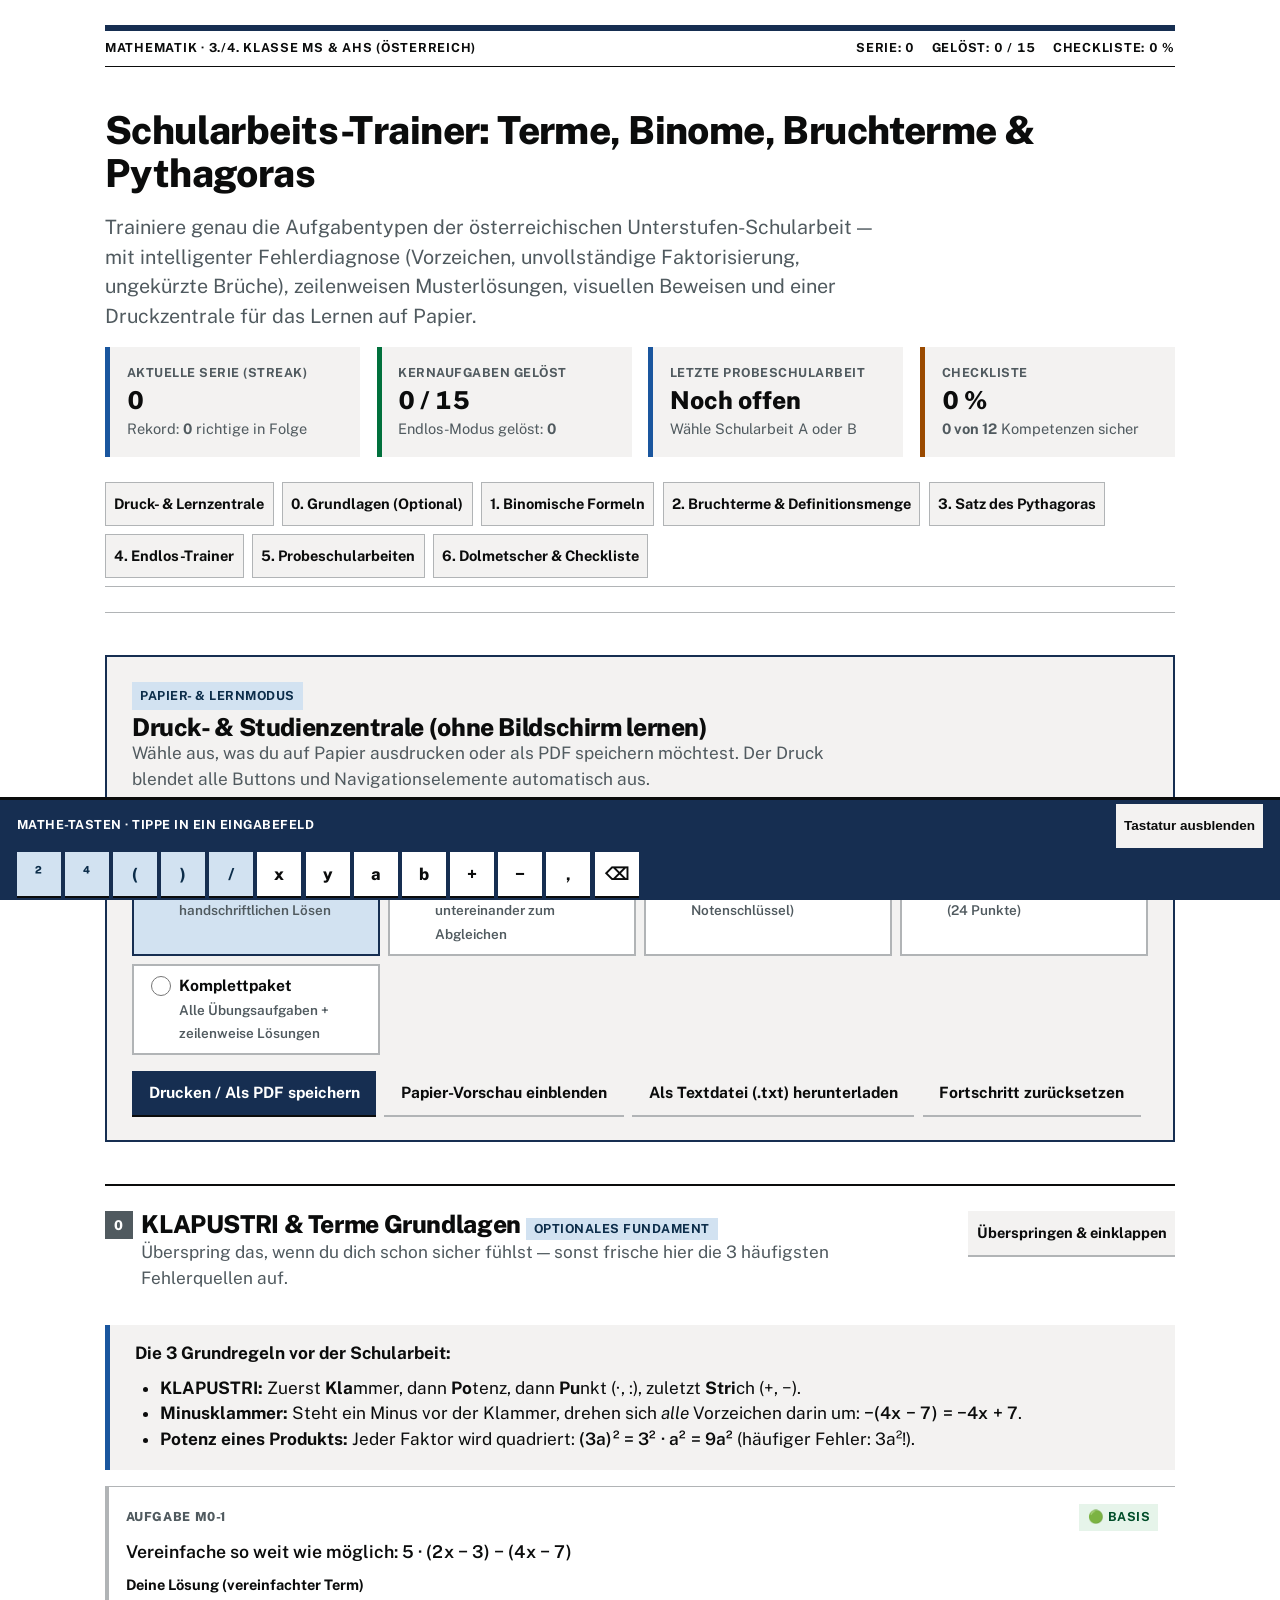
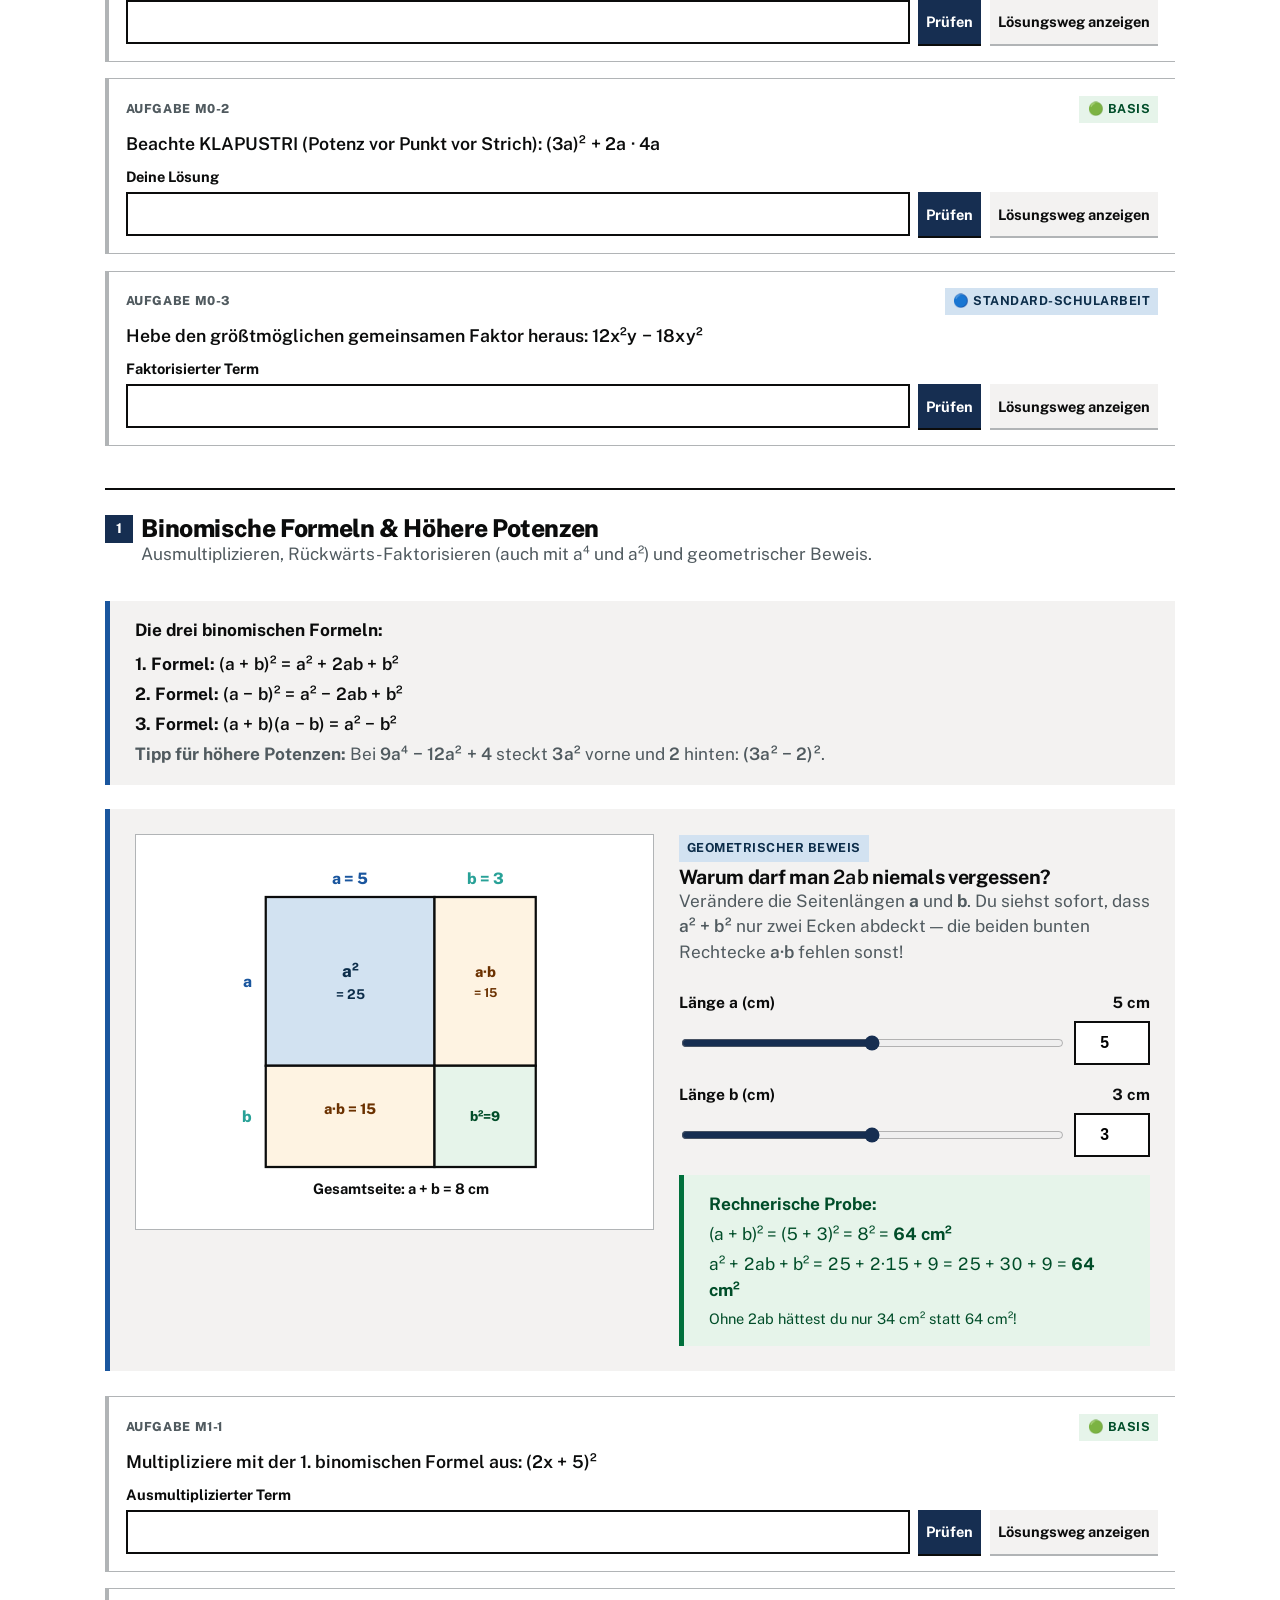
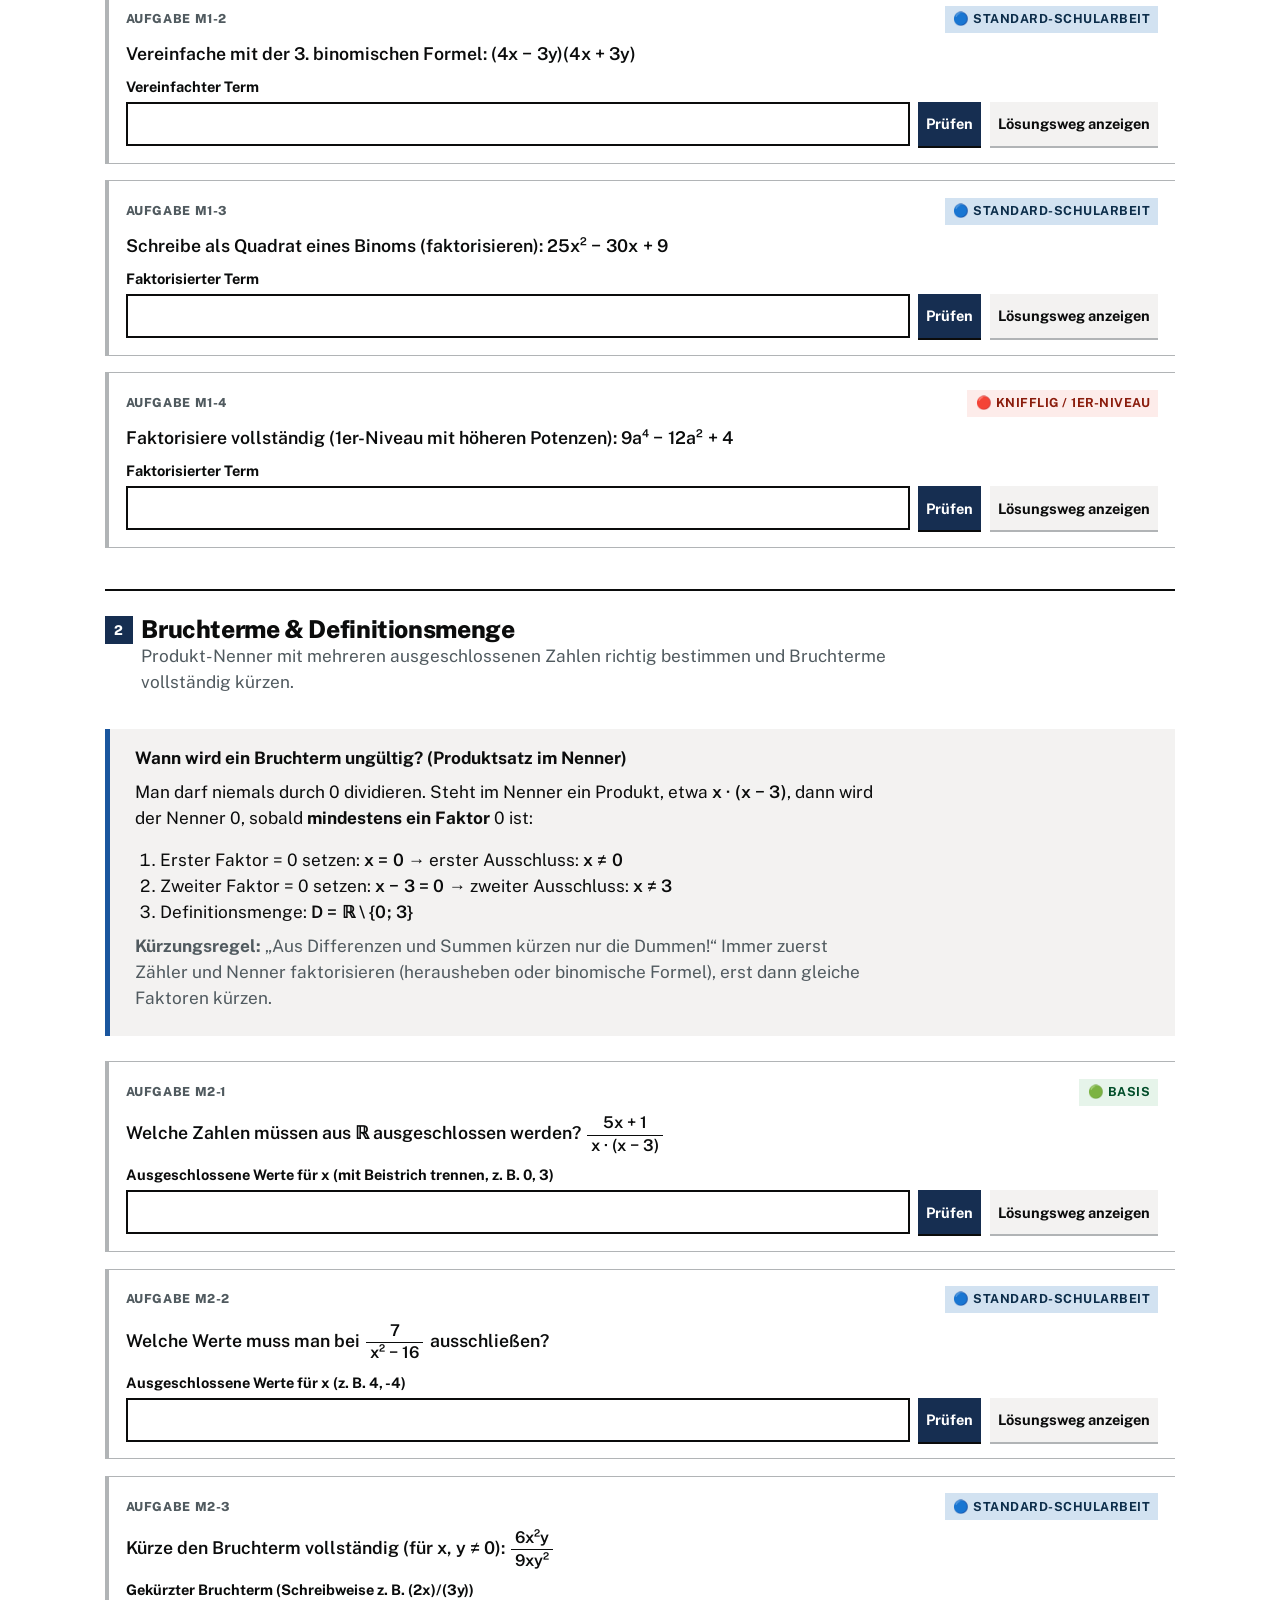
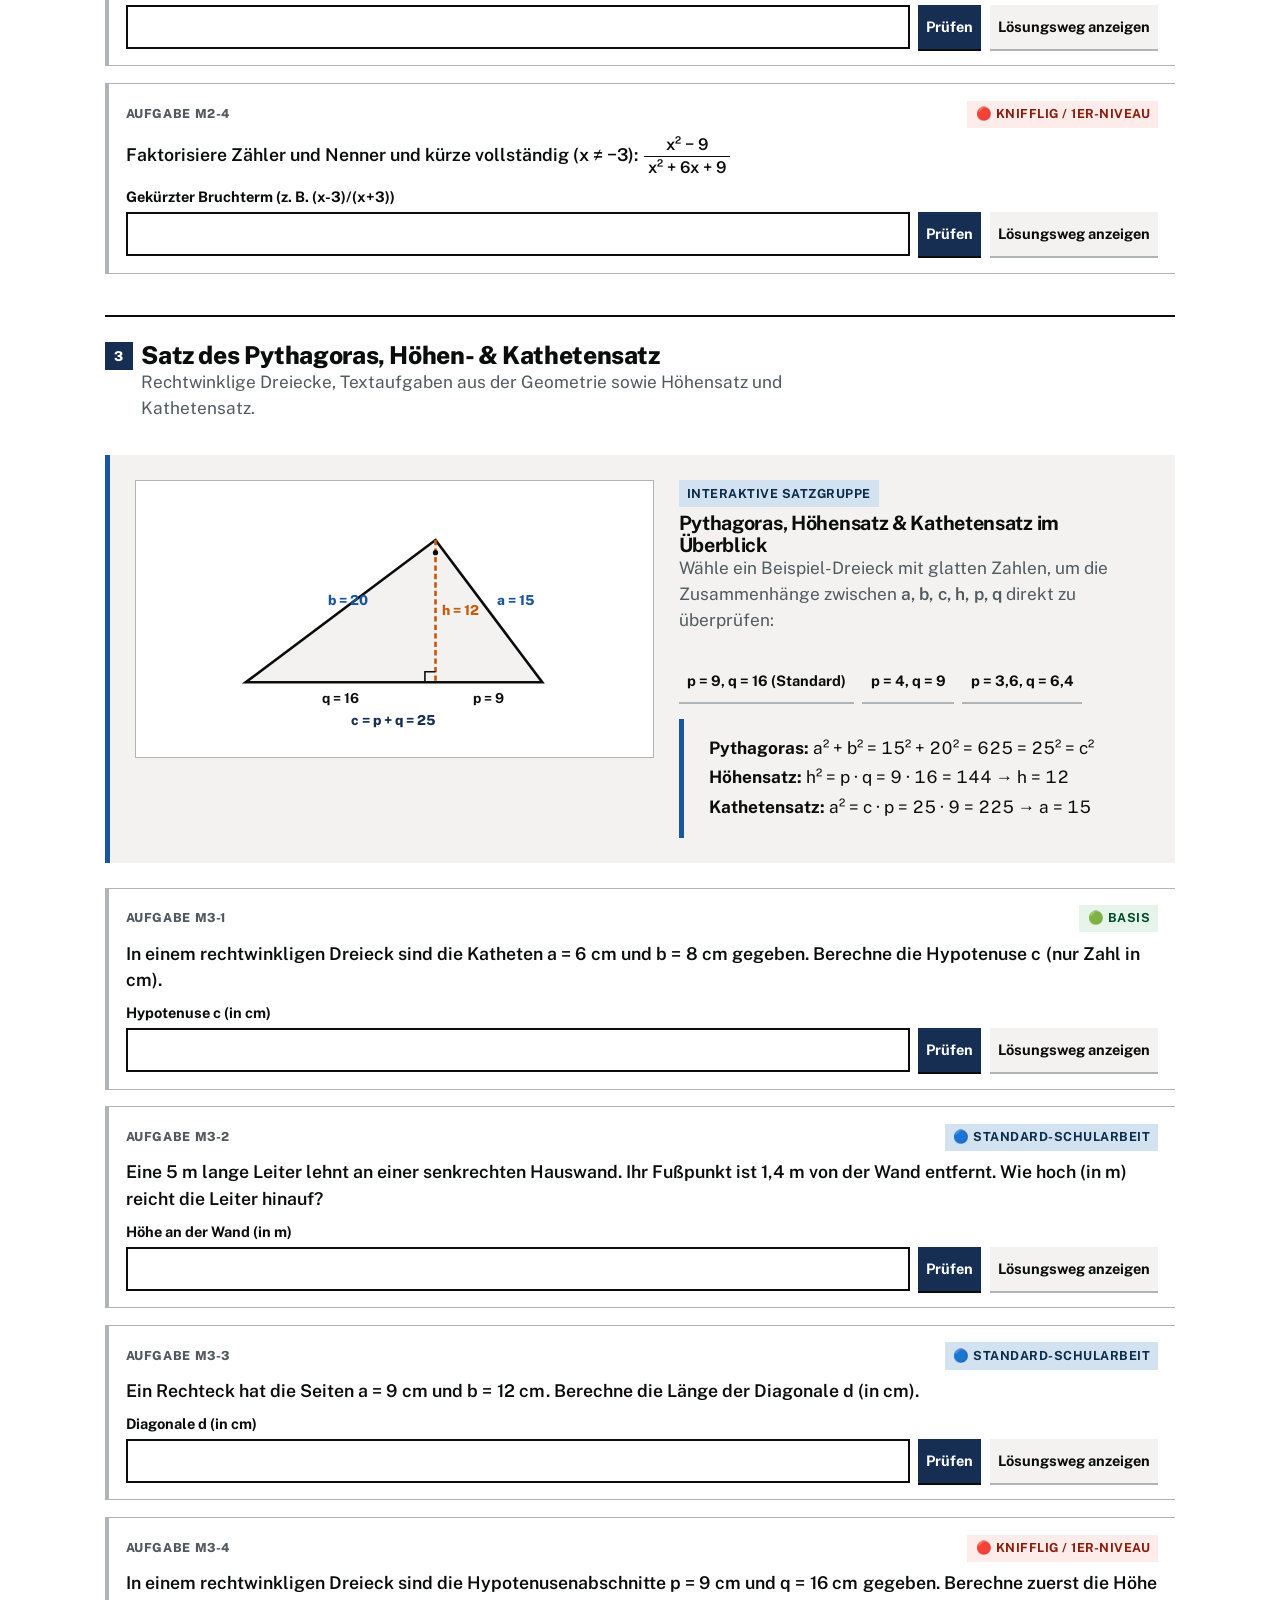
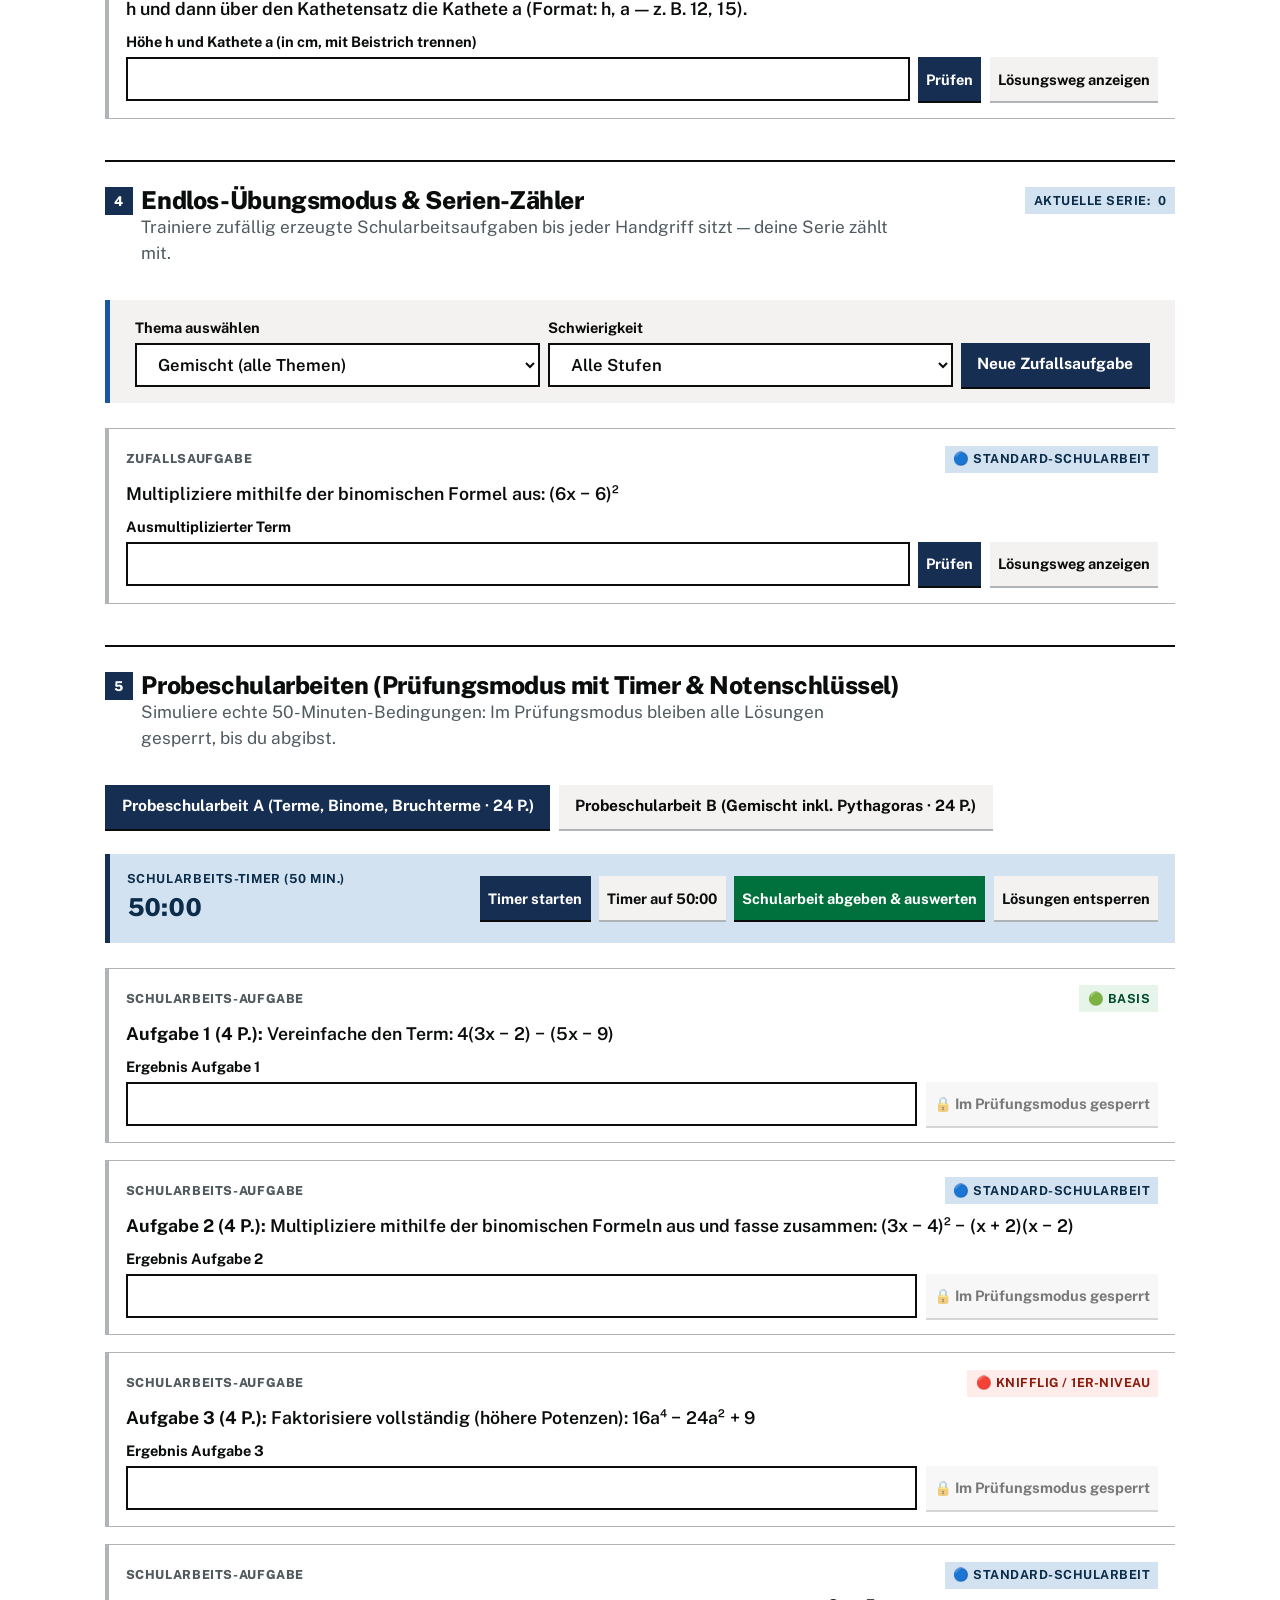
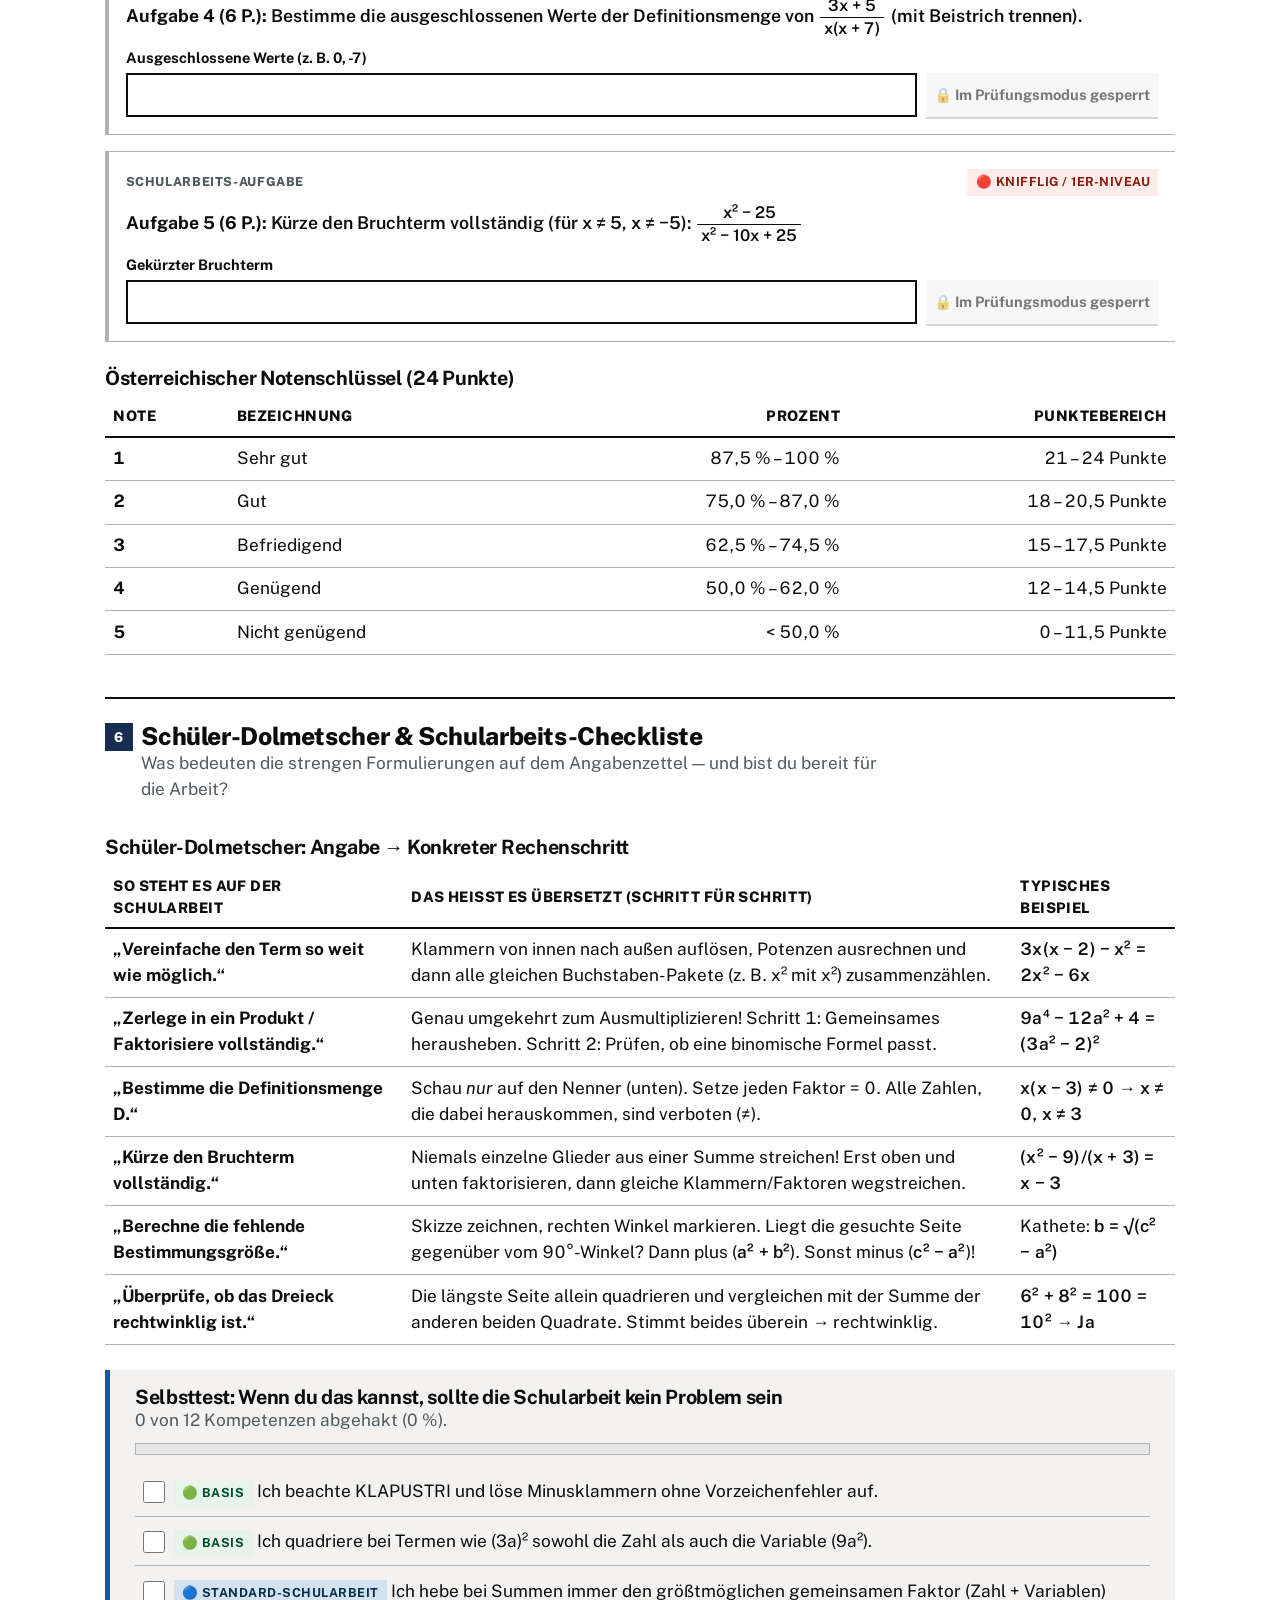
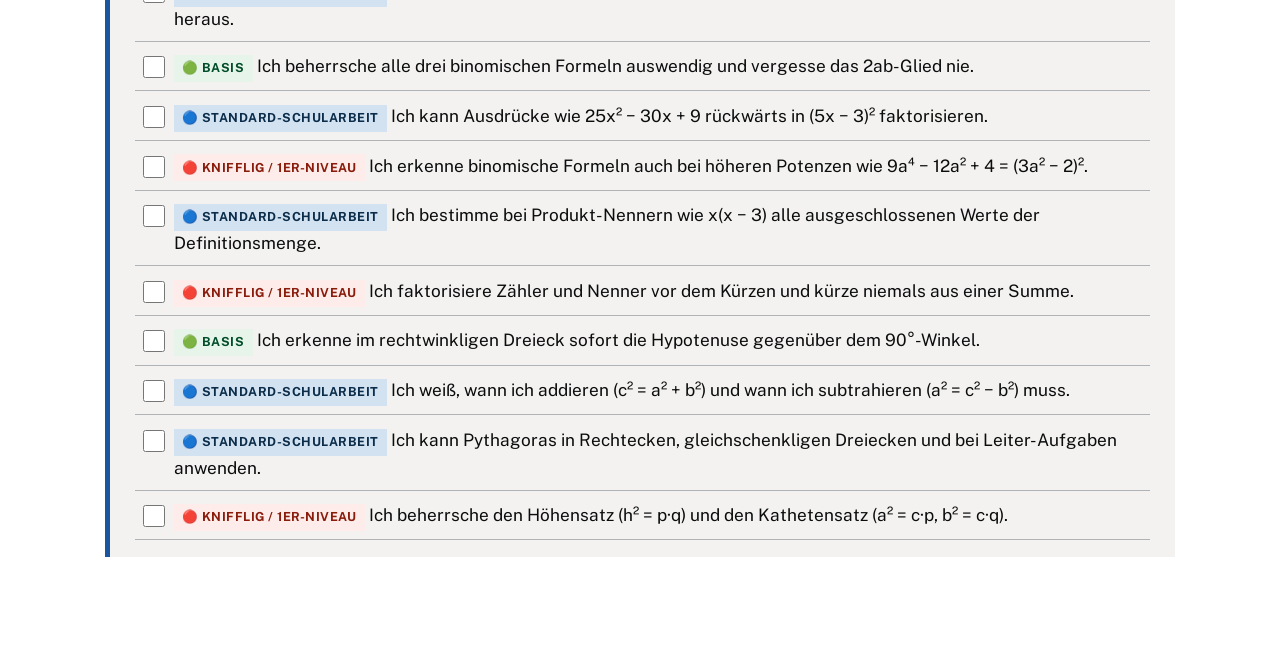
==== ahs/index.html @ b76a69d4 "prüfungssimulator" ====
<!DOCTYPE html>
<html lang="de">
<head>
  <meta charset="UTF-8">
  <meta name="viewport" content="width=device-width, initial-scale=1.0">
  <meta name="artifact-type" content="tool">
  <meta name="design-style" content="handbook">
  <title>Schularbeits-Trainer Mathematik · 3./4. Klasse MS &amp; AHS</title>
  <link href="https://fonts.googleapis.com/css2?family=Public+Sans:ital,wght@0,100..900;1,100..900&display=swap" rel="stylesheet">
  <style>
    :root {
      color-scheme: light;

      /* Page and surfaces (Handbook) */
      --background: #ffffff;
      --surface-container-low: #f3f2f1;
      --surface-container: #e8e7e5;
      --surface-container-high: #dbdad9;

      /* Ink */
      --on-surface: #0b0c0c;
      --on-surface-variant: #505a5f;

      /* Rules */
      --outline: #0b0c0c;
      --outline-variant: #b1b4b6;

      /* Accents */
      --primary: #162e51;
      --on-primary: #ffffff;
      --primary-container: #d2e2f1;
      --on-primary-container: #0c2d4a;
      --secondary: #4c2c92;
      --tertiary: #1a569e;
      --error: #d4351c;
      --on-error: #ffffff;

      /* Semantic */
      --positive: #00703c;
      --positive-container: #e6f4ea;
      --on-positive-container: #004d29;
      --warning: #9a4a00;
      --warning-container: #fef3e2;
      --on-warning-container: #6b3100;
      --error-container: #fdecea;
      --on-error-container: #8a1c0c;
      --focus: #ffdd00;

      /* Difficulty badges */
      --badge-basis-bg: #e6f4ea;
      --badge-basis-fg: #004d29;
      --badge-std-bg: #d2e2f1;
      --badge-std-fg: #0c2d4a;
      --badge-pro-bg: #fdecea;
      --badge-pro-fg: #8a1c0c;

      /* Data series */
      --data-1: #1a569e;
      --data-2: #c75a0a;
      --data-3: #28a197;
      --data-4: #4c2c92;
      --data-context: #b1b4b6;

      /* SVG fills (tinted surfaces for geometric proofs) */
      --svg-a2-fill: #d2e2f1;
      --svg-ab-fill: #fef3e2;
      --svg-b2-fill: #e6f4ea;
      --svg-tri-fill: #f3f2f1;

      /* Fonts */
      --font-headline: 'Public Sans', sans-serif;
      --font-body: 'Public Sans', sans-serif;
      --font-label: 'Public Sans', sans-serif;

      /* Shape */
      --rounded: 0;
      --rounded-lg: 0;
      --rounded-full: 0;

      /* Style effects */
      --top-index-rule: 6px solid var(--primary);
      --inset-rule: 5px solid var(--tertiary);
      --inset-rule-positive: 5px solid var(--positive);
      --inset-rule-warning: 5px solid var(--warning);
      --inset-rule-error: 5px solid var(--error);
      --button-ground: 0 2px 0 var(--on-surface);
      --button-ground-secondary: 0 2px 0 var(--outline-variant);
      --focus-yellow: #ffdd00;
      --focus-ring: 3px solid var(--focus-yellow);
      --focus-bar: inset 0 0 0 2px var(--on-surface);
      --focus-underline: 0 -2px var(--focus-yellow), 0 4px var(--on-surface);

      /* Type scale (Tool / Dashboard) */
      --display-size: clamp(1.75rem, 1.4rem + 1.2vw, 2.35rem);
      --headline-size: clamp(1.25rem, 1.1rem + 0.5vw, 1.55rem);
      --subhead-size: clamp(1.0625rem, 1rem + 0.25vw, 1.1875rem);
      --body-size: clamp(0.95rem, 0.92rem + 0.15vw, 1.05rem);
      --label-size: 0.75rem;

      /* Spacing scale */
      --space-xs: 0.25rem;
      --space-sm: 0.5rem;
      --space-md: 1rem;
      --space-lg: 1.5rem;
      --space-xl: 2.5rem;
      --space-2xl: 4rem;

      /* Motion */
      --ease-out: cubic-bezier(0.16, 1, 0.3, 1);
      --ease-in-out: cubic-bezier(0.65, 0, 0.35, 1);
      --dur-micro: 120ms;
      --dur-short: 220ms;
    }

    *, *::before, *::after { box-sizing: border-box; }
    html, body {
      overflow-x: clip;
      margin: 0;
      padding: 0;
      background: var(--background);
      color: var(--on-surface);
      font-family: var(--font-body);
      font-size: var(--body-size);
      line-height: 1.5;
    }
    header { position: static !important; }

    .page-grid {
      display: grid;
      gap: var(--space-xl);
      padding: var(--space-lg);
      padding-bottom: 6.5rem;
      max-width: 1120px;
      margin: 0 auto;
      overflow: hidden;
    }
    .page-grid * { min-width: 0; }

    /* Typography */
    h1, h2, h3, h4 {
      font-family: var(--font-headline);
      color: var(--on-surface);
      margin: 0;
      line-height: 1.12;
      letter-spacing: -0.015em;
    }
    h1 { font-size: var(--display-size); font-weight: 800; }
    h2 { font-size: var(--headline-size); font-weight: 800; }
    h3 { font-size: var(--subhead-size); font-weight: 700; }
    p { margin: 0 0 var(--space-sm) 0; max-width: 68ch; }
    .muted { color: var(--on-surface-variant); }
    .tabular { font-variant-numeric: tabular-nums; }

    /* Top Index Bar (Handbook Treatment 1) */
    .index-header {
      border-top: var(--top-index-rule);
      border-bottom: 1px solid var(--on-surface);
      padding: var(--space-sm) 0;
      display: flex;
      flex-wrap: wrap;
      justify-content: space-between;
      align-items: center;
      gap: var(--space-sm);
      font-family: var(--font-label);
      font-weight: 700;
      font-size: var(--label-size);
      text-transform: uppercase;
      letter-spacing: 0.06em;
    }
    .index-status {
      display: flex;
      flex-wrap: wrap;
      gap: var(--space-md);
      align-items: center;
      font-variant-numeric: tabular-nums;
    }
    .step-badge {
      display: inline-flex;
      align-items: center;
      justify-content: center;
      min-width: 28px;
      height: 28px;
      padding: 0 var(--space-xs);
      background: var(--primary);
      color: var(--on-primary);
      font-weight: 800;
      font-size: 0.8125rem;
      flex-shrink: 0;
    }
    .step-badge--optional {
      background: var(--on-surface-variant);
    }

    /* Hero header block */
    .hero-block {
      display: grid;
      gap: var(--space-md);
      border-bottom: 1px solid var(--outline-variant);
      padding-bottom: var(--space-lg);
    }
    .hero-lede {
      font-size: var(--subhead-size);
      color: var(--on-surface-variant);
      max-width: 65ch;
      margin: 0;
    }

    /* KPI Strip (Inset rule panels) */
    .kpi-grid {
      display: grid;
      grid-template-columns: repeat(auto-fit, minmax(min(210px, 100%), 1fr));
      gap: var(--space-md);
    }
    .kpi-panel {
      border-left: var(--inset-rule);
      background: var(--surface-container-low);
      padding: var(--space-md);
      display: grid;
      gap: var(--space-xs);
    }
    .kpi-panel--positive { border-left: var(--inset-rule-positive); }
    .kpi-panel--warning { border-left: var(--inset-rule-warning); }
    .kpi-label {
      font-size: var(--label-size);
      font-weight: 700;
      text-transform: uppercase;
      letter-spacing: 0.04em;
      color: var(--on-surface-variant);
    }
    .kpi-value {
      font-size: var(--headline-size);
      font-weight: 800;
      font-variant-numeric: tabular-nums;
      line-height: 1.1;
    }
    .kpi-sub {
      font-size: 0.875rem;
      color: var(--on-surface-variant);
    }

    /* Jump navigation */
    .jump-nav {
      display: flex;
      flex-wrap: wrap;
      gap: var(--space-sm);
      align-items: center;
      padding: var(--space-sm) 0;
      border-bottom: 1px solid var(--outline-variant);
    }
    .jump-link {
      display: inline-flex;
      align-items: center;
      gap: var(--space-xs);
      min-height: 44px;
      padding: var(--space-xs) var(--space-sm);
      background: var(--surface-container-low);
      color: var(--on-surface);
      text-decoration: none;
      font-weight: 700;
      font-size: 0.875rem;
      border: 1px solid var(--outline-variant);
      transition: background-color var(--dur-micro) var(--ease-out);
    }
    .jump-link:hover { background: var(--surface-container); }
    .jump-link:focus-visible {
      outline: var(--focus-ring);
      background: var(--focus-yellow);
      color: var(--on-surface);
      box-shadow: var(--focus-underline);
    }

    /* Buttons (Handbook Treatment 3) */
    .button {
      display: inline-flex;
      align-items: center;
      justify-content: center;
      gap: var(--space-xs);
      min-height: 44px;
      font: 700 0.9375rem/1.2 var(--font-label);
      background: var(--primary);
      color: var(--on-primary);
      border: 0;
      border-radius: var(--rounded);
      padding: var(--space-sm) var(--space-md);
      box-shadow: var(--button-ground);
      cursor: pointer;
      text-align: left;
      transition: transform var(--dur-micro) var(--ease-out), background-color var(--dur-micro) var(--ease-out);
    }
    .button:hover { background: var(--tertiary); }
    .button:active { transform: translateY(2px); box-shadow: none; }
    .button--secondary {
      background: var(--surface-container-low);
      color: var(--on-surface);
      box-shadow: var(--button-ground-secondary);
    }
    .button--secondary:hover { background: var(--surface-container); }
    .button--positive {
      background: var(--positive);
      color: var(--on-primary);
      box-shadow: var(--button-ground);
    }
    .button--positive:hover { background: var(--on-positive-container); }
    .button--danger {
      background: var(--error);
      color: var(--on-error);
      box-shadow: var(--button-ground);
    }
    .button--small {
      min-height: 44px;
      padding: var(--space-xs) var(--space-sm);
      font-size: 0.875rem;
    }
    .button:disabled {
      opacity: 0.55;
      cursor: not-allowed;
      transform: none;
    }
    .button:focus-visible,
    input:focus-visible,
    select:focus-visible,
    summary:focus-visible {
      outline: var(--focus-ring);
      outline-offset: 0;
      box-shadow: var(--focus-bar);
    }

    /* Callouts (Handbook Treatment 2) */
    .inset {
      border-left: var(--inset-rule);
      background: var(--surface-container-low);
      padding: var(--space-md) var(--space-lg);
      display: grid;
      gap: var(--space-xs);
    }
    .inset--warning {
      border-left: var(--inset-rule-warning);
      background: var(--warning-container);
      color: var(--on-warning-container);
    }
    .inset--positive {
      border-left: var(--inset-rule-positive);
      background: var(--positive-container);
      color: var(--on-positive-container);
    }

    /* Section framing */
    .module-section {
      display: grid;
      gap: var(--space-lg);
      padding-top: var(--space-lg);
      border-top: 2px solid var(--on-surface);
    }
    .section-head {
      display: flex;
      flex-wrap: wrap;
      justify-content: space-between;
      align-items: flex-start;
      gap: var(--space-md);
    }
    .section-title-group {
      display: flex;
      align-items: flex-start;
      gap: var(--space-sm);
    }

    /* Status & difficulty badges */
    .tag {
      display: inline-flex;
      align-items: center;
      gap: var(--space-xs);
      padding: var(--space-xs) var(--space-sm);
      font-size: var(--label-size);
      font-weight: 700;
      text-transform: uppercase;
      letter-spacing: 0.04em;
      border-radius: var(--rounded-full);
      white-space: nowrap;
    }
    .tag--info { background: var(--primary-container); color: var(--on-primary-container); }
    .tag--basis { background: var(--badge-basis-bg); color: var(--badge-basis-fg); }
    .tag--standard { background: var(--badge-std-bg); color: var(--badge-std-fg); }
    .tag--knifflig { background: var(--badge-pro-bg); color: var(--badge-pro-fg); }

    /* Print & Study Dashboard */
    .print-dashboard {
      border: 2px solid var(--primary);
      background: var(--surface-container-low);
      padding: var(--space-lg);
      display: grid;
      gap: var(--space-md);
    }
    .print-options-grid {
      display: grid;
      grid-template-columns: repeat(auto-fit, minmax(min(220px, 100%), 1fr));
      gap: var(--space-sm);
    }
    .print-option-label {
      display: flex;
      align-items: flex-start;
      gap: var(--space-sm);
      padding: var(--space-sm) var(--space-md);
      background: var(--background);
      border: 2px solid var(--outline-variant);
      cursor: pointer;
      min-height: 44px;
      font-weight: 600;
      font-size: 0.9375rem;
    }
    .print-option-label input[type="radio"] {
      width: 20px;
      height: 20px;
      margin: 2px 0 0 0;
      accent-color: var(--primary);
      flex-shrink: 0;
    }
    .print-option-label.is-selected {
      border-color: var(--primary);
      background: var(--primary-container);
      color: var(--on-primary-container);
    }
    .btn-row {
      display: flex;
      flex-wrap: wrap;
      gap: var(--space-sm);
      align-items: center;
    }
    .paper-preview-box {
      border: 2px solid var(--on-surface);
      background: var(--background);
      padding: var(--space-xl);
      display: grid;
      gap: var(--space-lg);
    }
    .paper-preview-box.is-hidden { display: none; }

    /* Math Typography */
    .math {
      font-family: var(--font-body);
      font-weight: 600;
      letter-spacing: 0.01em;
    }
    .frac {
      display: inline-flex;
      flex-direction: column;
      vertical-align: middle;
      text-align: center;
      font-size: 0.92em;
      line-height: 1.15;
      margin: 0 0.15em;
    }
    .frac > span:first-child {
      border-bottom: 1.5px solid var(--on-surface);
      padding: 0 0.25em 0.1em 0.25em;
    }
    .frac > span:last-child {
      padding: 0.1em 0.25em 0 0.25em;
    }

    /* Exercise Cards (Clean ruled layout, Handbook style) */
    .exercise-list {
      display: grid;
      gap: var(--space-md);
    }
    .exercise-item {
      border-top: 1px solid var(--outline-variant);
      border-bottom: 1px solid var(--outline-variant);
      border-left: 4px solid var(--outline-variant);
      padding: var(--space-md);
      background: var(--background);
      display: grid;
      gap: var(--space-sm);
    }
    .exercise-item.is-solved {
      border-left-color: var(--positive);
    }
    .exercise-header {
      display: flex;
      flex-wrap: wrap;
      justify-content: space-between;
      align-items: center;
      gap: var(--space-sm);
    }
    .exercise-id {
      font-size: var(--label-size);
      font-weight: 800;
      text-transform: uppercase;
      letter-spacing: 0.05em;
      color: var(--on-surface-variant);
    }
    .exercise-prompt {
      font-size: 1.0625rem;
      font-weight: 600;
    }

    /* Inputs & labels (always visible above input) */
    .input-row {
      display: flex;
      flex-wrap: wrap;
      gap: var(--space-sm);
      align-items: flex-end;
    }
    .field-group {
      display: grid;
      gap: var(--space-xs);
      flex: 1 1 260px;
    }
    .field-group label {
      font-weight: 700;
      font-size: 0.875rem;
      color: var(--on-surface);
    }
    .field-hint {
      font-size: 0.8125rem;
      color: var(--on-surface-variant);
    }
    .math-input, .select-input {
      width: 100%;
      min-height: 44px;
      padding: var(--space-sm) var(--space-md);
      border: 2px solid var(--outline);
      border-radius: var(--rounded);
      background: var(--background);
      color: var(--on-surface);
      font-family: var(--font-body);
      font-size: 1rem;
      font-weight: 600;
    }
    .select-input {
      padding-right: var(--space-xl);
    }
    .math-input.is-active-target {
      box-shadow: 0 0 0 2px var(--tertiary);
    }

    /* Feedback messages */
    .feedback-box {
      padding: var(--space-sm) var(--space-md);
      font-size: 0.9375rem;
      font-weight: 600;
      display: none;
    }
    .feedback-box.is-visible { display: block; }
    .feedback-box--ok {
      border-left: var(--inset-rule-positive);
      background: var(--positive-container);
      color: var(--on-positive-container);
    }
    .feedback-box--warn {
      border-left: var(--inset-rule-warning);
      background: var(--warning-container);
      color: var(--on-warning-container);
    }
    .feedback-box--err {
      border-left: var(--inset-rule-error);
      background: var(--error-container);
      color: var(--on-error-container);
    }

    /* Line-by-line solution drawer */
    .solution-panel {
      border-left: var(--inset-rule);
      background: var(--surface-container-low);
      padding: var(--space-sm) var(--space-md);
      display: none;
    }
    .solution-panel.is-visible { display: grid; gap: var(--space-xs); }
    .solution-step-list {
      margin: 0;
      padding-left: var(--space-lg);
      display: grid;
      gap: var(--space-xs);
      font-variant-numeric: tabular-nums;
    }
    .solution-line {
      font-family: var(--font-body);
      font-size: 0.95rem;
      padding: var(--space-xs) 0;
      border-bottom: 1px solid var(--outline-variant);
    }
    .solution-line:last-child { border-bottom: none; font-weight: 700; }

    /* Interactive Geometry Visuals (SVG) */
    .visual-explorer {
      display: grid;
      grid-template-columns: minmax(0, 1.1fr) minmax(0, 1fr);
      gap: var(--space-lg);
      align-items: start;
      background: var(--surface-container-low);
      border-left: var(--inset-rule);
      padding: var(--space-lg);
    }
    .svg-frame {
      background: var(--background);
      border: 1px solid var(--outline-variant);
      padding: var(--space-md);
      display: flex;
      justify-content: center;
      align-items: center;
    }
    .svg-frame svg {
      width: 100%;
      max-width: 360px;
      height: auto;
      display: block;
    }
    .controls-stack {
      display: grid;
      gap: var(--space-md);
    }
    .slider-group {
      display: grid;
      gap: var(--space-xs);
    }
    .slider-header {
      display: flex;
      justify-content: space-between;
      align-items: center;
      font-weight: 700;
      font-size: 0.9375rem;
    }
    .slider-pair {
      display: flex;
      gap: var(--space-sm);
      align-items: center;
    }
    .slider-pair input[type="range"] {
      flex: 1;
      accent-color: var(--primary);
      min-height: 44px;
    }
    .slider-num {
      width: 76px;
      min-height: 44px;
      padding: var(--space-xs) var(--space-sm);
      border: 2px solid var(--outline);
      font-weight: 700;
      font-size: 0.95rem;
      text-align: center;
    }

    /* Tables (Handbook style: no vertical rules, hairline horizontal) */
    .data-table {
      width: 100%;
      border-collapse: collapse;
      font-variant-numeric: tabular-nums;
    }
    .data-table th {
      text-align: left;
      padding: var(--space-sm);
      border-bottom: 2px solid var(--on-surface);
      font-weight: 800;
      font-size: 0.875rem;
      text-transform: uppercase;
      letter-spacing: 0.03em;
    }
    .data-table td {
      padding: var(--space-sm);
      border-bottom: 1px solid var(--outline-variant);
      vertical-align: top;
    }
    .data-table td.num, .data-table th.num {
      text-align: right;
      white-space: nowrap;
    }

    /* Exam Mode Bar & Timer */
    .exam-bar {
      display: flex;
      flex-wrap: wrap;
      justify-content: space-between;
      align-items: center;
      gap: var(--space-md);
      background: var(--primary-container);
      color: var(--on-primary-container);
      padding: var(--space-md);
      border-left: 5px solid var(--primary);
    }
    .timer-readout {
      font-size: var(--headline-size);
      font-weight: 800;
      font-variant-numeric: tabular-nums;
    }
    .timer-readout.is-urgent { color: var(--error); }

    /* Checklist */
    .checklist-grid {
      display: grid;
      gap: var(--space-xs);
    }
    .check-row {
      display: flex;
      align-items: flex-start;
      gap: var(--space-sm);
      padding: var(--space-sm);
      border-bottom: 1px solid var(--outline-variant);
      cursor: pointer;
      min-height: 44px;
    }
    .check-row:hover { background: var(--surface-container-low); }
    .check-row input[type="checkbox"] {
      width: 22px;
      height: 22px;
      margin: 2px 0 0 0;
      accent-color: var(--primary);
      flex-shrink: 0;
    }
    .progress-track {
      height: 12px;
      background: var(--surface-container);
      border: 1px solid var(--outline-variant);
      width: 100%;
    }
    .progress-fill {
      height: 100%;
      background: var(--positive);
      width: 0%;
      transition: width var(--dur-short) var(--ease-out);
    }

    /* Sticky Phone-Friendly Math Keyboard */
    .math-keyboard-dock {
      position: fixed;
      bottom: 0;
      left: 0;
      right: 0;
      background: var(--primary);
      color: var(--on-primary);
      border-top: 3px solid var(--on-surface);
      padding: var(--space-xs) var(--space-md);
      z-index: 40;
      display: grid;
      gap: var(--space-xs);
    }
    .math-keyboard-top {
      display: flex;
      justify-content: space-between;
      align-items: center;
      gap: var(--space-sm);
      font-size: var(--label-size);
      font-weight: 700;
      letter-spacing: 0.04em;
      text-transform: uppercase;
    }
    .math-keyboard-keys {
      display: flex;
      flex-wrap: wrap;
      gap: var(--space-xs);
      align-items: center;
    }
    .math-keyboard-dock.is-collapsed .math-keyboard-keys {
      display: none;
    }
    .key-btn {
      min-width: 44px;
      min-height: 44px;
      padding: 0 var(--space-sm);
      background: var(--background);
      color: var(--on-surface);
      border: 0;
      box-shadow: var(--button-ground);
      font-family: var(--font-body);
      font-size: 1rem;
      font-weight: 800;
      cursor: pointer;
    }
    .key-btn:active { transform: translateY(2px); box-shadow: none; }
    .key-btn--accent {
      background: var(--primary-container);
      color: var(--on-primary-container);
    }
    .key-btn--toggle {
      min-height: 44px;
      padding: var(--space-xs) var(--space-sm);
      background: var(--surface-container-low);
      color: var(--on-surface);
      border: 0;
      font-weight: 700;
      font-size: 0.8125rem;
      cursor: pointer;
    }

    /* Collapsible Optional Module 0 */
    .module-body.is-collapsed { display: none; }

    /* Print sheet specific layout */
    .print-only-sheet { display: none; }
    .print-sheet-item {
      padding: var(--space-sm) 0;
      border-bottom: 1px solid var(--outline-variant);
      break-inside: avoid;
    }
    .print-work-space {
      height: 3.5rem;
      border-bottom: 1px dashed var(--outline-variant);
      margin-top: var(--space-xs);
    }

    @media (max-width: 780px) {
      .visual-explorer {
        grid-template-columns: 1fr;
      }
    }
    @media (max-width: 640px) {
      .page-grid { padding: var(--space-md); padding-bottom: 8.5rem; }
      .input-row { flex-direction: column; align-items: stretch; }
      .btn-row { flex-direction: column; align-items: stretch; }
      .btn-row .button { width: 100%; justify-content: center; }
    }

    @media print {
      body {
        background: var(--background);
        color: var(--on-surface);
        font-size: 11pt;
      }
      .no-print,
      .math-keyboard-dock,
      .jump-nav,
      .print-dashboard,
      .kpi-grid,
      .module-section,
      .hero-block {
        display: none !important;
      }
      .page-grid {
        max-width: 100%;
        padding: 0;
        margin: 0;
      }
      .print-only-sheet {
        display: block !important;
      }
      .paper-preview-box {
        border: none;
        padding: 0;
      }
    }

    @media (prefers-reduced-motion: reduce) {
      *, *::before, *::after {
        animation-duration: 0.01ms !important;
        transition-duration: 0.01ms !important;
        scroll-behavior: auto !important;
      }
    }
  </style>
</head>
<body>
  <div class="page-grid">

    <!-- TOP INDEX RULE -->
    <header class="index-header no-print">
      <span>Mathematik · 3./4. Klasse MS &amp; AHS (Österreich)</span>
      <div class="index-status">
        <span>Serie: <strong id="hdr-streak">0</strong></span>
        <span>Gelöst: <strong id="hdr-solved">0 / 15</strong></span>
        <span>Checkliste: <strong id="hdr-check">0 %</strong></span>
      </div>
    </header>

    <!-- HERO BLOCK -->
    <section class="hero-block no-print">
      <h1>Schularbeits-Trainer: Terme, Binome, Bruchterme &amp; Pythagoras</h1>
      <p class="hero-lede">
        Trainiere genau die Aufgabentypen der österreichischen Unterstufen-Schularbeit — mit intelligenter Fehlerdiagnose (Vorzeichen, unvollständige Faktorisierung, ungekürzte Brüche), zeilenweisen Musterlösungen, visuellen Beweisen und einer Druckzentrale für das Lernen auf Papier.
      </p>

      <!-- KPI STRIP -->
      <div class="kpi-grid">
        <div class="kpi-panel">
          <span class="kpi-label">Aktuelle Serie (Streak)</span>
          <span class="kpi-value" id="kpi-streak">0</span>
          <span class="kpi-sub">Rekord: <strong id="kpi-best-streak">0</strong> richtige in Folge</span>
        </div>
        <div class="kpi-panel kpi-panel--positive">
          <span class="kpi-label">Kernaufgaben gelöst</span>
          <span class="kpi-value" id="kpi-solved">0 / 15</span>
          <span class="kpi-sub">Endlos-Modus gelöst: <strong id="kpi-endless">0</strong></span>
        </div>
        <div class="kpi-panel">
          <span class="kpi-label">Letzte Probeschularbeit</span>
          <span class="kpi-value" id="kpi-exam-grade">Noch offen</span>
          <span class="kpi-sub" id="kpi-exam-points">Wähle Schularbeit A oder B</span>
        </div>
        <div class="kpi-panel kpi-panel--warning">
          <span class="kpi-label">Checkliste</span>
          <span class="kpi-value" id="kpi-check-pct">0 %</span>
          <span class="kpi-sub"><strong id="kpi-check-count">0 von 12</strong> Kompetenzen sicher</span>
        </div>
      </div>

      <!-- NAVIGATION -->
      <nav class="jump-nav" aria-label="Themenbereiche">
        <a class="jump-link" href="#druck-zentrale">Druck- &amp; Lernzentrale</a>
        <a class="jump-link" href="#modul-0">0. Grundlagen (Optional)</a>
        <a class="jump-link" href="#modul-1">1. Binomische Formeln</a>
        <a class="jump-link" href="#modul-2">2. Bruchterme &amp; Definitionsmenge</a>
        <a class="jump-link" href="#modul-3">3. Satz des Pythagoras</a>
        <a class="jump-link" href="#modul-4">4. Endlos-Trainer</a>
        <a class="jump-link" href="#modul-5">5. Probeschularbeiten</a>
        <a class="jump-link" href="#modul-6">6. Dolmetscher &amp; Checkliste</a>
      </nav>
    </section>

    <!-- PRINT & STUDY DASHBOARD -->
    <section id="druck-zentrale" class="print-dashboard no-print" aria-labelledby="print-title">
      <div class="section-head">
        <div>
          <span class="tag tag--info">Papier- &amp; Lernmodus</span>
          <h2 id="print-title" style="margin-top: var(--space-xs);">Druck- &amp; Studienzentrale (ohne Bildschirm lernen)</h2>
          <p class="muted">Wähle aus, was du auf Papier ausdrucken oder als PDF speichern möchtest. Der Druck blendet alle Buttons und Navigationselemente automatisch aus.</p>
        </div>
      </div>

      <div class="print-options-grid" role="radiogroup" aria-label="Druckumfang wählen">
        <label class="print-option-label is-selected" id="lbl-print-exercises">
          <input type="radio" name="printMode" value="exercises" checked onchange="setPrintMode('exercises')">
          <span><strong>Übungsblatt (Aufgaben)</strong><br><span class="field-hint">Alle 15 Kernaufgaben mit Rechenzeilen zum handschriftlichen Lösen</span></span>
        </label>
        <label class="print-option-label" id="lbl-print-solutions">
          <input type="radio" name="printMode" value="solutions" onchange="setPrintMode('solutions')">
          <span><strong>Musterlösungen (zeilenweise)</strong><br><span class="field-hint">Jeder Rechenschritt sauber untereinander zum Abgleichen</span></span>
        </label>
        <label class="print-option-label" id="lbl-print-examA">
          <input type="radio" name="printMode" value="examA" onchange="setPrintMode('examA')">
          <span><strong>Probeschularbeit A</strong><br><span class="field-hint">Fokus Terme, Binome &amp; Bruchterme (24 Punkte + Notenschlüssel)</span></span>
        </label>
        <label class="print-option-label" id="lbl-print-examB">
          <input type="radio" name="printMode" value="examB" onchange="setPrintMode('examB')">
          <span><strong>Probeschularbeit B</strong><br><span class="field-hint">Gemischte 4.-Klasse-Schularbeit inkl. Pythagoras (24 Punkte)</span></span>
        </label>
        <label class="print-option-label" id="lbl-print-bundle">
          <input type="radio" name="printMode" value="bundle" onchange="setPrintMode('bundle')">
          <span><strong>Komplettpaket</strong><br><span class="field-hint">Alle Übungsaufgaben + zeilenweise Lösungen</span></span>
        </label>
      </div>

      <div class="btn-row">
        <button type="button" class="button" onclick="triggerPaperPrint()">Drucken / Als PDF speichern</button>
        <button type="button" class="button button--secondary" id="btn-toggle-paper" onclick="togglePaperPreview()">Papier-Vorschau einblenden</button>
        <button type="button" class="button button--secondary" onclick="downloadPaperTxt()">Als Textdatei (.txt) herunterladen</button>
        <button type="button" class="button button--secondary" id="btn-reset-all" onclick="handleResetProgress(this)">Fortschritt zurücksetzen</button>
      </div>

      <div id="paper-preview-box" class="paper-preview-box is-hidden" aria-live="polite"></div>
    </section>

    <!-- DEDICATED PRINT OUTPUT TARGET -->
    <div id="print-only-sheet" class="print-only-sheet" aria-hidden="true"></div>

    <!-- MODUL 0: OPTIONAL FOUNDATION -->
    <section id="modul-0" class="module-section no-print">
      <div class="section-head">
        <div class="section-title-group">
          <span class="step-badge step-badge--optional">0</span>
          <div>
            <h2>KLAPUSTRI &amp; Terme Grundlagen <span class="tag tag--info">Optionales Fundament</span></h2>
            <p class="muted">Überspring das, wenn du dich schon sicher fühlst — sonst frische hier die 3 häufigsten Fehlerquellen auf.</p>
          </div>
        </div>
        <button type="button" class="button button--secondary button--small" id="btn-toggle-mod0" onclick="toggleModule0()">Überspringen &amp; einklappen</button>
      </div>

      <div id="mod0-body" class="module-body" style="display: grid; gap: var(--space-md);">
        <div class="inset">
          <strong>Die 3 Grundregeln vor der Schularbeit:</strong>
          <ul style="margin: var(--space-xs) 0 0 0; padding-left: var(--space-lg);">
            <li><strong>KLAPUSTRI:</strong> Zuerst <strong>Kla</strong>mmer, dann <strong>Po</strong>tenz, dann <strong>Pu</strong>nkt (·, :), zuletzt <strong>Stri</strong>ch (+, −).</li>
            <li><strong>Minusklammer:</strong> Steht ein Minus vor der Klammer, drehen sich <em>alle</em> Vorzeichen darin um: <span class="math">−(4x − 7) = −4x + 7</span>.</li>
            <li><strong>Potenz eines Produkts:</strong> Jeder Faktor wird quadriert: <span class="math">(3a)² = 3² · a² = 9a²</span> (häufiger Fehler: 3a²!).</li>
          </ul>
        </div>
        <div class="exercise-list" id="exercises-mod0"></div>
      </div>
    </section>

    <!-- MODUL 1: BINOMISCHE FORMELN -->
    <section id="modul-1" class="module-section no-print">
      <div class="section-head">
        <div class="section-title-group">
          <span class="step-badge">1</span>
          <div>
            <h2>Binomische Formeln &amp; Höhere Potenzen</h2>
            <p class="muted">Ausmultiplizieren, Rückwärts-Faktorisieren (auch mit a⁴ und a²) und geometrischer Beweis.</p>
          </div>
        </div>
      </div>

      <div class="inset">
        <strong>Die drei binomischen Formeln:</strong>
        <div style="display: grid; gap: var(--space-xs); margin-top: var(--space-xs);">
          <div><strong>1. Formel:</strong> <span class="math">(a + b)² = a² + 2ab + b²</span></div>
          <div><strong>2. Formel:</strong> <span class="math">(a − b)² = a² − 2ab + b²</span></div>
          <div><strong>3. Formel:</strong> <span class="math">(a + b)(a − b) = a² − b²</span></div>
          <div class="muted"><strong>Tipp für höhere Potenzen:</strong> Bei <span class="math">9a⁴ − 12a² + 4</span> steckt <span class="math">3a²</span> vorne und <span class="math">2</span> hinten: <span class="math">(3a² − 2)²</span>.</div>
        </div>
      </div>

      <!-- INTERACTIVE SVG GEOMETRIC PROOF -->
      <div class="visual-explorer" aria-label="Geometrischer Beweis der 1. binomischen Formel">
        <div class="svg-frame">
          <svg id="binom-svg" viewBox="0 0 320 320" role="img" aria-label="Quadrat der Seitenlänge a plus b, unterteilt in a Quadrat, b Quadrat und zwei Rechtecke a mal b">
            <!-- Rendered dynamically by JS -->
          </svg>
        </div>
        <div class="controls-stack">
          <div>
            <span class="tag tag--info">Geometrischer Beweis</span>
            <h3 style="margin-top: var(--space-xs);">Warum darf man <span class="math">2ab</span> niemals vergessen?</h3>
            <p class="muted">Verändere die Seitenlängen <strong>a</strong> und <strong>b</strong>. Du siehst sofort, dass <span class="math">a² + b²</span> nur zwei Ecken abdeckt — die beiden bunten Rechtecke <span class="math">a·b</span> fehlen sonst!</p>
          </div>

          <div class="slider-group">
            <div class="slider-header">
              <label for="slider-a">Länge a (cm)</label>
              <span id="readout-a" class="tabular">5 cm</span>
            </div>
            <div class="slider-pair">
              <input type="range" id="slider-a" min="2" max="8" step="1" value="5" oninput="syncBinomAFromSlider(this.value)">
              <input type="number" id="input-a" class="slider-num" min="2" max="8" step="1" value="5" aria-label="Länge a numerisch" oninput="syncBinomAFromNumber(this.value)">
            </div>
          </div>

          <div class="slider-group">
            <div class="slider-header">
              <label for="slider-b">Länge b (cm)</label>
              <span id="readout-b" class="tabular">3 cm</span>
            </div>
            <div class="slider-pair">
              <input type="range" id="slider-b" min="1" max="5" step="1" value="3" oninput="syncBinomBFromSlider(this.value)">
              <input type="number" id="input-b" class="slider-num" min="1" max="5" step="1" value="3" aria-label="Länge b numerisch" oninput="syncBinomBFromNumber(this.value)">
            </div>
          </div>

          <div class="inset inset--positive" id="binom-proof-readout">
            <!-- Updated live -->
          </div>
        </div>
      </div>

      <div class="exercise-list" id="exercises-mod1"></div>
    </section>

    <!-- MODUL 2: BRUCHTERME & DEFINITIONSMENGE -->
    <section id="modul-2" class="module-section no-print">
      <div class="section-head">
        <div class="section-title-group">
          <span class="step-badge">2</span>
          <div>
            <h2>Bruchterme &amp; Definitionsmenge</h2>
            <p class="muted">Produkt-Nenner mit mehreren ausgeschlossenen Zahlen richtig bestimmen und Bruchterme vollständig kürzen.</p>
          </div>
        </div>
      </div>

      <div class="inset">
        <strong>Wann wird ein Bruchterm ungültig? (Produktsatz im Nenner)</strong>
        <p style="margin-top: var(--space-xs);">Man darf niemals durch 0 dividieren. Steht im Nenner ein Produkt, etwa <span class="math">x · (x − 3)</span>, dann wird der Nenner 0, sobald <strong>mindestens ein Faktor</strong> 0 ist:</p>
        <ol style="margin: var(--space-xs) 0 0 0; padding-left: var(--space-lg);">
          <li>Erster Faktor = 0 setzen: <span class="math">x = 0</span> → erster Ausschluss: <span class="math">x ≠ 0</span></li>
          <li>Zweiter Faktor = 0 setzen: <span class="math">x − 3 = 0</span> → zweiter Ausschluss: <span class="math">x ≠ 3</span></li>
          <li>Definitionsmenge: <span class="math">D = ℝ \ {0; 3}</span></li>
        </ol>
        <p class="muted" style="margin-top: var(--space-xs);"><strong>Kürzungsregel:</strong> „Aus Differenzen und Summen kürzen nur die Dummen!“ Immer zuerst Zähler und Nenner faktorisieren (herausheben oder binomische Formel), erst dann gleiche Faktoren kürzen.</p>
      </div>

      <div class="exercise-list" id="exercises-mod2"></div>
    </section>

    <!-- MODUL 3: SATZ DES PYTHAGORAS -->
    <section id="modul-3" class="module-section no-print">
      <div class="section-head">
        <div class="section-title-group">
          <span class="step-badge">3</span>
          <div>
            <h2>Satz des Pythagoras, Höhen- &amp; Kathetensatz</h2>
            <p class="muted">Rechtwinklige Dreiecke, Textaufgaben aus der Geometrie sowie Höhensatz und Kathetensatz.</p>
          </div>
        </div>
      </div>

      <!-- INTERACTIVE SVG PYTHAGORAS EXPLORER -->
      <div class="visual-explorer" aria-label="Interaktives rechtwinkliges Dreieck mit Höhe h und Abschnitten p und q">
        <div class="svg-frame">
          <svg id="pyth-svg" viewBox="0 0 340 230" role="img" aria-label="Rechtwinkliges Dreieck ABC mit Hypotenuse c, Katheten a und b, Höhe h sowie Hypotenusenabschnitten p und q">
            <!-- Rendered dynamically -->
          </svg>
        </div>
        <div class="controls-stack">
          <div>
            <span class="tag tag--info">Interaktive Satzgruppe</span>
            <h3 style="margin-top: var(--space-xs);">Pythagoras, Höhensatz &amp; Kathetensatz im Überblick</h3>
            <p class="muted">Wähle ein Beispiel-Dreieck mit glatten Zahlen, um die Zusammenhänge zwischen <span class="math">a, b, c, h, p, q</span> direkt zu überprüfen:</p>
          </div>
          <div class="btn-row">
            <button type="button" class="button button--secondary button--small" onclick="setPythPreset(9, 16)">p = 9, q = 16 (Standard)</button>
            <button type="button" class="button button--secondary button--small" onclick="setPythPreset(4, 9)">p = 4, q = 9</button>
            <button type="button" class="button button--secondary button--small" onclick="setPythPreset(3.6, 6.4)">p = 3,6, q = 6,4</button>
          </div>
          <div class="inset" id="pyth-readout">
            <!-- Updated by JS -->
          </div>
        </div>
      </div>

      <div class="exercise-list" id="exercises-mod3"></div>
    </section>

    <!-- MODUL 4: ENDLOS-ÜBUNGSMODUS -->
    <section id="modul-4" class="module-section no-print">
      <div class="section-head">
        <div class="section-title-group">
          <span class="step-badge">4</span>
          <div>
            <h2>Endlos-Übungsmodus &amp; Serien-Zähler</h2>
            <p class="muted">Trainiere zufällig erzeugte Schularbeitsaufgaben bis jeder Handgriff sitzt — deine Serie zählt mit.</p>
          </div>
        </div>
        <div class="tag tag--info">Aktuelle Serie: <span id="endless-streak-badge" style="margin-left: 4px;">0</span></div>
      </div>

      <div class="inset">
        <div class="input-row">
          <div class="field-group">
            <label for="endless-topic">Thema auswählen</label>
            <select id="endless-topic" class="select-input" onchange="generateEndlessProblem()">
              <option value="all">Gemischt (alle Themen)</option>
              <option value="binom">Binomische Formeln</option>
              <option value="bruch">Bruchterme &amp; Definitionsmenge</option>
              <option value="pyth">Satz des Pythagoras &amp; Höhensatz</option>
            </select>
          </div>
          <div class="field-group">
            <label for="endless-diff">Schwierigkeit</label>
            <select id="endless-diff" class="select-input" onchange="generateEndlessProblem()">
              <option value="all">Alle Stufen</option>
              <option value="basis">🟢 Basis</option>
              <option value="standard">🔵 Standard-Schularbeit</option>
              <option value="knifflig">🔴 Knifflig / 1er-Niveau</option>
            </select>
          </div>
          <button type="button" class="button" onclick="generateEndlessProblem()">Neue Zufallsaufgabe</button>
        </div>
      </div>

      <div id="endless-container" class="exercise-list"></div>
    </section>

    <!-- MODUL 5: PROBESCHULARBEITEN -->
    <section id="modul-5" class="module-section no-print">
      <div class="section-head">
        <div class="section-title-group">
          <span class="step-badge">5</span>
          <div>
            <h2>Probeschularbeiten (Prüfungsmodus mit Timer &amp; Notenschlüssel)</h2>
            <p class="muted">Simuliere echte 50-Minuten-Bedingungen: Im Prüfungsmodus bleiben alle Lösungen gesperrt, bis du abgibst.</p>
          </div>
        </div>
      </div>

      <div class="btn-row">
        <button type="button" class="button" id="btn-select-examA" onclick="selectExam('A')">Probeschularbeit A (Terme, Binome, Bruchterme · 24 P.)</button>
        <button type="button" class="button button--secondary" id="btn-select-examB" onclick="selectExam('B')">Probeschularbeit B (Gemischt inkl. Pythagoras · 24 P.)</button>
      </div>

      <div class="exam-bar">
        <div>
          <div style="font-size: var(--label-size); font-weight: 700; text-transform: uppercase; letter-spacing: 0.05em;">Schularbeits-Timer (50 Min.)</div>
          <div class="timer-readout" id="exam-timer-display">50:00</div>
        </div>
        <div class="btn-row">
          <button type="button" class="button button--small" id="btn-timer-start" onclick="toggleExamTimer()">Timer starten</button>
          <button type="button" class="button button--secondary button--small" onclick="resetExamTimer()">Timer auf 50:00</button>
          <button type="button" class="button button--positive button--small" onclick="submitExam()">Schularbeit abgeben &amp; auswerten</button>
          <button type="button" class="button button--secondary button--small" id="btn-unlock-exam" onclick="toggleExamLock(this)">Lösungen entsperren</button>
        </div>
      </div>

      <div id="exam-result-banner" class="feedback-box" aria-live="polite"></div>

      <div id="exam-questions-container" class="exercise-list"></div>

      <!-- Notenschlüssel -->
      <div>
        <h3>Österreichischer Notenschlüssel (24 Punkte)</h3>
        <table class="data-table" style="margin-top: var(--space-sm);">
          <thead>
            <tr>
              <th>Note</th>
              <th>Bezeichnung</th>
              <th class="num">Prozent</th>
              <th class="num">Punktebereich</th>
            </tr>
          </thead>
          <tbody>
            <tr><td><strong>1</strong></td><td>Sehr gut</td><td class="num">87,5 % – 100 %</td><td class="num">21 – 24 Punkte</td></tr>
            <tr><td><strong>2</strong></td><td>Gut</td><td class="num">75,0 % – 87,0 %</td><td class="num">18 – 20,5 Punkte</td></tr>
            <tr><td><strong>3</strong></td><td>Befriedigend</td><td class="num">62,5 % – 74,5 %</td><td class="num">15 – 17,5 Punkte</td></tr>
            <tr><td><strong>4</strong></td><td>Genügend</td><td class="num">50,0 % – 62,0 %</td><td class="num">12 – 14,5 Punkte</td></tr>
            <tr><td><strong>5</strong></td><td>Nicht genügend</td><td class="num">&lt; 50,0 %</td><td class="num">0 – 11,5 Punkte</td></tr>
          </tbody>
        </table>
      </div>
    </section>

    <!-- MODUL 6: SCHÜLER-DOLMETSCHER & CHECKLISTE -->
    <section id="modul-6" class="module-section no-print">
      <div class="section-head">
        <div class="section-title-group">
          <span class="step-badge">6</span>
          <div>
            <h2>Schüler-Dolmetscher &amp; Schularbeits-Checkliste</h2>
            <p class="muted">Was bedeuten die strengen Formulierungen auf dem Angabenzettel — und bist du bereit für die Arbeit?</p>
          </div>
        </div>
      </div>

      <div>
        <h3>Schüler-Dolmetscher: Angabe → Konkreter Rechenschritt</h3>
        <table class="data-table" style="margin-top: var(--space-sm);">
          <thead>
            <tr>
              <th>So steht es auf der Schularbeit</th>
              <th>Das heißt es übersetzt (Schritt für Schritt)</th>
              <th>Typisches Beispiel</th>
            </tr>
          </thead>
          <tbody>
            <tr>
              <td><strong>„Vereinfache den Term so weit wie möglich.“</strong></td>
              <td>Klammern von innen nach außen auflösen, Potenzen ausrechnen und dann alle gleichen Buchstaben-Pakete (z. B. x² mit x²) zusammenzählen.</td>
              <td><span class="math">3x(x − 2) − x² = 2x² − 6x</span></td>
            </tr>
            <tr>
              <td><strong>„Zerlege in ein Produkt / Faktorisiere vollständig.“</strong></td>
              <td>Genau umgekehrt zum Ausmultiplizieren! Schritt 1: Gemeinsames herausheben. Schritt 2: Prüfen, ob eine binomische Formel passt.</td>
              <td><span class="math">9a⁴ − 12a² + 4 = (3a² − 2)²</span></td>
            </tr>
            <tr>
              <td><strong>„Bestimme die Definitionsmenge D.“</strong></td>
              <td>Schau <em>nur</em> auf den Nenner (unten). Setze jeden Faktor = 0. Alle Zahlen, die dabei herauskommen, sind verboten (≠).</td>
              <td><span class="math">x(x − 3) ≠ 0 → x ≠ 0, x ≠ 3</span></td>
            </tr>
            <tr>
              <td><strong>„Kürze den Bruchterm vollständig.“</strong></td>
              <td>Niemals einzelne Glieder aus einer Summe streichen! Erst oben und unten faktorisieren, dann gleiche Klammern/Faktoren wegstreichen.</td>
              <td><span class="math">(x² − 9)/(x + 3) = x − 3</span></td>
            </tr>
            <tr>
              <td><strong>„Berechne die fehlende Bestimmungsgröße.“</strong></td>
              <td>Skizze zeichnen, rechten Winkel markieren. Liegt die gesuchte Seite gegenüber vom 90°-Winkel? Dann plus (<span class="math">a² + b²</span>). Sonst minus (<span class="math">c² − a²</span>)!</td>
              <td>Kathete: <span class="math">b = √(c² − a²)</span></td>
            </tr>
            <tr>
              <td><strong>„Überprüfe, ob das Dreieck rechtwinklig ist.“</strong></td>
              <td>Die längste Seite allein quadrieren und vergleichen mit der Summe der anderen beiden Quadrate. Stimmt beides überein → rechtwinklig.</td>
              <td><span class="math">6² + 8² = 100 = 10² → Ja</span></td>
            </tr>
          </tbody>
        </table>
      </div>

      <div class="inset" style="gap: var(--space-md);">
        <div>
          <h3>Selbsttest: Wenn du das kannst, sollte die Schularbeit kein Problem sein</h3>
          <p class="muted" id="checklist-status-text">Hake ab, was du bereits sicher ohne Spickzettel beherrschst.</p>
          <div class="progress-track" aria-label="Fortschritt der Checkliste">
            <div class="progress-fill" id="checklist-progress-bar"></div>
          </div>
        </div>
        <div class="checklist-grid" id="checklist-container"></div>
      </div>
    </section>

  </div>

  <!-- STICKY PHONE-FRIENDLY MATH KEYBOARD -->
  <div class="math-keyboard-dock no-print" id="math-keyboard-dock" role="region" aria-label="Mathe-Schnelltastatur für Mobilgeräte">
    <div class="math-keyboard-top">
      <span id="keyboard-target-label">Mathe-Tasten · Tippe in ein Eingabefeld</span>
      <button type="button" class="key-btn--toggle" id="btn-toggle-kb" onclick="toggleKeyboardDock()">Tastatur ausblenden</button>
    </div>
    <div class="math-keyboard-keys" id="math-keyboard-keys">
      <button type="button" class="key-btn key-btn--accent" onmousedown="event.preventDefault()" onclick="insertMathSymbol('²')" aria-label="Hoch 2 einfügen">²</button>
      <button type="button" class="key-btn key-btn--accent" onmousedown="event.preventDefault()" onclick="insertMathSymbol('⁴')" aria-label="Hoch 4 einfügen">⁴</button>
      <button type="button" class="key-btn key-btn--accent" onmousedown="event.preventDefault()" onclick="insertMathSymbol('(')" aria-label="Klammer auf einfügen">(</button>
      <button type="button" class="key-btn key-btn--accent" onmousedown="event.preventDefault()" onclick="insertMathSymbol(')')" aria-label="Klammer zu einfügen">)</button>
      <button type="button" class="key-btn key-btn--accent" onmousedown="event.preventDefault()" onclick="insertMathSymbol('/')" aria-label="Bruchstrich einfügen">/</button>
      <button type="button" class="key-btn" onmousedown="event.preventDefault()" onclick="insertMathSymbol('x')">x</button>
      <button type="button" class="key-btn" onmousedown="event.preventDefault()" onclick="insertMathSymbol('y')">y</button>
      <button type="button" class="key-btn" onmousedown="event.preventDefault()" onclick="insertMathSymbol('a')">a</button>
      <button type="button" class="key-btn" onmousedown="event.preventDefault()" onclick="insertMathSymbol('b')">b</button>
      <button type="button" class="key-btn" onmousedown="event.preventDefault()" onclick="insertMathSymbol('+')">+</button>
      <button type="button" class="key-btn" onmousedown="event.preventDefault()" onclick="insertMathSymbol('-')">−</button>
      <button type="button" class="key-btn" onmousedown="event.preventDefault()" onclick="insertMathSymbol(',')">,</button>
      <button type="button" class="key-btn" onmousedown="event.preventDefault()" onclick="backspaceMathSymbol()" aria-label="Letztes Zeichen löschen">⌫</button>
    </div>
  </div>

  <api-shim></api-shim>

  <script>
    /* ========================================================================
       1. CORE DATA: EXERCISES, EXAMS, CHECKLIST (backtick strings throughout)
       ======================================================================== */
    const CORE_EXERCISES = [
      // MODUL 0 (Optional KLAPUSTRI & Terme)
      {
        id: `m0-1`,
        module: `0`,
        moduleLabel: `KLAPUSTRI & Terme`,
        diff: `basis`,
        label: `Vereinfache den Term: 5 · (2x − 3) − (4x − 7)`,
        promptHtml: `Vereinfache so weit wie möglich: <span class="math">5 · (2x − 3) − (4x − 7)</span>`,
        inputLabel: `Deine Lösung (vereinfachter Term)`,
        hint: `Löse zuerst die Klammer mit 5 auf und achte beim zweiten Teil auf die Minusklammer!`,
        accepted: [`6x-8`, `-8+6x`],
        steps: [
          `Angabe: 5 · (2x − 3) − (4x − 7)`,
          `Klammern auflösen: 10x − 15 − 4x + 7`,
          `Gleichartige Glieder zusammenfassen: (10x − 4x) + (−15 + 7)`,
          `Endergebnis: 6x − 8`
        ],
        diagnose: function(norm) {
          if (norm === `6x-22` || norm === `-22+6x`) {
            return { type: `warn`, msg: `Vorzeichenfehler erkannt! Bei −(4x − 7) dreht sich auch das Vorzeichen von −7 um → +7 (nicht −7).` };
          }
          if (norm === `10x-15-4x+7`) {
            return { type: `warn`, msg: `Die Klammern sind richtig aufgelöst, aber du musst noch zusammenfassen (x mit x und Zahlen mit Zahlen).` };
          }
          return null;
        }
      },
      {
        id: `m0-2`,
        module: `0`,
        moduleLabel: `KLAPUSTRI & Terme`,
        diff: `basis`,
        label: `Vereinfache den Term: (3a)² + 2a · 4a`,
        promptHtml: `Beachte KLAPUSTRI (Potenz vor Punkt vor Strich): <span class="math">(3a)² + 2a · 4a</span>`,
        inputLabel: `Deine Lösung`,
        hint: `Bei (3a)² muss sowohl 3 als auch a quadriert werden.`,
        accepted: [`17a^2`],
        steps: [
          `Angabe: (3a)² + 2a · 4a`,
          `Potenz & Produkt berechnen: 9a² + 8a²`,
          `Zusammenfassen: 17a²`
        ],
        diagnose: function(norm) {
          if (norm === `11a^2`) {
            return { type: `warn`, msg: `Potenzfehler: (3a)² ist 3² · a² = 9a², nicht 3a²!` };
          }
          if (norm === `9a^2+8a^2`) {
            return { type: `warn`, msg: `Fast fertig! 9a² und 8a² sind gleichartige Glieder — zähle sie noch zusammen.` };
          }
          return null;
        }
      },
      {
        id: `m0-3`,
        module: `0`,
        moduleLabel: `KLAPUSTRI & Terme`,
        diff: `standard`,
        label: `Hebe vollständig heraus: 12x²y − 18xy²`,
        promptHtml: `Hebe den größtmöglichen gemeinsamen Faktor heraus: <span class="math">12x²y − 18xy²</span>`,
        inputLabel: `Faktorisierter Term`,
        hint: `Suche den größten gemeinsamen Teiler von 12 und 18 sowie die kleinsten vorkommenden Potenzen von x und y.`,
        accepted: [`6xy(2x-3y)`, `(2x-3y)6xy`],
        steps: [
          `Angabe: 12x²y − 18xy²`,
          `Größter gemeinsamer Zahlenteiler von 12 und 18 ist 6.`,
          `Gemeinsame Variablen: einmal x und einmal y → 6xy.`,
          `Endergebnis: 6xy(2x − 3y)`
        ],
        diagnose: function(norm) {
          if (norm === `6(2x^2y-3xy^2)` || norm === `3xy(4x-6y)` || norm === `2xy(6x-9y)` || norm === `xy(12x-18y)` || norm === `x(12xy-18y^2)` || norm === `y(12x^2-18xy)`) {
            return { type: `warn`, msg: `Noch nicht vollständig faktorisiert! Du hast schon etwas herausgehoben, aber in der Klammer stecken noch gemeinsame Faktoren (6xy geht vor die Klammer).` };
          }
          if (norm === `6xy(2x+3y)`) {
            return { type: `warn`, msg: `Vorzeichenfehler in der Klammer! In der Angabe steht ein Minus: −18xy² → −3y.` };
          }
          return null;
        }
      },

      // MODUL 1 (Binomische Formeln)
      {
        id: `m1-1`,
        module: `1`,
        moduleLabel: `Binomische Formeln`,
        diff: `basis`,
        label: `Wende die 1. binomische Formel an: (2x + 5)²`,
        promptHtml: `Multipliziere mit der 1. binomischen Formel aus: <span class="math">(2x + 5)²</span>`,
        inputLabel: `Ausmultiplizierter Term`,
        hint: `Formel: (a + b)² = a² + 2ab + b² mit a = 2x und b = 5.`,
        accepted: [`4x^2+20x+25`, `25+20x+4x^2`, `4x^2+25+20x`],
        steps: [
          `Angabe: (2x + 5)²`,
          `1. Glied quadrieren: (2x)² = 4x²`,
          `Doppeltes Produkt (2·a·b): 2 · 2x · 5 = 20x`,
          `2. Glied quadrieren: 5² = 25`,
          `Endergebnis: 4x² + 20x + 25`
        ],
        diagnose: function(norm) {
          if (norm === `4x^2+25` || norm === `25+4x^2`) {
            return { type: `warn`, msg: `Mittleres Glied 2ab vergessen! (2x + 5)² hat immer drei Teile: 4x² + 20x + 25.` };
          }
          if (norm === `2x^2+20x+25` || norm === `2x^2+10x+25`) {
            return { type: `warn`, msg: `Koeffizient nicht quadriert! (2x)² ergibt 4x², nicht 2x².` };
          }
          if (norm === `4x^2-20x+25`) {
            return { type: `warn`, msg: `Vorzeichenfehler! In (2x + 5)² steht ein Plus, daher +20x.` };
          }
          return null;
        }
      },
      {
        id: `m1-2`,
        module: `1`,
        moduleLabel: `Binomische Formeln`,
        diff: `standard`,
        label: `Wende die 3. binomische Formel an: (4x − 3y)(4x + 3y)`,
        promptHtml: `Vereinfache mit der 3. binomischen Formel: <span class="math">(4x − 3y)(4x + 3y)</span>`,
        inputLabel: `Vereinfachter Term`,
        hint: `(a − b)(a + b) = a² − b²`,
        accepted: [`16x^2-9y^2`, `-9y^2+16x^2`],
        steps: [
          `Angabe: (4x − 3y)(4x + 3y)`,
          `3. Binomische Formel anwenden: (4x)² − (3y)²`,
          `Potenzen ausrechnen: 16x² − 9y²`
        ],
        diagnose: function(norm) {
          if (norm === `16x^2+9y^2`) {
            return { type: `warn`, msg: `Vorzeichenfehler! Bei der 3. binomischen Formel steht zwischen den Quadraten immer ein Minus: a² − b².` };
          }
          if (norm === `4x^2-3y^2`) {
            return { type: `warn`, msg: `Du hast die Zahlen 4 und 3 vergessen zu quadrieren (4² = 16, 3² = 9).` };
          }
          return null;
        }
      },
      {
        id: `m1-3`,
        module: `1`,
        moduleLabel: `Binomische Formeln`,
        diff: `standard`,
        label: `Faktorisiere rückwärts: 25x² − 30x + 9`,
        promptHtml: `Schreibe als Quadrat eines Binoms (faktorisieren): <span class="math">25x² − 30x + 9</span>`,
        inputLabel: `Faktorisierter Term`,
        hint: `Ziehe die Wurzel aus 25x² und aus 9. Welches Vorzeichen hat das Mittelglied −30x?`,
        accepted: [`(5x-3)^2`, `(-5x+3)^2`, `(3-5x)^2`],
        steps: [
          `Angabe: 25x² − 30x + 9`,
          `Vorne: √(25x²) = 5x, Hinten: √9 = 3`,
          `Probe für Mittelglied: 2 · 5x · 3 = 30x (stimmt, mit Minus!)`,
          `Endergebnis: (5x − 3)²`
        ],
        diagnose: function(norm) {
          if (norm === `(5x-3)(5x-3)`) {
            return { type: `warn`, msg: `Inhaltlich richtig, aber noch nicht vollständig zusammengefasst: Schreibe (5x − 3)(5x − 3) kürzer als Potenz (5x − 3)².` };
          }
          if (norm === `(5x+3)^2`) {
            return { type: `warn`, msg: `Vorzeichenfehler! Das Mittelglied lautet −30x, also muss in die Klammer ein Minus: (5x − 3)².` };
          }
          if (norm === `25x^2-30x+9`) {
            return { type: `warn`, msg: `Das ist noch die ausmultiplizierte Form. Forme sie rückwärts in ein Klammerquadrat (a − b)² um.` };
          }
          return null;
        }
      },
      {
        id: `m1-4`,
        module: `1`,
        moduleLabel: `Binomische Formeln (Höhere Potenzen)`,
        diff: `knifflig`,
        label: `Faktorisiere mit höheren Potenzen: 9a⁴ − 12a² + 4`,
        promptHtml: `Faktorisiere vollständig (1er-Niveau mit höheren Potenzen): <span class="math">9a⁴ − 12a² + 4</span>`,
        inputLabel: `Faktorisierter Term`,
        hint: `Welche Zahl/Potenz ergibt quadriert 9a⁴? Antwort: (3a²)² = 9a⁴!`,
        accepted: [`(3a^2-2)^2`, `(2-3a^2)^2`],
        steps: [
          `Angabe: 9a⁴ − 12a² + 4`,
          `Erstes Glied als Quadrat: 9a⁴ = (3a²)²`,
          `Letztes Glied als Quadrat: 4 = 2²`,
          `Mittelglied prüfen: 2 · (3a²) · 2 = 12a² (passt mit Minus!)`,
          `Endergebnis: (3a² − 2)²`
        ],
        diagnose: function(norm) {
          if (norm === `(3a^2-2)(3a^2-2)`) {
            return { type: `warn`, msg: `Fast! Fasse die beiden gleichen Klammern als Quadrat zusammen: (3a² − 2)².` };
          }
          if (norm === `(3a^2+2)^2`) {
            return { type: `warn`, msg: `Vorzeichenfehler! Da −12a² negativ ist, gilt die 2. binomische Formel: (3a² − 2)².` };
          }
          if (norm === `(3a-2)^2`) {
            return { type: `warn`, msg: `Potenz-Check: (3a)² ergibt nur 9a², wir brauchen aber 9a⁴! Du brauchst 3a² in der Klammer.` };
          }
          return null;
        }
      },

      // MODUL 2 (Bruchterme & Definitionsmenge)
      {
        id: `m2-1`,
        module: `2`,
        moduleLabel: `Bruchterme & Definitionsmenge`,
        diff: `basis`,
        label: `Definitionsmenge: (5x + 1) / (x(x − 3))`,
        promptHtml: `Welche Zahlen müssen aus ℝ ausgeschlossen werden? <span class="frac"><span>5x + 1</span><span>x · (x − 3)</span></span>`,
        inputLabel: `Ausgeschlossene Werte für x (mit Beistrich trennen, z. B. 0, 3)`,
        hint: `Setze jeden Faktor des Nenners einzeln gleich 0: x = 0 und x − 3 = 0.`,
        isSetAnswer: true,
        acceptedSet: [`0`, `3`],
        steps: [
          `Nenner gleich 0 setzen: x · (x − 3) = 0`,
          `Faktor 1: x = 0 → x ≠ 0`,
          `Faktor 2: x − 3 = 0 → x = 3 → x ≠ 3`,
          `Endergebnis (Definitionsmenge): D = ℝ \\ {0; 3} (Ausgeschlossen: 0, 3)`
        ],
        diagnoseSet: function(vals) {
          if (vals.length === 1 && (vals[0] === `3` || vals[0] === `0`)) {
            return { type: `warn`, msg: `Nur einen Faktor geprüft! Ein Produkt x·(x − 3) wird auch bei ${vals[0] === `3` ? `x = 0` : `x = 3`} null. Gib beide Zahlen an!` };
          }
          if (vals.includes(`-3`)) {
            return { type: `warn`, msg: `Vorzeichenfehler beim Lösen von x − 3 = 0: Rechne +3 auf beiden Seiten → x = +3 (nicht −3).` };
          }
          return null;
        }
      },
      {
        id: `m2-2`,
        module: `2`,
        moduleLabel: `Bruchterme & Definitionsmenge`,
        diff: `standard`,
        label: `Definitionsmenge: 7 / (x² − 16)`,
        promptHtml: `Welche Werte muss man bei <span class="frac"><span>7</span><span>x² − 16</span></span> ausschließen?`,
        inputLabel: `Ausgeschlossene Werte für x (z. B. 4, -4)`,
        hint: `Zerlege den Nenner mit der 3. binomischen Formel: x² − 16 = (x − 4)(x + 4).`,
        isSetAnswer: true,
        acceptedSet: [`4`, `-4`],
        steps: [
          `Nenner faktorisieren (3. binomische Formel): x² − 16 = (x − 4)(x + 4)`,
          `Faktor 1 = 0: x − 4 = 0 → x ≠ 4`,
          `Faktor 2 = 0: x + 4 = 0 → x ≠ −4`,
          `Endergebnis: D = ℝ \\ {−4; 4} (Ausgeschlossen: 4, −4)`
        ],
        diagnoseSet: function(vals) {
          if (vals.length === 1 && vals[0] === `4`) {
            return { type: `warn`, msg: `Achtung: Auch (−4)² ergibt 16! Deshalb wird der Nenner sowohl bei +4 als auch bei −4 null.` };
          }
          if (vals.includes(`16`)) {
            return { type: `warn`, msg: `Du hast vergessen, die Wurzel aus 16 zu ziehen: x² = 16 liefert ±4.` };
          }
          return null;
        }
      },
      {
        id: `m2-3`,
        module: `2`,
        moduleLabel: `Bruchterme & Definitionsmenge`,
        diff: `standard`,
        label: `Bruchterm kürzen: (6x²y) / (9xy²)`,
        promptHtml: `Kürze den Bruchterm vollständig (für x, y ≠ 0): <span class="frac"><span>6x²y</span><span>9xy²</span></span>`,
        inputLabel: `Gekürzter Bruchterm (Schreibweise z. B. (2x)/(3y))`,
        hint: `Kürze zuerst die Zahlen (6 und 9 durch 3), dann x² gegen x und y gegen y².`,
        accepted: [`(2x)/(3y)`, `2x/(3y)`],
        steps: [
          `Angabe: (6x²y) / (9xy²)`,
          `Zahlen durch 3 kürzen: 6 : 3 = 2, 9 : 3 = 3`,
          `Variablen kürzen: x² : x = x (bleibt oben), y : y² = 1/y (y bleibt unten)`,
          `Endergebnis: (2x) / (3y)`
        ],
        diagnose: function(norm) {
          if (norm === `(6x)/(9y)` || norm === `6x/(9y)` || norm === `(2x^2)/(3xy)` || norm === `(2xy)/(3y^2)`) {
            return { type: `warn`, msg: `Noch nicht vollständig gekürzt! Prüfe, ob sich Zähler und Nenner noch durch 3, x oder y teilen lassen.` };
          }
          if (norm === `2x/3y`) {
            return { type: `warn`, msg: `Tipp zur Eingabe: Setze den Nenner in Klammern, also (2x)/(3y), damit klar ist, dass y im Nenner steht.` };
          }
          return null;
        }
      },
      {
        id: `m2-4`,
        module: `2`,
        moduleLabel: `Bruchterme & Definitionsmenge`,
        diff: `knifflig`,
        label: `Bruchterm mit Binomen kürzen: (x² − 9) / (x² + 6x + 9)`,
        promptHtml: `Faktorisiere Zähler und Nenner und kürze vollständig (x ≠ −3): <span class="frac"><span>x² − 9</span><span>x² + 6x + 9</span></span>`,
        inputLabel: `Gekürzter Bruchterm (z. B. (x-3)/(x+3))`,
        hint: `Zähler: 3. binomische Formel. Nenner: 1. binomische Formel. Danach den gemeinsamen Faktor (x + 3) kürzen.`,
        accepted: [`(x-3)/(x+3)`],
        steps: [
          `Zähler faktorisieren (3. Binom): x² − 9 = (x − 3)(x + 3)`,
          `Nenner faktorisieren (1. Binom): x² + 6x + 9 = (x + 3)² = (x + 3)(x + 3)`,
          `Gemeinsamen Faktor (x + 3) kürzen`,
          `Endergebnis: (x − 3) / (x + 3)`
        ],
        diagnose: function(norm) {
          if (norm === `(x+3)/(x-3)`) {
            return { type: `warn`, msg: `Vorzeichen vertauscht! Im Zähler bleibt (x − 3) stehen, im Nenner (x + 3).` };
          }
          if (norm === `((x-3)(x+3))/((x+3)^2)` || norm === `(x-3)(x+3)/((x+3)^2)`) {
            return { type: `warn`, msg: `Richtig faktorisiert, aber du musst den Bruch noch vollständig kürzen! Streiche (x + 3) einmal oben und unten.` };
          }
          return null;
        }
      },

      // MODUL 3 (Satz des Pythagoras)
      {
        id: `m3-1`,
        module: `3`,
        moduleLabel: `Satz des Pythagoras`,
        diff: `basis`,
        label: `Hypotenuse berechnen: a = 6 cm, b = 8 cm`,
        promptHtml: `In einem rechtwinkligen Dreieck sind die Katheten <span class="math">a = 6 cm</span> und <span class="math">b = 8 cm</span> gegeben. Berechne die Hypotenuse <span class="math">c</span> (nur Zahl in cm).`,
        inputLabel: `Hypotenuse c (in cm)`,
        hint: `c = √(a² + b²)`,
        isNumeric: true,
        acceptedNumeric: 10,
        tolerance: 0.05,
        steps: [
          `Formel: c² = a² + b²`,
          `Einsetzen: c² = 6² + 8² = 36 + 64 = 100`,
          `Wurzel ziehen: c = √100 = 10 cm`
        ],
        diagnoseNum: function(val) {
          if (Math.abs(val - 100) < 0.01) {
            return { type: `warn`, msg: `Das ist c² = 100! Vergiss am Schluss nicht, die Quadratwurzel √100 zu ziehen.` };
          }
          if (Math.abs(val - 14) < 0.01) {
            return { type: `warn`, msg: `Achtung: Bei Pythagoras werden die Quadrate addiert (6² + 8²), nicht einfach 6 + 8!` };
          }
          return null;
        }
      },
      {
        id: `m3-2`,
        module: `3`,
        moduleLabel: `Satz des Pythagoras`,
        diff: `standard`,
        label: `Leiter an der Wand: Länge 5 m, Abstand 1,4 m`,
        promptHtml: `Eine <span class="math">5 m</span> lange Leiter lehnt an einer senkrechten Hauswand. Ihr Fußpunkt ist <span class="math">1,4 m</span> von der Wand entfernt. Wie hoch (in m) reicht die Leiter hinauf?`,
        inputLabel: `Höhe an der Wand (in m)`,
        hint: `Die Leiter (5 m) ist die schräge Hypotenuse! Gesucht ist eine Kathete (Wandhöhe h).`,
        isNumeric: true,
        acceptedNumeric: 4.8,
        tolerance: 0.05,
        steps: [
          `Skizze: Leiter = Hypotenuse c = 5 m, Abstand = Kathete a = 1,4 m`,
          `Nach gesuchter Kathete h umformen: h² = c² − a²`,
          `Rechnen: h² = 5² − 1,4² = 25 − 1,96 = 23,04`,
          `Wurzel ziehen: h = √23,04 = 4,8 m`
        ],
        diagnoseNum: function(val) {
          if (val > 5.05 && val < 5.35) {
            return { type: `warn`, msg: `Kathete vs. Hypotenuse verwechselt! Du hast addiert (√(5² + 1,4²) ≈ 5,19 m). Eine senkrechte Höhe kann nicht länger sein als die Leiter (5 m) — hier musst du c² − a² rechnen!` };
          }
          if (Math.abs(val - 23.04) < 0.05) {
            return { type: `warn`, msg: `Fast! 23,04 ist h². Ziehe noch die Wurzel: √23,04 = 4,8 m.` };
          }
          return null;
        }
      },
      {
        id: `m3-3`,
        module: `3`,
        moduleLabel: `Satz des Pythagoras`,
        diff: `standard`,
        label: `Rechtecksdiagonale: a = 9 cm, b = 12 cm`,
        promptHtml: `Ein Rechteck hat die Seiten <span class="math">a = 9 cm</span> und <span class="math">b = 12 cm</span>. Berechne die Länge der Diagonale <span class="math">d</span> (in cm).`,
        inputLabel: `Diagonale d (in cm)`,
        hint: `Die Diagonale teilt das Rechteck in zwei rechtwinklige Dreiecke mit den Katheten a und b.`,
        isNumeric: true,
        acceptedNumeric: 15,
        tolerance: 0.05,
        steps: [
          `Formel für Rechtecksdiagonale: d² = a² + b²`,
          `Einsetzen: d² = 9² + 12² = 81 + 144 = 225`,
          `Wurzel ziehen: d = √225 = 15 cm`
        ],
        diagnoseNum: function(val) {
          if (Math.abs(val - 225) < 0.05) {
            return { type: `warn`, msg: `Vergiss nicht die Quadratwurzel aus 225 zu ziehen!` };
          }
          return null;
        }
      },
      {
        id: `m3-4`,
        module: `3`,
        moduleLabel: `Höhen- & Kathetensatz`,
        diff: `knifflig`,
        label: `Höhensatz: p = 9 cm, q = 16 cm`,
        promptHtml: `In einem rechtwinkligen Dreieck sind die Hypotenusenabschnitte <span class="math">p = 9 cm</span> und <span class="math">q = 16 cm</span> gegeben. Berechne zuerst die Höhe <span class="math">h</span> und dann über den Kathetensatz die Kathete <span class="math">a</span> (Format: <span class="math">h, a</span> — z. B. <span class="math">12, 15</span>).`,
        inputLabel: `Höhe h und Kathete a (in cm, mit Beistrich trennen)`,
        hint: `Höhensatz: h² = p · q. Kathetensatz: c = p + q = 25, dann a² = c · p.`,
        isSetAnswer: true,
        orderedPair: true,
        acceptedSet: [`12`, `15`],
        steps: [
          `1. Höhensatz: h² = p · q = 9 · 16 = 144 → h = √144 = 12 cm`,
          `2. Gesamte Hypotenuse: c = p + q = 9 + 16 = 25 cm`,
          `3. Kathetensatz: a² = c · p = 25 · 9 = 225 → a = √225 = 15 cm`,
          `Endergebnis: h = 12 cm, a = 15 cm (Eingabe: 12, 15)`
        ],
        diagnoseSet: function(vals) {
          if (vals.length === 1) {
            return { type: `warn`, msg: `Gib beide Zahlen getrennt durch ein Leerzeichen oder einen Beistrich an: zuerst h, dann a.` };
          }
          if (vals[0] === `144` || vals[1] === `225`) {
            return { type: `warn`, msg: `Du hast h² bzw. a² eingetragen — ziehe noch die Wurzel!` };
          }
          return null;
        }
      }
    ];

    const EXAMS = {
      A: {
        title: `Probeschularbeit A: Terme, Binomische Formeln & Bruchterme`,
        maxPoints: 24,
        questions: [
          {
            id: `exA-1`,
            points: 4,
            diff: `basis`,
            promptHtml: `<strong>Aufgabe 1 (4 P.):</strong> Vereinfache den Term: <span class="math">4(3x − 2) − (5x − 9)</span>`,
            inputLabel: `Ergebnis Aufgabe 1`,
            accepted: [`7x+1`, `1+7x`],
            steps: [
              `4(3x − 2) − (5x − 9)`,
              `= 12x − 8 − 5x + 9`,
              `= 7x + 1`
            ],
            diagnose: function(norm) {
              if (norm === `7x-17`) return { type: `warn`, msg: `Vorzeichenfehler bei −(5x − 9): −(−9) wird zu +9!` };
              return null;
            }
          },
          {
            id: `exA-2`,
            points: 4,
            diff: `standard`,
            promptHtml: `<strong>Aufgabe 2 (4 P.):</strong> Multipliziere mithilfe der binomischen Formeln aus und fasse zusammen: <span class="math">(3x − 4)² − (x + 2)(x − 2)</span>`,
            inputLabel: `Ergebnis Aufgabe 2`,
            accepted: [`8x^2-24x+20`],
            steps: [
              `(3x − 4)² = 9x² − 24x + 16`,
              `(x + 2)(x − 2) = x² − 4`,
              `Minusklammer beachten: 9x² − 24x + 16 − (x² − 4)`,
              `= 9x² − 24x + 16 − x² + 4 = 8x² − 24x + 20`
            ],
            diagnose: function(norm) {
              if (norm === `8x^2-24x+12`) return { type: `warn`, msg: `Vorzeichenfehler bei −(x² − 4)! Aus −(−4) wird +4, also 16 + 4 = 20.` };
              return null;
            }
          },
          {
            id: `exA-3`,
            points: 4,
            diff: `knifflig`,
            promptHtml: `<strong>Aufgabe 3 (4 P.):</strong> Faktorisiere vollständig (höhere Potenzen): <span class="math">16a⁴ − 24a² + 9</span>`,
            inputLabel: `Ergebnis Aufgabe 3`,
            accepted: [`(4a^2-3)^2`, `(3-4a^2)^2`],
            steps: [
              `16a⁴ = (4a²)², 9 = 3²`,
              `Mittelglied-Check: 2 · 4a² · 3 = 24a² (passt mit Minus)`,
              `= (4a² − 3)²`
            ],
            diagnose: function(norm) {
              if (norm === `(4a^2+3)^2`) return { type: `warn`, msg: `Vorzeichenfehler: Das Mittelglied ist negativ (−24a²).` };
              return null;
            }
          },
          {
            id: `exA-4`,
            points: 6,
            diff: `standard`,
            promptHtml: `<strong>Aufgabe 4 (6 P.):</strong> Bestimme die ausgeschlossenen Werte der Definitionsmenge von <span class="frac"><span>3x + 5</span><span>x(x + 7)</span></span> (mit Beistrich trennen).`,
            inputLabel: `Ausgeschlossene Werte (z. B. 0, -7)`,
            isSetAnswer: true,
            acceptedSet: [`0`, `-7`],
            steps: [
              `Nenner = 0 setzen: x(x + 7) = 0`,
              `Faktor 1: x = 0 → x ≠ 0`,
              `Faktor 2: x + 7 = 0 → x ≠ −7`,
              `D = ℝ \\ {−7; 0}`
            ]
          },
          {
            id: `exA-5`,
            points: 6,
            diff: `knifflig`,
            promptHtml: `<strong>Aufgabe 5 (6 P.):</strong> Kürze den Bruchterm vollständig (für x ≠ 5, x ≠ −5): <span class="frac"><span>x² − 25</span><span>x² − 10x + 25</span></span>`,
            inputLabel: `Gekürzter Bruchterm`,
            accepted: [`(x+5)/(x-5)`],
            steps: [
              `Zähler (3. Binom): x² − 25 = (x + 5)(x − 5)`,
              `Nenner (2. Binom): x² − 10x + 25 = (x − 5)²`,
              `Gemeinsamen Faktor (x − 5) kürzen → (x + 5)/(x − 5)`
            ]
          }
        ]
      },
      B: {
        title: `Probeschularbeit B: Gemischte 4.-Klasse-Schularbeit (inkl. Pythagoras)`,
        maxPoints: 24,
        questions: [
          {
            id: `exB-1`,
            points: 4,
            diff: `basis`,
            promptHtml: `<strong>Aufgabe 1 (4 P.):</strong> Wende die binomische Formel an: <span class="math">(5x + 2y)²</span>`,
            inputLabel: `Ergebnis Aufgabe 1`,
            accepted: [`25x^2+20xy+4y^2`, `4y^2+20xy+25x^2`],
            steps: [
              `(5x)² + 2 · 5x · 2y + (2y)²`,
              `= 25x² + 20xy + 4y²`
            ],
            diagnose: function(norm) {
              if (norm === `25x^2+4y^2`) return { type: `warn`, msg: `Mittleres Glied 2ab (+20xy) vergessen!` };
              return null;
            }
          },
          {
            id: `exB-2`,
            points: 4,
            diff: `standard`,
            promptHtml: `<strong>Aufgabe 2 (4 P.):</strong> Hebe vollständig heraus: <span class="math">15a²b − 20ab²</span>`,
            inputLabel: `Ergebnis Aufgabe 2`,
            accepted: [`5ab(3a-4b)`],
            steps: [
              `Größter gemeinsamer Faktor: 5ab`,
              `= 5ab(3a − 4b)`
            ]
          },
          {
            id: `exB-3`,
            points: 5,
            diff: `standard`,
            promptHtml: `<strong>Aufgabe 3 (5 P.):</strong> Kürze den Bruchterm vollständig (a, b ≠ 0): <span class="frac"><span>12a³b</span><span>18ab²</span></span>`,
            inputLabel: `Gekürzter Bruchterm`,
            accepted: [`(2a^2)/(3b)`, `2a^2/(3b)`],
            steps: [
              `Zahlen durch 6 kürzen: 12/18 = 2/3`,
              `a³ : a = a² (Zähler), b : b² = 1/b (Nenner)`,
              `Ergebnis: (2a²)/(3b)`
            ]
          },
          {
            id: `exB-4`,
            points: 5,
            diff: `standard`,
            promptHtml: `<strong>Aufgabe 4 (5 P.):</strong> Ein gleichschenkliges Dreieck hat die Schenkel <span class="math">a = 13 cm</span> und die Basis <span class="math">c = 10 cm</span>. Berechne die Höhe <span class="math">h_c</span> (in cm).`,
            inputLabel: `Höhe h_c (in cm)`,
            isNumeric: true,
            acceptedNumeric: 12,
            tolerance: 0.05,
            steps: [
              `Die Höhe h_c halbiert die Basis c: c/2 = 10 : 2 = 5 cm`,
              `Rechtwinkliges Teildreieck: a² = h_c² + (c/2)²`,
              `h_c² = 13² − 5² = 169 − 25 = 144`,
              `h_c = √144 = 12 cm`
            ],
            diagnoseNum: function(val) {
              if (val > 8.2 && val < 8.4) return { type: `warn`, msg: `Hast du vergessen, die Basis c = 10 cm zu halbieren (c/2 = 5 cm)?` };
              return null;
            }
          },
          {
            id: `exB-5`,
            points: 6,
            diff: `knifflig`,
            promptHtml: `<strong>Aufgabe 5 (6 P.):</strong> In einem rechtwinkligen Dreieck sind <span class="math">p = 4 cm</span> und <span class="math">q = 9 cm</span> gegeben. Berechne die Höhe <span class="math">h</span> (in cm) mit dem Höhensatz.`,
            inputLabel: `Höhe h (in cm)`,
            isNumeric: true,
            acceptedNumeric: 6,
            tolerance: 0.05,
            steps: [
              `Höhensatz: h² = p · q`,
              `h² = 4 · 9 = 36`,
              `h = √36 = 6 cm`
            ]
          }
        ]
      }
    };

    const CHECKLIST_ITEMS = [
      { id: `chk-1`, diff: `basis`, text: `Ich beachte KLAPUSTRI und löse Minusklammern ohne Vorzeichenfehler auf.` },
      { id: `chk-2`, diff: `basis`, text: `Ich quadriere bei Termen wie (3a)² sowohl die Zahl als auch die Variable (9a²).` },
      { id: `chk-3`, diff: `standard`, text: `Ich hebe bei Summen immer den größtmöglichen gemeinsamen Faktor (Zahl + Variablen) heraus.` },
      { id: `chk-4`, diff: `basis`, text: `Ich beherrsche alle drei binomischen Formeln auswendig und vergesse das 2ab-Glied nie.` },
      { id: `chk-5`, diff: `standard`, text: `Ich kann Ausdrücke wie 25x² − 30x + 9 rückwärts in (5x − 3)² faktorisieren.` },
      { id: `chk-6`, diff: `knifflig`, text: `Ich erkenne binomische Formeln auch bei höheren Potenzen wie 9a⁴ − 12a² + 4 = (3a² − 2)².` },
      { id: `chk-7`, diff: `standard`, text: `Ich bestimme bei Produkt-Nennern wie x(x − 3) alle ausgeschlossenen Werte der Definitionsmenge.` },
      { id: `chk-8`, diff: `knifflig`, text: `Ich faktorisiere Zähler und Nenner vor dem Kürzen und kürze niemals aus einer Summe.` },
      { id: `chk-9`, diff: `basis`, text: `Ich erkenne im rechtwinkligen Dreieck sofort die Hypotenuse gegenüber dem 90°-Winkel.` },
      { id: `chk-10`, diff: `standard`, text: `Ich weiß, wann ich addieren (c² = a² + b²) und wann ich subtrahieren (a² = c² − b²) muss.` },
      { id: `chk-11`, diff: `standard`, text: `Ich kann Pythagoras in Rechtecken, gleichschenkligen Dreiecken und bei Leiter-Aufgaben anwenden.` },
      { id: `chk-12`, diff: `knifflig`, text: `Ich beherrsche den Höhensatz (h² = p·q) und den Kathetensatz (a² = c·p, b² = c·q).` }
    ];

    /* ========================================================================
       2. APP STATE & PERSISTENCE (notebookAppApi)
       ======================================================================== */
    let appState = {
      skipModule0: false,
      streak: 0,
      bestStreak: 0,
      solvedIds: [],
      answers: {},
      checklist: {},
      endlessSolved: 0,
      printMode: `exercises`,
      paperPreviewOpen: false,
      activeExam: `A`,
      examLocked: true,
      examSubmitted: false,
      examSecondsLeft: 3000,
      examAnswers: {},
      lastExamResult: null
    };

    let activeInputId = null;
    let currentEndlessProblem = null;
    let timerInterval = null;
    let timerRunning = false;

    async function loadAppState() {
      if (!window.notebookAppApi || typeof window.notebookAppApi.getAppState !== `function`) return;
      try {
        const saved = await window.notebookAppApi.getAppState();
        if (saved && typeof saved === `object`) {
          appState = Object.assign({}, appState, saved);
          if (!Array.isArray(appState.solvedIds)) appState.solvedIds = [];
          if (!appState.answers) appState.answers = {};
          if (!appState.checklist) appState.checklist = {};
          if (!appState.examAnswers) appState.examAnswers = {};
        }
      } catch (err) {
        // Use defaults if state unavailable
      }
    }

    async function persistAppState() {
      if (!window.notebookAppApi || typeof window.notebookAppApi.setAppState !== `function`) return;
      try {
        await window.notebookAppApi.setAppState(appState);
      } catch (err) {
        // Ignore transient write failure
      }
    }

    /* ========================================================================
       3. NORMALIZATION & INTELLIGENT CHECKER
       ======================================================================== */
    function normalizeMath(raw) {
      if (!raw) return ``;
      let s = String(raw).trim();
      s = s.replace(/²/g, `^2`).replace(/³/g, `^3`).replace(/⁴/g, `^4`);
      s = s.replace(/−/g, `-`).replace(/–/g, `-`).replace(/·/g, `*`).replace(/×/g, `*`);
      s = s.replace(/\s+/g, ``);
      s = s.replace(/\*/g, ``); // ignore explicit multiplication dots in algebraic terms
      return s;
    }

    function normalizeNumber(raw) {
      if (!raw) return NaN;
      const cleaned = String(raw).trim().replace(`,`, `.`).replace(/[^\d.-]/g, ``);
      if (!cleaned) return NaN;
      return Number(cleaned);
    }

    function parseSetValues(raw) {
      if (!raw) return [];
      return String(raw)
        .replace(/−/g, `-`)
        .replace(/;/g, `,`)
        .replace(/\bund\b/gi, `,`)
        .replace(/x\s*≠/gi, ``)
        .replace(/x\s*=/gi, ``)
        .split(/[\s,]+/)
        .map(function(t) { return t.trim().replace(`,`, `.`); })
        .filter(function(t) { return t.length > 0; });
    }

    function evaluateExerciseObj(ex, userRaw) {
      const trimmed = (userRaw || ``).trim();
      if (!trimmed) {
        return { ok: false, type: `err`, msg: `Bitte gib zuerst eine Antwort ein, bevor du prüfst.` };
      }

      if (ex.isNumeric) {
        const num = normalizeNumber(trimmed);
        if (isNaN(num)) {
          return { ok: false, type: `err`, msg: `Bitte gib eine Zahl ein (z. B. 10 oder 4,8).` };
        }
        const tol = ex.tolerance || 0.05;
        if (Math.abs(num - ex.acceptedNumeric) <= tol) {
          return { ok: true, type: `ok`, msg: `Richtig! Sehr sauber gerechnet.` };
        }
        if (typeof ex.diagnoseNum === `function`) {
          const diag = ex.diagnoseNum(num);
          if (diag) return { ok: false, type: diag.type, msg: diag.msg };
        }
        return { ok: false, type: `err`, msg: `Leider noch nicht ganz richtig. Nutze den Tipp oder sieh dir den Lösungsweg an.` };
      }

      if (ex.isSetAnswer) {
        const vals = parseSetValues(trimmed);
        if (typeof ex.diagnoseSet === `function`) {
          const diag = ex.diagnoseSet(vals);
          if (diag) return { ok: false, type: diag.type, msg: diag.msg };
        }
        if (ex.orderedPair) {
          const matchOrdered = vals.length === ex.acceptedSet.length && vals.every(function(v, idx) {
            return Number(v) === Number(ex.acceptedSet[idx]);
          });
          if (matchOrdered) {
            return { ok: true, type: `ok`, msg: `Richtig! Beide Größen korrekt bestimmt.` };
          }
          return { ok: false, type: `err`, msg: `Noch nicht ganz richtig. Achte auf die Reihenfolge (zuerst h, dann a).` };
        }
        const uniqueUser = Array.from(new Set(vals.map(function(v) { return String(Number(v)); }))).sort();
        const uniqueExp = Array.from(new Set(ex.acceptedSet.map(function(v) { return String(Number(v)); }))).sort();
        if (uniqueUser.length === uniqueExp.length && uniqueUser.every(function(v, i) { return v === uniqueExp[i]; })) {
          return { ok: true, type: `ok`, msg: `Richtig! Alle verbotenen Werte vollständig erkannt.` };
        }
        if (uniqueUser.length === 1 && uniqueExp.length > 1 && uniqueExp.includes(uniqueUser[0])) {
          return { ok: false, type: `warn`, msg: `Nur einen Wert gefunden! Ein Produkt im Nenner hat meist mehrere Faktoren — prüfe jeden Faktor auf 0.` };
        }
        return { ok: false, type: `err`, msg: `Noch nicht ganz richtig. Setze jeden Faktor im Nenner einzeln = 0.` };
      }

      const norm = normalizeMath(trimmed);
      const acceptedNorms = ex.accepted.map(normalizeMath);
      if (acceptedNorms.includes(norm)) {
        return { ok: true, type: `ok`, msg: `Richtig! Perfekt umgeformt.` };
      }
      if (typeof ex.diagnose === `function`) {
        const diag = ex.diagnose(norm);
        if (diag) return { ok: false, type: diag.type, msg: diag.msg };
      }
      return { ok: false, type: `err`, msg: `Noch nicht ganz richtig. Prüfe Vorzeichen, Exponenten und Klammern oder schau dir den Lösungsweg an.` };
    }

    /* ========================================================================
       4. RENDERING EXERCISES & MODULES
       ======================================================================== */
    function getDiffBadgeHtml(diff) {
      if (diff === `basis`) return `<span class="tag tag--basis">🟢 Basis</span>`;
      if (diff === `standard`) return `<span class="tag tag--standard">🔵 Standard-Schularbeit</span>`;
      return `<span class="tag tag--knifflig">🔴 Knifflig / 1er-Niveau</span>`;
    }

    function buildExerciseCardHtml(ex, contextPrefix) {
      const savedVal = (contextPrefix === `exam` ? appState.examAnswers[ex.id] : appState.answers[ex.id]) || ``;
      const isSolved = contextPrefix === `core` && appState.solvedIds.includes(ex.id);
      const isExam = contextPrefix === `exam`;
      const lockedExam = isExam && appState.examLocked && !appState.examSubmitted;

      let stepsHtml = ``;
      ex.steps.forEach(function(st) {
        stepsHtml += `<li class="solution-line">${st}</li>`;
      });

      const solBtnText = lockedExam ? `🔒 Im Prüfungsmodus gesperrt` : `Lösungsweg anzeigen`;
      const solBtnDisabled = lockedExam ? `disabled` : ``;

      return `
        <article class="exercise-item ${isSolved ? `is-solved` : ``}" id="card-${ex.id}">
          <div class="exercise-header">
            <span class="exercise-id">${isExam ? `Schularbeits-Aufgabe` : `Aufgabe ${ex.id.toUpperCase()}`}</span>
            ${getDiffBadgeHtml(ex.diff)}
          </div>
          <div class="exercise-prompt">${ex.promptHtml}</div>
          <div class="input-row">
            <div class="field-group">
              <label for="inp-${ex.id}">${ex.inputLabel}</label>
              <input
                type="text"
                id="inp-${ex.id}"
                class="math-input"
                value="${savedVal.replace(/"/g, `&quot;`)}"
                onfocus="setActiveInput('${ex.id}')"
                oninput="handleExerciseInput('${ex.id}', '${contextPrefix}', this.value)"
                onkeydown="if(event.key==='Enter'){ ${isExam ? `` : `checkCoreExercise('${ex.id}')`} }"
                autocomplete="off"
                spellcheck="false"
              >
            </div>
            ${!isExam ? `<button type="button" class="button button--small" onclick="checkCoreExercise('${ex.id}')">Prüfen</button>` : ``}
            <button type="button" class="button button--secondary button--small" id="solbtn-${ex.id}" onclick="toggleSolution('${ex.id}')" ${solBtnDisabled}>${solBtnText}</button>
          </div>
          <div class="feedback-box" id="fb-${ex.id}" aria-live="polite"></div>
          <div class="solution-panel" id="sol-${ex.id}">
            <strong>Musterlösung (zeilenweise):</strong>
            <ol class="solution-step-list">${stepsHtml}</ol>
          </div>
        </article>
      `;
    }

    function renderCoreModules() {
      const m0 = document.getElementById(`exercises-mod0`);
      const m1 = document.getElementById(`exercises-mod1`);
      const m2 = document.getElementById(`exercises-mod2`);
      const m3 = document.getElementById(`exercises-mod3`);
      if (!m0 || !m1 || !m2 || !m3) return;

      m0.innerHTML = CORE_EXERCISES.filter(function(e) { return e.module === `0`; }).map(function(e) { return buildExerciseCardHtml(e, `core`); }).join(``);
      m1.innerHTML = CORE_EXERCISES.filter(function(e) { return e.module === `1`; }).map(function(e) { return buildExerciseCardHtml(e, `core`); }).join(``);
      m2.innerHTML = CORE_EXERCISES.filter(function(e) { return e.module === `2`; }).map(function(e) { return buildExerciseCardHtml(e, `core`); }).join(``);
      m3.innerHTML = CORE_EXERCISES.filter(function(e) { return e.module === `3`; }).map(function(e) { return buildExerciseCardHtml(e, `core`); }).join(``);

      // Apply module 0 skip state
      const body0 = document.getElementById(`mod0-body`);
      const btn0 = document.getElementById(`btn-toggle-mod0`);
      if (body0 && btn0) {
        if (appState.skipModule0) {
          body0.classList.add(`is-collapsed`);
          btn0.textContent = `Modul 0 wieder einblenden`;
        } else {
          body0.classList.remove(`is-collapsed`);
          btn0.textContent = `Überspringen & einklappen`;
        }
      }
    }

    function toggleModule0() {
      appState.skipModule0 = !appState.skipModule0;
      const body0 = document.getElementById(`mod0-body`);
      const btn0 = document.getElementById(`btn-toggle-mod0`);
      if (body0 && btn0) {
        if (appState.skipModule0) {
          body0.classList.add(`is-collapsed`);
          btn0.textContent = `Modul 0 wieder einblenden`;
        } else {
          body0.classList.remove(`is-collapsed`);
          btn0.textContent = `Überspringen & einklappen`;
        }
      }
      persistAppState();
    }

    function handleExerciseInput(id, contextPrefix, value) {
      if (contextPrefix === `exam`) {
        appState.examAnswers[id] = value;
      } else if (contextPrefix === `core`) {
        appState.answers[id] = value;
      }
      persistAppState();
    }

    function checkCoreExercise(id) {
      const ex = CORE_EXERCISES.find(function(item) { return item.id === id; });
      const inp = document.getElementById(`inp-${id}`);
      const fb = document.getElementById(`fb-${id}`);
      const card = document.getElementById(`card-${id}`);
      if (!ex || !inp || !fb || !card) return;

      const res = evaluateExerciseObj(ex, inp.value);
      fb.className = `feedback-box is-visible feedback-box--${res.type}`;
      fb.textContent = res.msg;

      if (res.ok) {
        if (!appState.solvedIds.includes(id)) {
          appState.solvedIds.push(id);
        }
        appState.streak += 1;
        if (appState.streak > appState.bestStreak) appState.bestStreak = appState.streak;
        card.classList.add(`is-solved`);
      } else {
        appState.streak = 0;
      }
      updateKpiReadouts();
      persistAppState();
    }

    function toggleSolution(id) {
      const sol = document.getElementById(`sol-${id}`);
      const btn = document.getElementById(`solbtn-${id}`);
      if (!sol) return;
      const open = sol.classList.toggle(`is-visible`);
      if (btn && !btn.disabled) {
        btn.textContent = open ? `Lösungsweg verbergen` : `Lösungsweg anzeigen`;
      }
    }

    /* ========================================================================
       5. INTERACTIVE SVG VISUALS (BINOMIAL PROOF & PYTHAGORAS)
       ======================================================================== */
    function syncBinomAFromSlider(val) {
      const num = document.getElementById(`input-a`);
      if (num) num.value = val;
      renderBinomProof();
    }
    function syncBinomAFromNumber(val) {
      const clamped = Math.max(2, Math.min(8, Number(val) || 5));
      const sl = document.getElementById(`slider-a`);
      if (sl) sl.value = clamped;
      renderBinomProof();
    }
    function syncBinomBFromSlider(val) {
      const num = document.getElementById(`input-b`);
      if (num) num.value = val;
      renderBinomProof();
    }
    function syncBinomBFromNumber(val) {
      const clamped = Math.max(1, Math.min(5, Number(val) || 3));
      const sl = document.getElementById(`slider-b`);
      if (sl) sl.value = clamped;
      renderBinomProof();
    }

    function renderBinomProof() {
      const slA = document.getElementById(`slider-a`);
      const slB = document.getElementById(`slider-b`);
      const svg = document.getElementById(`binom-svg`);
      const out = document.getElementById(`binom-proof-readout`);
      const rA = document.getElementById(`readout-a`);
      const rB = document.getElementById(`readout-b`);
      if (!slA || !slB || !svg || !out) return;

      const a = Number(slA.value) || 5;
      const b = Number(slB.value) || 3;
      if (rA) rA.textContent = `${a} cm`;
      if (rB) rB.textContent = `${b} cm`;

      const total = a + b;
      const size = 240;
      const ox = 46;
      const oy = 40;
      const aPx = (a / total) * size;
      const bPx = (b / total) * size;

      svg.innerHTML = `
        <!-- Outer dimension labels -->
        <text x="${ox + aPx / 2}" y="${oy - 12}" text-anchor="middle" font-family="Public Sans, sans-serif" font-size="14" font-weight="800" fill="var(--data-1)">a = ${a}</text>
        <text x="${ox + aPx + bPx / 2}" y="${oy - 12}" text-anchor="middle" font-family="Public Sans, sans-serif" font-size="14" font-weight="800" fill="var(--data-3)">b = ${b}</text>
        <text x="${ox - 12}" y="${oy + aPx / 2 + 5}" text-anchor="end" font-family="Public Sans, sans-serif" font-size="14" font-weight="800" fill="var(--data-1)">a</text>
        <text x="${ox - 12}" y="${oy + aPx + bPx / 2 + 5}" text-anchor="end" font-family="Public Sans, sans-serif" font-size="14" font-weight="800" fill="var(--data-3)">b</text>

        <!-- a^2 square -->
        <rect x="${ox}" y="${oy}" width="${aPx}" height="${aPx}" fill="var(--svg-a2-fill)" stroke="var(--on-surface)" stroke-width="2"/>
        <text x="${ox + aPx / 2}" y="${oy + aPx / 2 - 4}" text-anchor="middle" font-family="Public Sans, sans-serif" font-size="15" font-weight="800" fill="var(--on-primary-container)">a²</text>
        <text x="${ox + aPx / 2}" y="${oy + aPx / 2 + 16}" text-anchor="middle" font-family="Public Sans, sans-serif" font-size="12" font-weight="700" fill="var(--on-primary-container)">= ${a * a}</text>

        <!-- Top-right a*b -->
        <rect x="${ox + aPx}" y="${oy}" width="${bPx}" height="${aPx}" fill="var(--svg-ab-fill)" stroke="var(--on-surface)" stroke-width="2"/>
        <text x="${ox + aPx + bPx / 2}" y="${oy + aPx / 2 - 4}" text-anchor="middle" font-family="Public Sans, sans-serif" font-size="13" font-weight="800" fill="var(--on-warning-container)">a·b</text>
        <text x="${ox + aPx + bPx / 2}" y="${oy + aPx / 2 + 14}" text-anchor="middle" font-family="Public Sans, sans-serif" font-size="11" font-weight="700" fill="var(--on-warning-container)">= ${a * b}</text>

        <!-- Bottom-left a*b -->
        <rect x="${ox}" y="${oy + aPx}" width="${aPx}" height="${bPx}" fill="var(--svg-ab-fill)" stroke="var(--on-surface)" stroke-width="2"/>
        <text x="${ox + aPx / 2}" y="${oy + aPx + bPx / 2 - 2}" text-anchor="middle" font-family="Public Sans, sans-serif" font-size="13" font-weight="800" fill="var(--on-warning-container)">a·b = ${a * b}</text>

        <!-- b^2 square -->
        <rect x="${ox + aPx}" y="${oy + aPx}" width="${bPx}" height="${bPx}" fill="var(--svg-b2-fill)" stroke="var(--on-surface)" stroke-width="2"/>
        <text x="${ox + aPx + bPx / 2}" y="${oy + aPx + bPx / 2 + 4}" text-anchor="middle" font-family="Public Sans, sans-serif" font-size="12" font-weight="800" fill="var(--on-positive-container)">b²=${b * b}</text>

        <!-- Bottom total bar -->
        <text x="${ox + size / 2}" y="${oy + size + 24}" text-anchor="middle" font-family="Public Sans, sans-serif" font-size="13" font-weight="700" fill="var(--on-surface)">Gesamtseite: a + b = ${total} cm</text>
      `;

      const totalArea = total * total;
      const a2 = a * a;
      const ab2 = 2 * a * b;
      const b2 = b * b;
      out.innerHTML = `
        <strong>Rechnerische Probe:</strong>
        <span class="tabular">(a + b)² = (${a} + ${b})² = ${total}² = <strong>${totalArea} cm²</strong></span>
        <span class="tabular">a² + 2ab + b² = ${a2} + 2·${a * b} + ${b2} = ${a2} + ${ab2} + ${b2} = <strong>${totalArea} cm²</strong></span>
        <span style="font-size: 0.875rem;">Ohne 2ab hättest du nur ${a2 + b2} cm² statt ${totalArea} cm²!</span>
      `;
    }

    function setPythPreset(p, q) {
      const svg = document.getElementById(`pyth-svg`);
      const out = document.getElementById(`pyth-readout`);
      if (!svg || !out) return;

      const c = p + q;
      const h = Math.sqrt(p * q);
      const a = Math.sqrt(c * p);
      const b = Math.sqrt(c * q);

      // Coordinates scaled to fit nicely
      const leftX = 30;
      const rightX = 310;
      const baseY = 175;
      const scale = (rightX - leftX) / c;
      const footX = leftX + q * scale;
      const topY = baseY - h * scale;

      svg.innerHTML = `
        <polygon points="${leftX},${baseY} ${rightX},${baseY} ${footX},${topY}" fill="var(--svg-tri-fill)" stroke="var(--on-surface)" stroke-width="2.5"/>
        <!-- Altitude h -->
        <line x1="${footX}" y1="${topY}" x2="${footX}" y2="${baseY}" stroke="var(--data-2)" stroke-width="2.5" stroke-dasharray="5 3"/>
        <!-- Right angle marker at foot -->
        <polyline points="${footX - 10},${baseY} ${footX - 10},${baseY - 10} ${footX},${baseY - 10}" fill="none" stroke="var(--on-surface)" stroke-width="1.5"/>
        <!-- Right angle dot at C -->
        <circle cx="${footX}" cy="${topY + 12}" r="2.5" fill="var(--on-surface)"/>
        <!-- Labels -->
        <text x="${(leftX + footX) / 2 - 12}" y="${(baseY + topY) / 2 - 6}" font-family="Public Sans, sans-serif" font-size="13" font-weight="800" fill="var(--data-1)">b = ${b}</text>
        <text x="${(rightX + footX) / 2 + 8}" y="${(baseY + topY) / 2 - 6}" font-family="Public Sans, sans-serif" font-size="13" font-weight="800" fill="var(--data-1)">a = ${a}</text>
        <text x="${footX + 6}" y="${(topY + baseY) / 2 + 4}" font-family="Public Sans, sans-serif" font-size="13" font-weight="800" fill="var(--data-2)">h = ${h}</text>
        <text x="${(leftX + footX) / 2}" y="${baseY + 20}" text-anchor="middle" font-family="Public Sans, sans-serif" font-size="13" font-weight="700" fill="var(--on-surface)">q = ${String(q).replace(`.`, `,`)}</text>
        <text x="${(footX + rightX) / 2}" y="${baseY + 20}" text-anchor="middle" font-family="Public Sans, sans-serif" font-size="13" font-weight="700" fill="var(--on-surface)">p = ${String(p).replace(`.`, `,`)}</text>
        <text x="${(leftX + rightX) / 2}" y="${baseY + 40}" text-anchor="middle" font-family="Public Sans, sans-serif" font-size="13" font-weight="800" fill="var(--primary)">c = p + q = ${c}</text>
      `;

      out.innerHTML = `
        <div style="display: grid; gap: 4px;" class="tabular">
          <div><strong>Pythagoras:</strong> a² + b² = ${a}² + ${b}² = ${a * a + b * b} = ${c}² = c²</div>
          <div><strong>Höhensatz:</strong> h² = p · q = ${String(p).replace(`.`, `,`)} · ${String(q).replace(`.`, `,`)} = ${Number((p * q).toFixed(2))} → h = ${h}</div>
          <div><strong>Kathetensatz:</strong> a² = c · p = ${c} · ${String(p).replace(`.`, `,`)} = ${Number((c * p).toFixed(2))} → a = ${a}</div>
        </div>
      `;
    }

    /* ========================================================================
       6. ENDLESS PRACTICE MODE GENERATOR
       ======================================================================== */
    function randInt(min, max) {
      return Math.floor(Math.random() * (max - min + 1)) + min;
    }

    function generateEndlessProblem() {
      const topicSel = document.getElementById(`endless-topic`);
      const diffSel = document.getElementById(`endless-diff`);
      const container = document.getElementById(`endless-container`);
      if (!topicSel || !diffSel || !container) return;

      const topic = topicSel.value;
      const diff = diffSel.value;

      const pools = [];

      // Pool 1: Binom Basis/Standard
      if ((topic === `all` || topic === `binom`) && (diff === `all` || diff === `basis` || diff === `standard`)) {
        pools.push(function() {
          const a = randInt(2, 6);
          const b = randInt(2, 7);
          const sign = Math.random() < 0.5 ? `+` : `-`;
          const isBasis = a <= 3 && b <= 5;
          const a2 = a * a;
          const mid = 2 * a * b;
          const b2 = b * b;
          return {
            id: `endless`,
            diff: isBasis ? `basis` : `standard`,
            promptHtml: `Multipliziere mithilfe der binomischen Formel aus: <span class="math">(${a}x ${sign === `+` ? `+` : `−`} ${b})²</span>`,
            inputLabel: `Ausmultiplizierter Term`,
            accepted: [`${a2}x^2${sign}${mid}x+${b2}`],
            steps: [
              `(${a}x ${sign === `+` ? `+` : `−`} ${b})²`,
              `= (${a}x)² ${sign === `+` ? `+` : `−`} 2 · ${a}x · ${b} + ${b}²`,
              `= ${a2}x² ${sign === `+` ? `+` : `−`} ${mid}x + ${b2}`
            ],
            diagnose: function(norm) {
              if (norm === `${a2}x^2+${b2}`) return { type: `warn`, msg: `Mittleres Glied 2ab (${mid}x) vergessen!` };
              const opp = sign === `+` ? `-` : `+`;
              if (norm === `${a2}x^2${opp}${mid}x+${b2}`) return { type: `warn`, msg: `Vorzeichenfehler beim Mittelglied!` };
              return null;
            }
          };
        });
      }

      // Pool 2: Binom Höhere Potenzen (Knifflig)
      if ((topic === `all` || topic === `binom`) && (diff === `all` || diff === `knifflig`)) {
        pools.push(function() {
          const a = randInt(2, 5);
          const b = randInt(2, 5);
          const sign = Math.random() < 0.5 ? `-` : `+`;
          const a2 = a * a;
          const mid = 2 * a * b;
          const b2 = b * b;
          return {
            id: `endless`,
            diff: `knifflig`,
            promptHtml: `Faktorisiere vollständig (höhere Potenzen): <span class="math">${a2}a⁴ ${sign === `+` ? `+` : `−`} ${mid}a² + ${b2}</span>`,
            inputLabel: `Faktorisierter Term`,
            accepted: [`(${a}a^2${sign}${b})^2`],
            steps: [
              `Vorne: √(${a2}a⁴) = ${a}a²`,
              `Hinten: √${b2} = ${b}`,
              `Mittelglied-Check: 2 · ${a}a² · ${b} = ${mid}a²`,
              `Ergebnis: (${a}a² ${sign === `+` ? `+` : `−`} ${b})²`
            ],
            diagnose: function(norm) {
              const opp = sign === `+` ? `-` : `+`;
              if (norm === `(${a}a^2${opp}${b})^2`) return { type: `warn`, msg: `Vorzeichenfehler in der Klammer!` };
              if (norm === `(${a}a${sign}${b})^2`) return { type: `warn`, msg: `Du hast das Quadrat bei a² vergessen — (${a}a)² wäre nur ${a2}a², nicht ${a2}a⁴.` };
              return null;
            }
          };
        });
      }

      // Pool 3: Bruchterme Definitionsmenge (Standard/Knifflig)
      if ((topic === `all` || topic === `bruch`) && (diff === `all` || diff === `standard` || diff === `basis`)) {
        pools.push(function() {
          const r = randInt(2, 9);
          const plusMode = Math.random() < 0.5;
          const excluded = plusMode ? -r : r;
          const signTxt = plusMode ? `+` : `−`;
          return {
            id: `endless`,
            diff: `standard`,
            promptHtml: `Bestimme alle ausgeschlossenen Werte der Definitionsmenge: <span class="frac"><span>3x + 1</span><span>x · (x ${signTxt} ${r})</span></span>`,
            inputLabel: `Ausgeschlossene Werte (mit Beistrich trennen)`,
            isSetAnswer: true,
            acceptedSet: [`0`, String(excluded)],
            steps: [
              `Nenner = 0 setzen: x · (x ${signTxt} ${r}) = 0`,
              `Faktor 1: x = 0 → x ≠ 0`,
              `Faktor 2: x ${signTxt} ${r} = 0 → x ≠ ${excluded}`,
              `Ausgeschlossen: 0, ${excluded}`
            ],
            diagnoseSet: function(vals) {
              if (vals.length === 1) return { type: `warn`, msg: `Beide Faktoren des Produkts prüfen! Du hast nur einen Wert angegeben.` };
              return null;
            }
          };
        });
      }

      // Pool 4: Bruchterme Kürzen mit Binom (Knifflig)
      if ((topic === `all` || topic === `bruch`) && (diff === `all` || diff === `knifflig` || diff === `standard`)) {
        pools.push(function() {
          const k = randInt(2, 7);
          const k2 = k * k;
          const kDouble = 2 * k;
          return {
            id: `endless`,
            diff: `knifflig`,
            promptHtml: `Kürze vollständig (für x ≠ ${k}, x ≠ −${k}): <span class="frac"><span>x² − ${k2}</span><span>x² + ${kDouble}x + ${k2}</span></span>`,
            inputLabel: `Gekürzter Bruchterm`,
            accepted: [`(x-${k})/(x+${k})`],
            steps: [
              `Zähler (3. Binom): (x − ${k})(x + ${k})`,
              `Nenner (1. Binom): (x + ${k})²`,
              `Kürzen durch (x + ${k}) → (x − ${k}) / (x + ${k})`
            ],
            diagnose: function(norm) {
              if (norm === `(x+${k})/(x-${k})`) return { type: `warn`, msg: `Zähler und Nenner verwechselt / Vorzeichen vertauscht!` };
              return null;
            }
          };
        });
      }

      // Pool 5: Pythagoras (Basis / Standard)
      if ((topic === `all` || topic === `pyth`) && (diff === `all` || diff === `basis` || diff === `standard`)) {
        pools.push(function() {
          const triples = [[3, 4, 5], [5, 12, 13], [8, 15, 17], [6, 8, 10]];
          const t = triples[randInt(0, triples.length - 1)];
          const mult = randInt(1, 2);
          const a = t[0] * mult;
          const b = t[1] * mult;
          const c = t[2] * mult;
          const askHyp = Math.random() < 0.5;
          if (askHyp) {
            return {
              id: `endless`,
              diff: `basis`,
              promptHtml: `Rechtwinkliges Dreieck: <span class="math">a = ${a} cm</span>, <span class="math">b = ${b} cm</span>. Berechne die Hypotenuse <span class="math">c</span> (in cm).`,
              inputLabel: `Hypotenuse c (in cm)`,
              isNumeric: true,
              acceptedNumeric: c,
              tolerance: 0.05,
              steps: [`c² = ${a}² + ${b}² = ${a * a + b * b}`, `c = √${a * a + b * b} = ${c} cm`]
            };
          } else {
            return {
              id: `endless`,
              diff: `standard`,
              promptHtml: `Rechtwinkliges Dreieck: Hypotenuse <span class="math">c = ${c} cm</span>, Kathete <span class="math">a = ${a} cm</span>. Berechne die zweite Kathete <span class="math">b</span> (in cm).`,
              inputLabel: `Kathete b (in cm)`,
              isNumeric: true,
              acceptedNumeric: b,
              tolerance: 0.05,
              steps: [`b² = c² − a² = ${c}² − ${a}² = ${c * c - a * a}`, `b = √${c * c - a * a} = ${b} cm`],
              diagnoseNum: function(val) {
                if (val > c) return { type: `warn`, msg: `Achtung: Eine Kathete muss kürzer sein als die Hypotenuse (${c} cm)! Hier muss subtrahiert werden.` };
                return null;
              }
            };
          }
        });
      }

      // Pool 6: Höhensatz (Knifflig)
      if ((topic === `all` || topic === `pyth`) && (diff === `all` || diff === `knifflig`)) {
        pools.push(function() {
          const pairs = [[4, 9, 6], [9, 16, 12], [2, 8, 4], [3, 12, 6], [4, 16, 8]];
          const pr = pairs[randInt(0, pairs.length - 1)];
          return {
            id: `endless`,
            diff: `knifflig`,
            promptHtml: `Höhensatz im rechtwinkligen Dreieck: <span class="math">p = ${pr[0]} cm</span>, <span class="math">q = ${pr[1]} cm</span>. Berechne die Höhe <span class="math">h</span> (in cm).`,
            inputLabel: `Höhe h (in cm)`,
            isNumeric: true,
            acceptedNumeric: pr[2],
            tolerance: 0.05,
            steps: [`h² = p · q = ${pr[0]} · ${pr[1]} = ${pr[0] * pr[1]}`, `h = √${pr[0] * pr[1]} = ${pr[2]} cm`]
          };
        });
      }

      const builder = pools.length > 0 ? pools[randInt(0, pools.length - 1)] : null;
      if (!builder) {
        container.innerHTML = `<div class="inset">Für diese Filterkombination gibt es aktuell keine Aufgaben. Wähle „Alle Stufen“.</div>`;
        return;
      }

      currentEndlessProblem = builder();
      let stepsHtml = currentEndlessProblem.steps.map(function(s) { return `<li class="solution-line">${s}</li>`; }).join(``);
      container.innerHTML = `
        <article class="exercise-item" id="card-endless">
          <div class="exercise-header">
            <span class="exercise-id">Zufallsaufgabe</span>
            ${getDiffBadgeHtml(currentEndlessProblem.diff)}
          </div>
          <div class="exercise-prompt">${currentEndlessProblem.promptHtml}</div>
          <div class="input-row">
            <div class="field-group">
              <label for="inp-endless">${currentEndlessProblem.inputLabel}</label>
              <input type="text" id="inp-endless" class="math-input" onfocus="setActiveInput('endless')" onkeydown="if(event.key==='Enter'){ checkEndlessProblem() }" autocomplete="off" spellcheck="false">
            </div>
            <button type="button" class="button button--small" onclick="checkEndlessProblem()">Prüfen</button>
            <button type="button" class="button button--secondary button--small" id="solbtn-endless" onclick="toggleSolution('endless')">Lösungsweg anzeigen</button>
          </div>
          <div class="feedback-box" id="fb-endless" aria-live="polite"></div>
          <div class="solution-panel" id="sol-endless">
            <strong>Musterlösung (zeilenweise):</strong>
            <ol class="solution-step-list">${stepsHtml}</ol>
          </div>
        </article>
      `;
    }

    function checkEndlessProblem() {
      if (!currentEndlessProblem) return;
      const inp = document.getElementById(`inp-endless`);
      const fb = document.getElementById(`fb-endless`);
      const card = document.getElementById(`card-endless`);
      if (!inp || !fb || !card) return;

      const res = evaluateExerciseObj(currentEndlessProblem, inp.value);
      fb.className = `feedback-box is-visible feedback-box--${res.type}`;
      fb.textContent = res.msg;

      if (res.ok) {
        if (!card.dataset.counted) {
          card.dataset.counted = `true`;
          appState.endlessSolved += 1;
          appState.streak += 1;
          if (appState.streak > appState.bestStreak) appState.bestStreak = appState.streak;
        }
        card.classList.add(`is-solved`);
      } else {
        appState.streak = 0;
      }
      updateKpiReadouts();
      persistAppState();
    }

    /* ========================================================================
       7. PRACTICE EXAMS (TIMER, LOCKABLE SOLUTIONS, GRADING SCALE)
       ======================================================================== */
    function selectExam(which) {
      appState.activeExam = which;
      appState.examSubmitted = false;
      appState.examLocked = true;
      renderExamView();
      persistAppState();
    }

    function renderExamView() {
      const btnA = document.getElementById(`btn-select-examA`);
      const btnB = document.getElementById(`btn-select-examB`);
      const container = document.getElementById(`exam-questions-container`);
      const banner = document.getElementById(`exam-result-banner`);
      const unlockBtn = document.getElementById(`btn-unlock-exam`);
      if (!container || !btnA || !btnB) return;

      if (appState.activeExam === `A`) {
        btnA.className = `button`;
        btnB.className = `button button--secondary`;
      } else {
        btnA.className = `button button--secondary`;
        btnB.className = `button`;
      }

      if (unlockBtn) {
        unlockBtn.textContent = (appState.examLocked && !appState.examSubmitted) ? `Lösungen entsperren` : `Prüfungsmodus aktivieren (sperren)`;
      }

      const exam = EXAMS[appState.activeExam];
      container.innerHTML = exam.questions.map(function(q) { return buildExerciseCardHtml(q, `exam`); }).join(``);

      if (banner) {
        if (!appState.examSubmitted) {
          banner.className = `feedback-box`;
          banner.textContent = ``;
        }
      }
      updateTimerDisplay();
    }

    function updateTimerDisplay() {
      const el = document.getElementById(`exam-timer-display`);
      if (!el) return;
      const mins = Math.floor(appState.examSecondsLeft / 60);
      const secs = appState.examSecondsLeft % 60;
      el.textContent = `${String(mins).padStart(2, `0`)}:${String(secs).padStart(2, `0`)}`;
      if (appState.examSecondsLeft <= 300) {
        el.classList.add(`is-urgent`);
      } else {
        el.classList.remove(`is-urgent`);
      }
    }

    function toggleExamTimer() {
      const btn = document.getElementById(`btn-timer-start`);
      if (timerRunning) {
        clearInterval(timerInterval);
        timerRunning = false;
        if (btn) btn.textContent = `Timer fortsetzen`;
      } else {
        timerRunning = true;
        if (btn) btn.textContent = `Timer pausieren`;
        timerInterval = setInterval(function() {
          if (appState.examSecondsLeft > 0) {
            appState.examSecondsLeft -= 1;
            updateTimerDisplay();
            if (appState.examSecondsLeft % 15 === 0) persistAppState();
          } else {
            clearInterval(timerInterval);
            timerRunning = false;
            submitExam();
          }
        }, 1000);
      }
    }

    function resetExamTimer() {
      clearInterval(timerInterval);
      timerRunning = false;
      appState.examSecondsLeft = 3000;
      const btn = document.getElementById(`btn-timer-start`);
      if (btn) btn.textContent = `Timer starten`;
      updateTimerDisplay();
      persistAppState();
    }

    function toggleExamLock(btn) {
      if (appState.examLocked && btn.dataset.armed !== `true`) {
        btn.dataset.armed = `true`;
        btn.textContent = `Wirklich vor Abgabe entsperren?`;
        return;
      }
      btn.dataset.armed = `false`;
      appState.examLocked = !appState.examLocked;
      if (appState.examLocked) appState.examSubmitted = false;
      renderExamView();
      persistAppState();
    }

    function computeAustrianGrade(points, maxPoints) {
      const pct = (points / maxPoints) * 100;
      if (pct >= 87.5) return { grade: 1, label: `Sehr gut (1)` };
      if (pct >= 75.0) return { grade: 2, label: `Gut (2)` };
      if (pct >= 62.5) return { grade: 3, label: `Befriedigend (3)` };
      if (pct >= 50.0) return { grade: 4, label: `Genügend (4)` };
      return { grade: 5, label: `Nicht genügend (5)` };
    }

    function submitExam() {
      clearInterval(timerInterval);
      timerRunning = false;
      const startBtn = document.getElementById(`btn-timer-start`);
      if (startBtn) startBtn.textContent = `Timer starten`;

      appState.examSubmitted = true;
      appState.examLocked = false;
      renderExamView();

      const exam = EXAMS[appState.activeExam];
      let earned = 0;

      exam.questions.forEach(function(q) {
        const val = appState.examAnswers[q.id] || ``;
        const res = evaluateExerciseObj(q, val);
        const fb = document.getElementById(`fb-${q.id}`);
        const card = document.getElementById(`card-${q.id}`);
        if (fb) {
          fb.className = `feedback-box is-visible feedback-box--${res.type}`;
          fb.textContent = res.ok ? `Volle Punktzahl (+${q.points} P.): ${res.msg}` : `0 / ${q.points} P.: ${res.msg}`;
        }
        if (res.ok) {
          earned += q.points;
          if (card) card.classList.add(`is-solved`);
        }
      });

      const gradeInfo = computeAustrianGrade(earned, exam.maxPoints);
      appState.lastExamResult = {
        exam: appState.activeExam,
        points: earned,
        max: exam.maxPoints,
        grade: gradeInfo.grade,
        label: gradeInfo.label
      };

      const banner = document.getElementById(`exam-result-banner`);
      if (banner) {
        const cls = gradeInfo.grade <= 3 ? `ok` : (gradeInfo.grade === 4 ? `warn` : `err`);
        banner.className = `feedback-box is-visible feedback-box--${cls}`;
        banner.textContent = `Auswertung ${exam.title}: ${earned} von ${exam.maxPoints} Punkten (${Math.round((earned / exam.maxPoints) * 100)} %) → Note: ${gradeInfo.label}. Alle Musterlösungen sind jetzt freigeschaltet.`;
      }
      updateKpiReadouts();
      persistAppState();
    }

    /* ========================================================================
       8. CHECKLIST & KPI READOUTS
       ======================================================================== */
    function renderChecklist() {
      const container = document.getElementById(`checklist-container`);
      if (!container) return;
      container.innerHTML = CHECKLIST_ITEMS.map(function(item) {
        const checked = Boolean(appState.checklist[item.id]);
        return `
          <label class="check-row">
            <input type="checkbox" ${checked ? `checked` : ``} onchange="toggleChecklistItem('${item.id}', this.checked)">
            <span>${getDiffBadgeHtml(item.diff)} ${item.text}</span>
          </label>
        `;
      }).join(``);
      updateKpiReadouts();
    }

    function toggleChecklistItem(id, checked) {
      appState.checklist[id] = checked;
      updateKpiReadouts();
      persistAppState();
    }

    function updateKpiReadouts() {
      const totalCore = CORE_EXERCISES.length;
      const solvedCount = appState.solvedIds.length;
      const checkDone = CHECKLIST_ITEMS.filter(function(i) { return appState.checklist[i.id]; }).length;
      const checkPct = Math.round((checkDone / CHECKLIST_ITEMS.length) * 100);

      const setTxt = function(id, txt) {
        const el = document.getElementById(id);
        if (el) el.textContent = txt;
      };

      setTxt(`hdr-streak`, String(appState.streak));
      setTxt(`hdr-solved`, `${solvedCount} / ${totalCore}`);
      setTxt(`hdr-check`, `${checkPct} %`);

      setTxt(`kpi-streak`, String(appState.streak));
      setTxt(`kpi-best-streak`, String(appState.bestStreak));
      setTxt(`kpi-solved`, `${solvedCount} / ${totalCore}`);
      setTxt(`kpi-endless`, String(appState.endlessSolved));
      setTxt(`kpi-check-pct`, `${checkPct} %`);
      setTxt(`kpi-check-count`, `${checkDone} von ${CHECKLIST_ITEMS.length}`);
      setTxt(`endless-streak-badge`, String(appState.streak));

      if (appState.lastExamResult) {
        setTxt(`kpi-exam-grade`, appState.lastExamResult.label);
        setTxt(`kpi-exam-points`, `Schularbeit ${appState.lastExamResult.exam}: ${appState.lastExamResult.points} / ${appState.lastExamResult.max} P.`);
      } else {
        setTxt(`kpi-exam-grade`, `Noch offen`);
        setTxt(`kpi-exam-points`, `Wähle Schularbeit A oder B`);
      }

      const bar = document.getElementById(`checklist-progress-bar`);
      if (bar) bar.style.width = `${checkPct}%`;

      const statusTxt = document.getElementById(`checklist-status-text`);
      if (statusTxt) {
        if (checkPct === 100) {
          statusTxt.textContent = `12 von 12 Punkten sicher — du bist bestens vorbereitet für die Schularbeit!`;
        } else {
          statusTxt.textContent = `${checkDone} von ${CHECKLIST_ITEMS.length} Kompetenzen abgehakt (${checkPct} %).`;
        }
      }
    }

    /* ========================================================================
       9. PRINT & STUDY DASHBOARD + TXT EXPORT
       ======================================================================== */
    function setPrintMode(mode) {
      appState.printMode = mode;
      const map = {
        exercises: `lbl-print-exercises`,
        solutions: `lbl-print-solutions`,
        examA: `lbl-print-examA`,
        examB: `lbl-print-examB`,
        bundle: `lbl-print-bundle`
      };
      Object.keys(map).forEach(function(k) {
        const lbl = document.getElementById(map[k]);
        if (lbl) {
          if (k === mode) lbl.classList.add(`is-selected`);
          else lbl.classList.remove(`is-selected`);
        }
      });
      buildPaperSheetHtml();
      persistAppState();
    }

    function buildPaperSheetHtml() {
      const mode = appState.printMode || `exercises`;
      let html = ``;

      if (mode === `exercises` || mode === `bundle`) {
        html += `<h2>Übungsblatt: Terme, Binome, Bruchterme &amp; Pythagoras</h2>
                 <p class="muted">Name: ___________________________ &nbsp;&nbsp; Datum: ______________</p>`;
        CORE_EXERCISES.forEach(function(ex, idx) {
          html += `
            <div class="print-sheet-item">
              <div><strong>${idx + 1}. [${ex.moduleLabel}]</strong> ${ex.promptHtml}</div>
              <div class="print-work-space"></div>
            </div>
          `;
        });
      }

      if (mode === `solutions` || mode === `bundle`) {
        html += `<h2 style="margin-top: var(--space-lg);">Musterlösungen (zeilenweise Rechenwege)</h2>`;
        CORE_EXERCISES.forEach(function(ex, idx) {
          const lines = ex.steps.map(function(s) { return `<div>${s}</div>`; }).join(``);
          html += `
            <div class="print-sheet-item">
              <div><strong>Lösung zu ${idx + 1}:</strong> ${ex.label}</div>
              <div style="margin-top: 4px; padding-left: 1rem; border-left: 2px solid var(--on-surface);">${lines}</div>
            </div>
          `;
        });
      }

      if (mode === `examA` || mode === `examB`) {
        const exObj = EXAMS[mode === `examA` ? `A` : `B`];
        html += `<h2>${exObj.title}</h2>
                 <p class="muted">Arbeitszeit: 50 Minuten · Gesamtpunkte: ${exObj.maxPoints} · Name: _________________________</p>`;
        exObj.questions.forEach(function(q) {
          html += `
            <div class="print-sheet-item">
              <div>${q.promptHtml}</div>
              <div class="print-work-space"></div>
            </div>
          `;
        });
        html += `
          <div style="margin-top: var(--space-lg);">
            <strong>Notenschlüssel (24 Punkte):</strong>
            Sehr gut (21–24 P.) · Gut (18–20,5 P.) · Befriedigend (15–17,5 P.) · Genügend (12–14,5 P.) · Nicht genügend (&lt; 12 P.)
          </div>
        `;
      }

      const printTarget = document.getElementById(`print-only-sheet`);
      const previewTarget = document.getElementById(`paper-preview-box`);
      if (printTarget) printTarget.innerHTML = html;
      if (previewTarget) previewTarget.innerHTML = html;
    }

    function togglePaperPreview() {
      const box = document.getElementById(`paper-preview-box`);
      const btn = document.getElementById(`btn-toggle-paper`);
      if (!box || !btn) return;
      buildPaperSheetHtml();
      const hidden = box.classList.toggle(`is-hidden`);
      btn.textContent = hidden ? `Papier-Vorschau einblenden` : `Papier-Vorschau ausblenden`;
    }

    function triggerPaperPrint() {
      buildPaperSheetHtml();
      window.print();
    }

    function downloadPaperTxt() {
      const mode = appState.printMode || `exercises`;
      let lines = [`SCHULARBEITS-TRAINER MATHEMATIK (3./4. KLASSE MS & AHS)`, `========================================================`, ``];

      if (mode === `exercises` || mode === `bundle`) {
        lines.push(`ÜBUNGSAUFGABEN:`);
        CORE_EXERCISES.forEach(function(ex, idx) {
          lines.push(`${idx + 1}. [${ex.moduleLabel}] ${ex.label}`);
          lines.push(`   Rechenweg: ____________________________________________`);
          lines.push(``);
        });
      }
      if (mode === `solutions` || mode === `bundle`) {
        lines.push(`MUSTERLÖSUNGEN (ZEILENWEISE):`);
        CORE_EXERCISES.forEach(function(ex, idx) {
          lines.push(`Lösung ${idx + 1}: ${ex.label}`);
          ex.steps.forEach(function(s) { lines.push(`   ${s}`); });
          lines.push(``);
        });
      }
      if (mode === `examA` || mode === `examB`) {
        const key = mode === `examA` ? `A` : `B`;
        const exObj = EXAMS[key];
        lines.push(exObj.title);
        lines.push(`Arbeitszeit: 50 Min. | Gesamtpunkte: ${exObj.maxPoints}`);
        lines.push(``);
        exObj.questions.forEach(function(q, idx) {
          lines.push(`Aufgabe ${idx + 1} (${q.points} P.): ${q.inputLabel}`);
          lines.push(`Lösungsschritte zum Abgleich:`);
          q.steps.forEach(function(s) { lines.push(`   ${s}`); });
          lines.push(``);
        });
      }

      const content = lines.join(`\n`);
      if (window.notebookAppApi && typeof window.notebookAppApi.triggerFileDownload === `function`) {
        window.notebookAppApi.triggerFileDownload({
          content: content,
          contentType: `text/plain`,
          encoding: `UTF-8`,
          filename: `mathe-schularbeit-${mode}.txt`
        });
      }
    }

    function handleResetProgress(btn) {
      if (btn.dataset.armed !== `true`) {
        btn.dataset.armed = `true`;
        btn.textContent = `Nochmal klicken zum Zurücksetzen`;
        return;
      }
      btn.dataset.armed = `false`;
      btn.textContent = `Fortschritt zurücksetzen`;
      appState.streak = 0;
      appState.bestStreak = 0;
      appState.solvedIds = [];
      appState.answers = {};
      appState.checklist = {};
      appState.endlessSolved = 0;
      appState.examSubmitted = false;
      appState.examLocked = true;
      appState.examAnswers = {};
      appState.lastExamResult = null;
      resetExamTimer();
      renderAllViews();
      persistAppState();
    }

    /* ========================================================================
       10. PHONE-FRIENDLY MATH KEYBOARD
       ======================================================================== */
    function setActiveInput(id) {
      document.querySelectorAll(`.math-input`).forEach(function(el) {
        el.classList.remove(`is-active-target`);
      });
      activeInputId = `inp-${id}`;
      const el = document.getElementById(activeInputId);
      const lbl = document.getElementById(`keyboard-target-label`);
      if (el) el.classList.add(`is-active-target`);
      if (lbl) lbl.textContent = `Aktives Feld: ${id.toUpperCase()}`;
    }

    function insertMathSymbol(sym) {
      if (!activeInputId) {
        const first = document.querySelector(`.math-input`);
        if (first) activeInputId = first.id;
      }
      const el = activeInputId ? document.getElementById(activeInputId) : null;
      if (!el) return;
      const start = el.selectionStart || el.value.length;
      const end = el.selectionEnd || el.value.length;
      el.value = el.value.slice(0, start) + sym + el.value.slice(end);
      el.focus();
      el.setSelectionRange(start + sym.length, start + sym.length);
      el.dispatchEvent(new Event(`input`));
    }

    function backspaceMathSymbol() {
      const el = activeInputId ? document.getElementById(activeInputId) : null;
      if (!el || !el.value) return;
      const start = el.selectionStart || el.value.length;
      const end = el.selectionEnd || el.value.length;
      if (start !== end) {
        el.value = el.value.slice(0, start) + el.value.slice(end);
        el.setSelectionRange(start, start);
      } else if (start > 0) {
        el.value = el.value.slice(0, start - 1) + el.value.slice(start);
        el.setSelectionRange(start - 1, start - 1);
      }
      el.focus();
      el.dispatchEvent(new Event(`input`));
    }

    function toggleKeyboardDock() {
      const dock = document.getElementById(`math-keyboard-dock`);
      const btn = document.getElementById(`btn-toggle-kb`);
      if (!dock || !btn) return;
      const collapsed = dock.classList.toggle(`is-collapsed`);
      btn.textContent = collapsed ? `Tastatur einblenden` : `Tastatur ausblenden`;
    }

    /* ========================================================================
       11. BOOTSTRAP
       ======================================================================== */
    function renderAllViews() {
      renderCoreModules();
      renderBinomProof();
      setPythPreset(9, 16);
      generateEndlessProblem();
      renderExamView();
      renderChecklist();
      setPrintMode(appState.printMode || `exercises`);
      updateKpiReadouts();
    }

    document.addEventListener(`DOMContentLoaded`, async function() {
      await loadAppState();
      renderAllViews();
      // Wire the examB radio button cleanly
      const radioB = document.querySelector(`input[name="printMode"][value="examB"]`);
      if (radioB) {
        radioB.addEventListener(`change`, function() { setPrintMode(`examB`); });
      }
      if (window.notebookAppApi && typeof window.notebookAppApi.notifyAppReady === `function`) {
        window.notebookAppApi.notifyAppReady();
      }
    });
  </script>
</body>
</html>
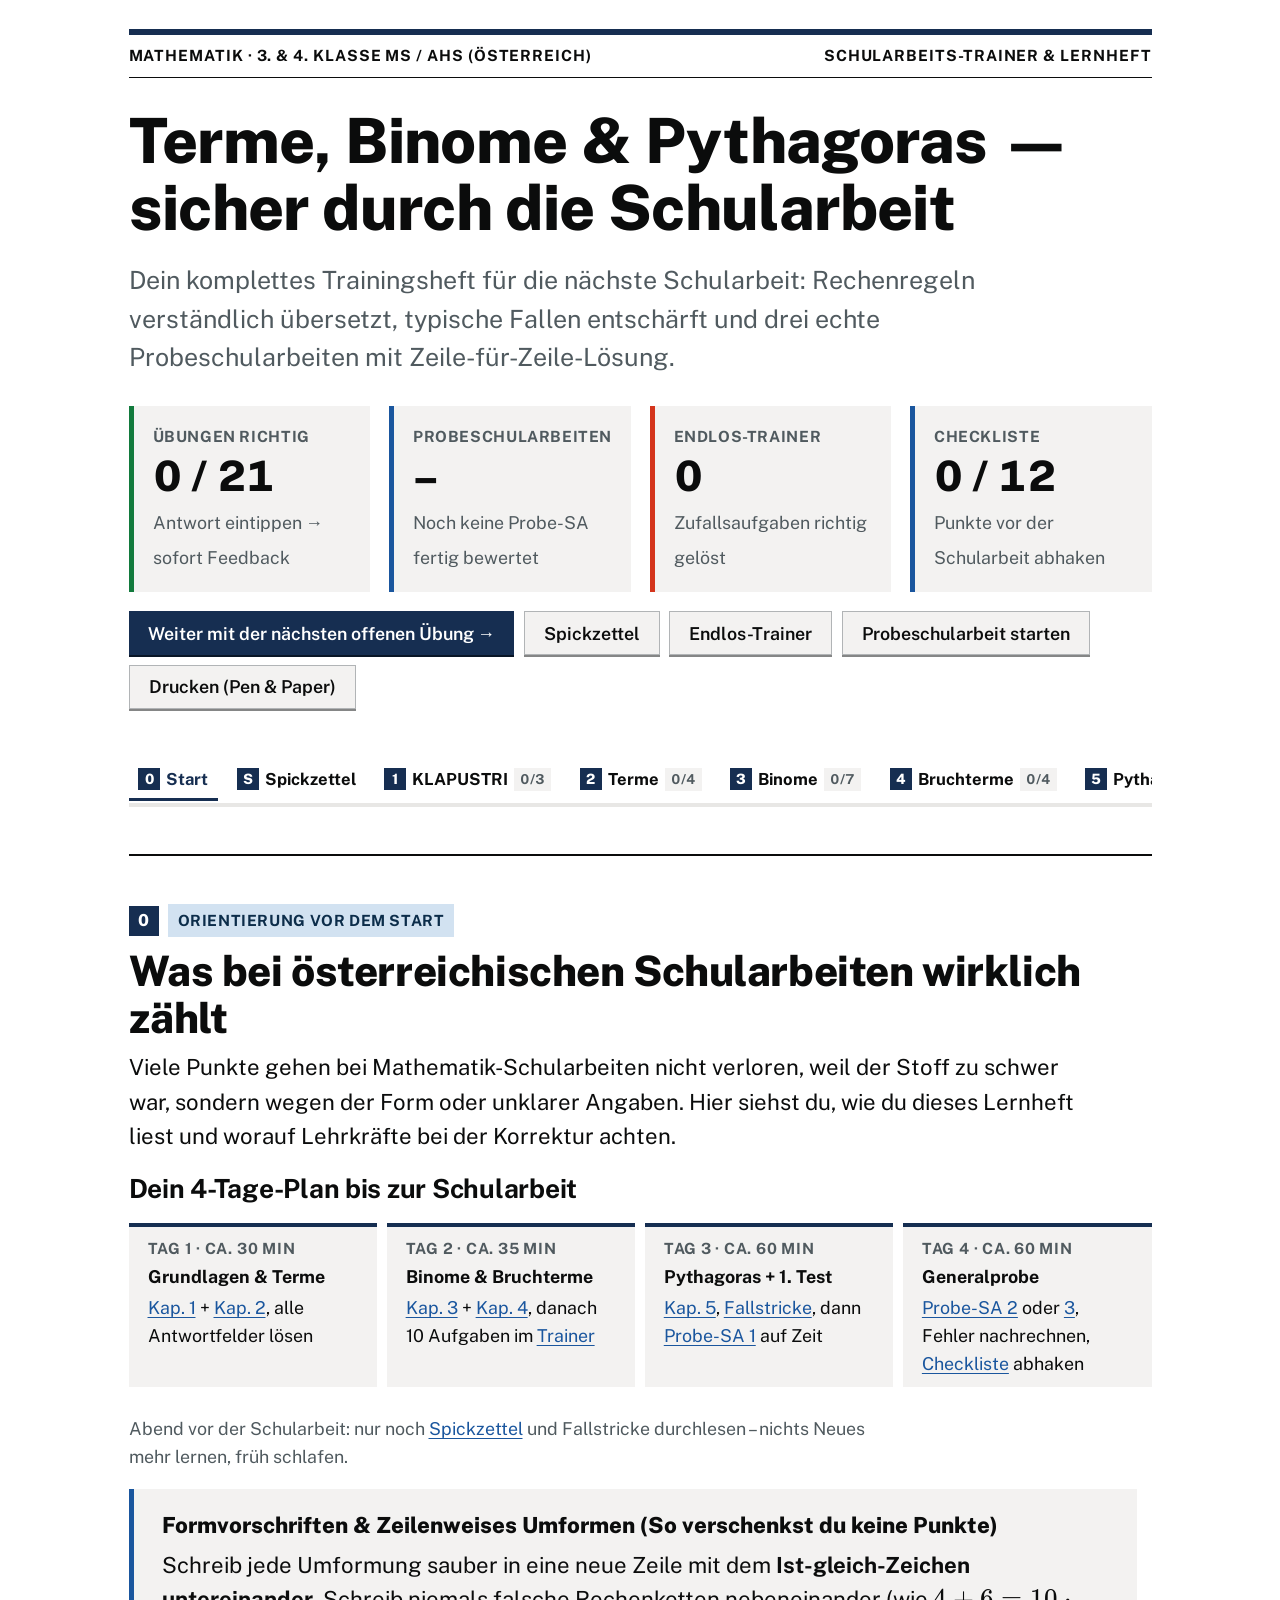
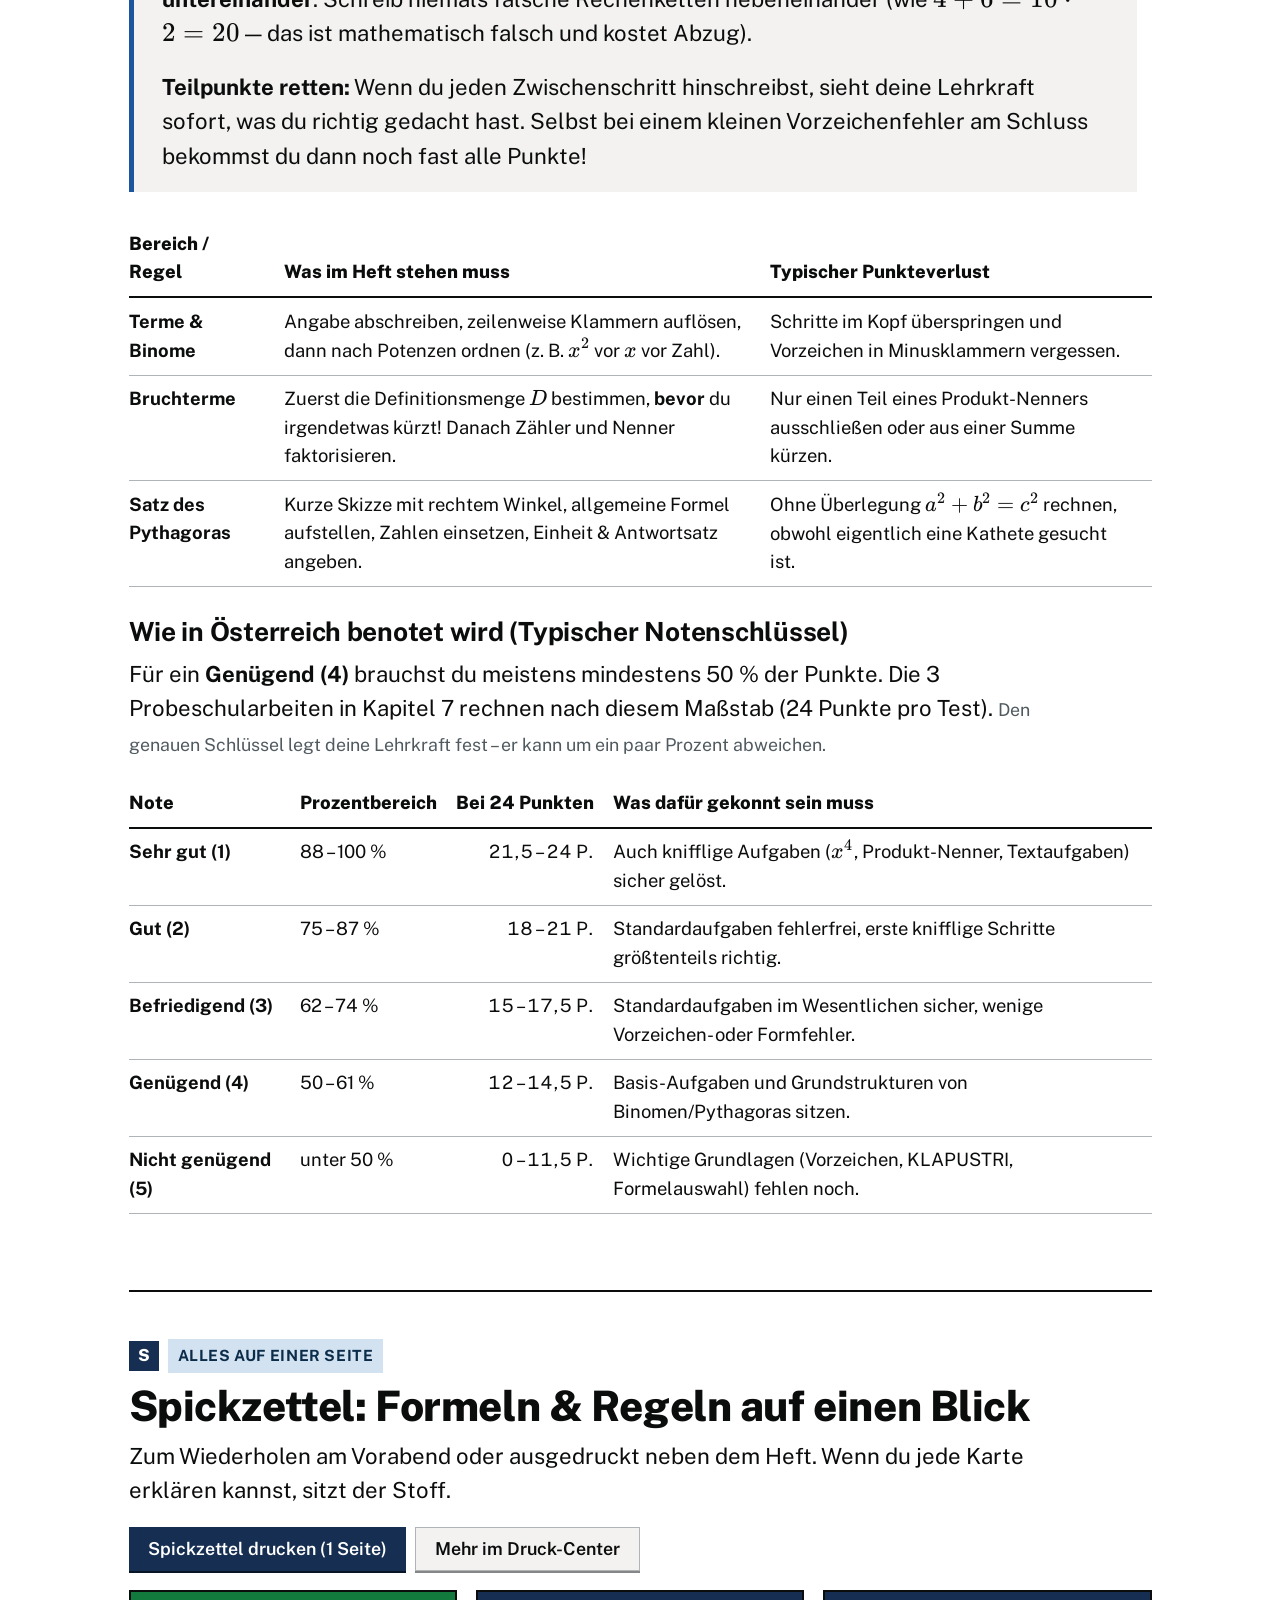
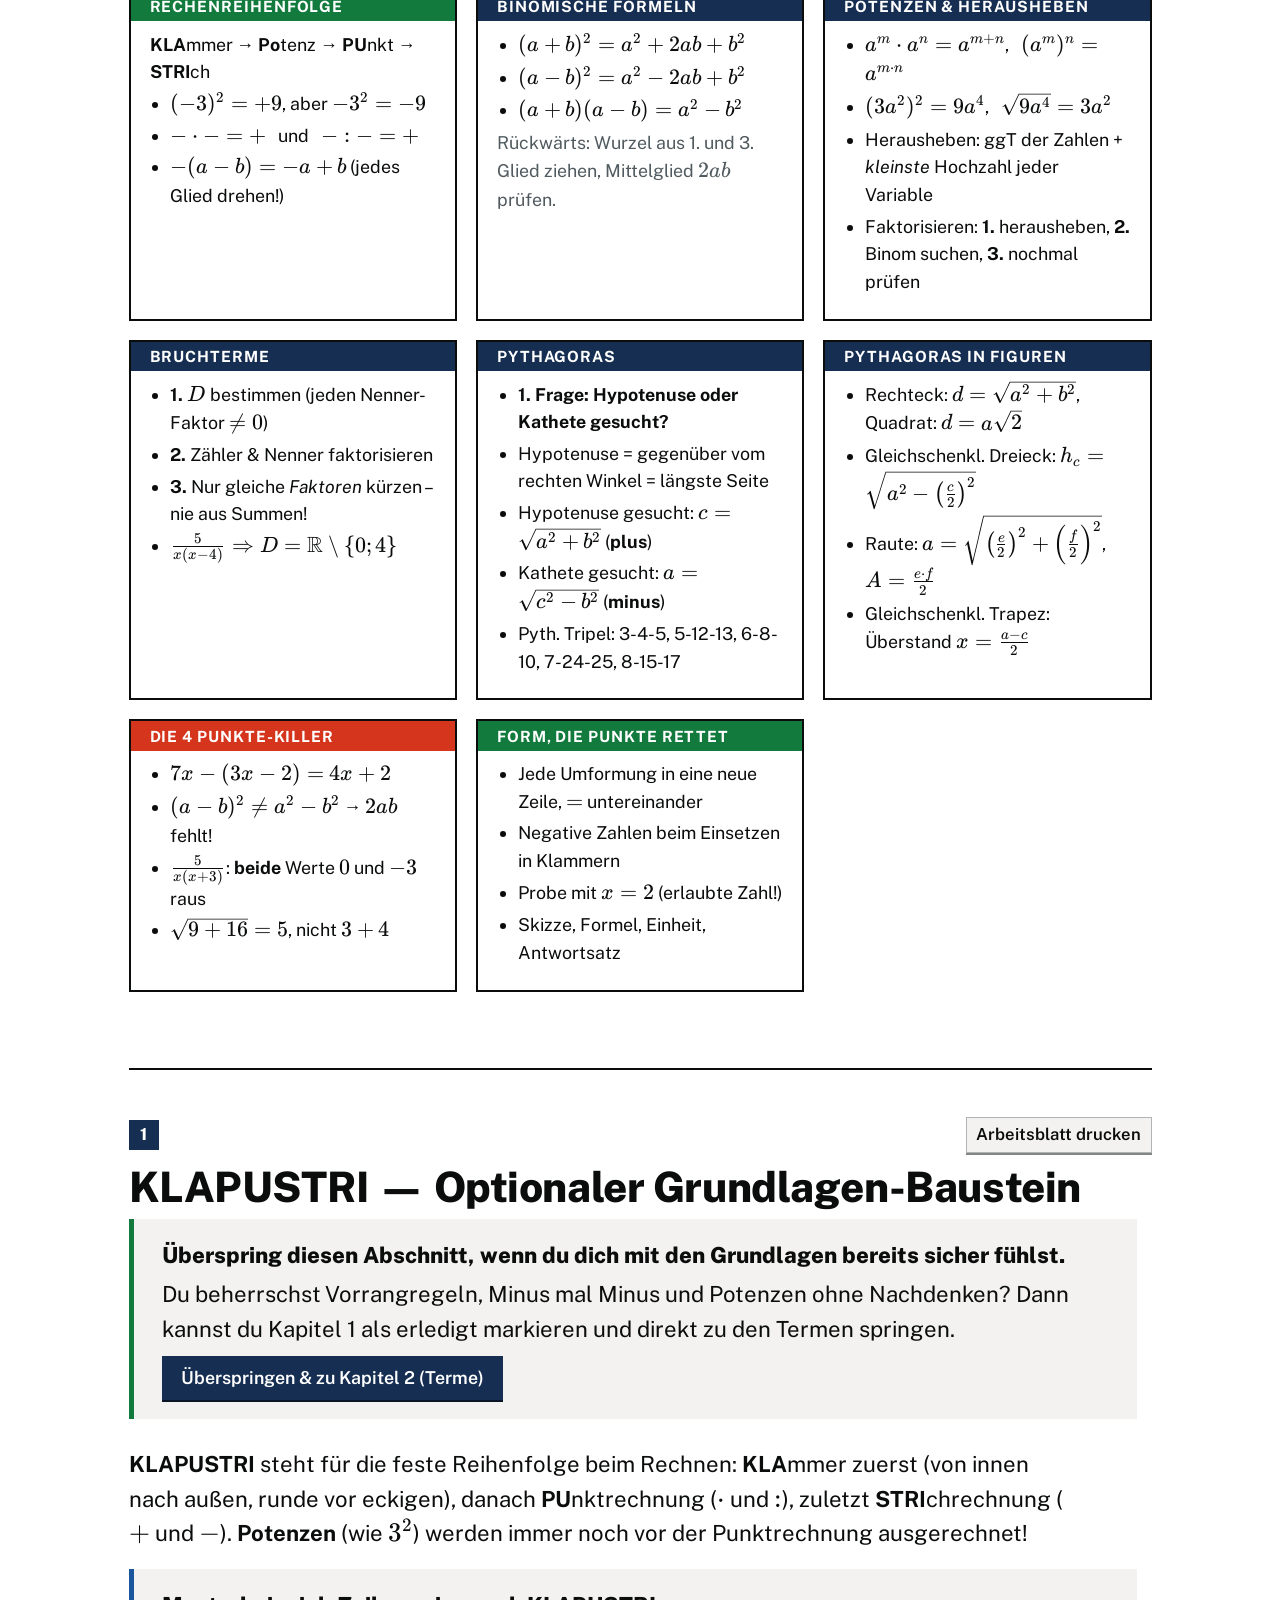
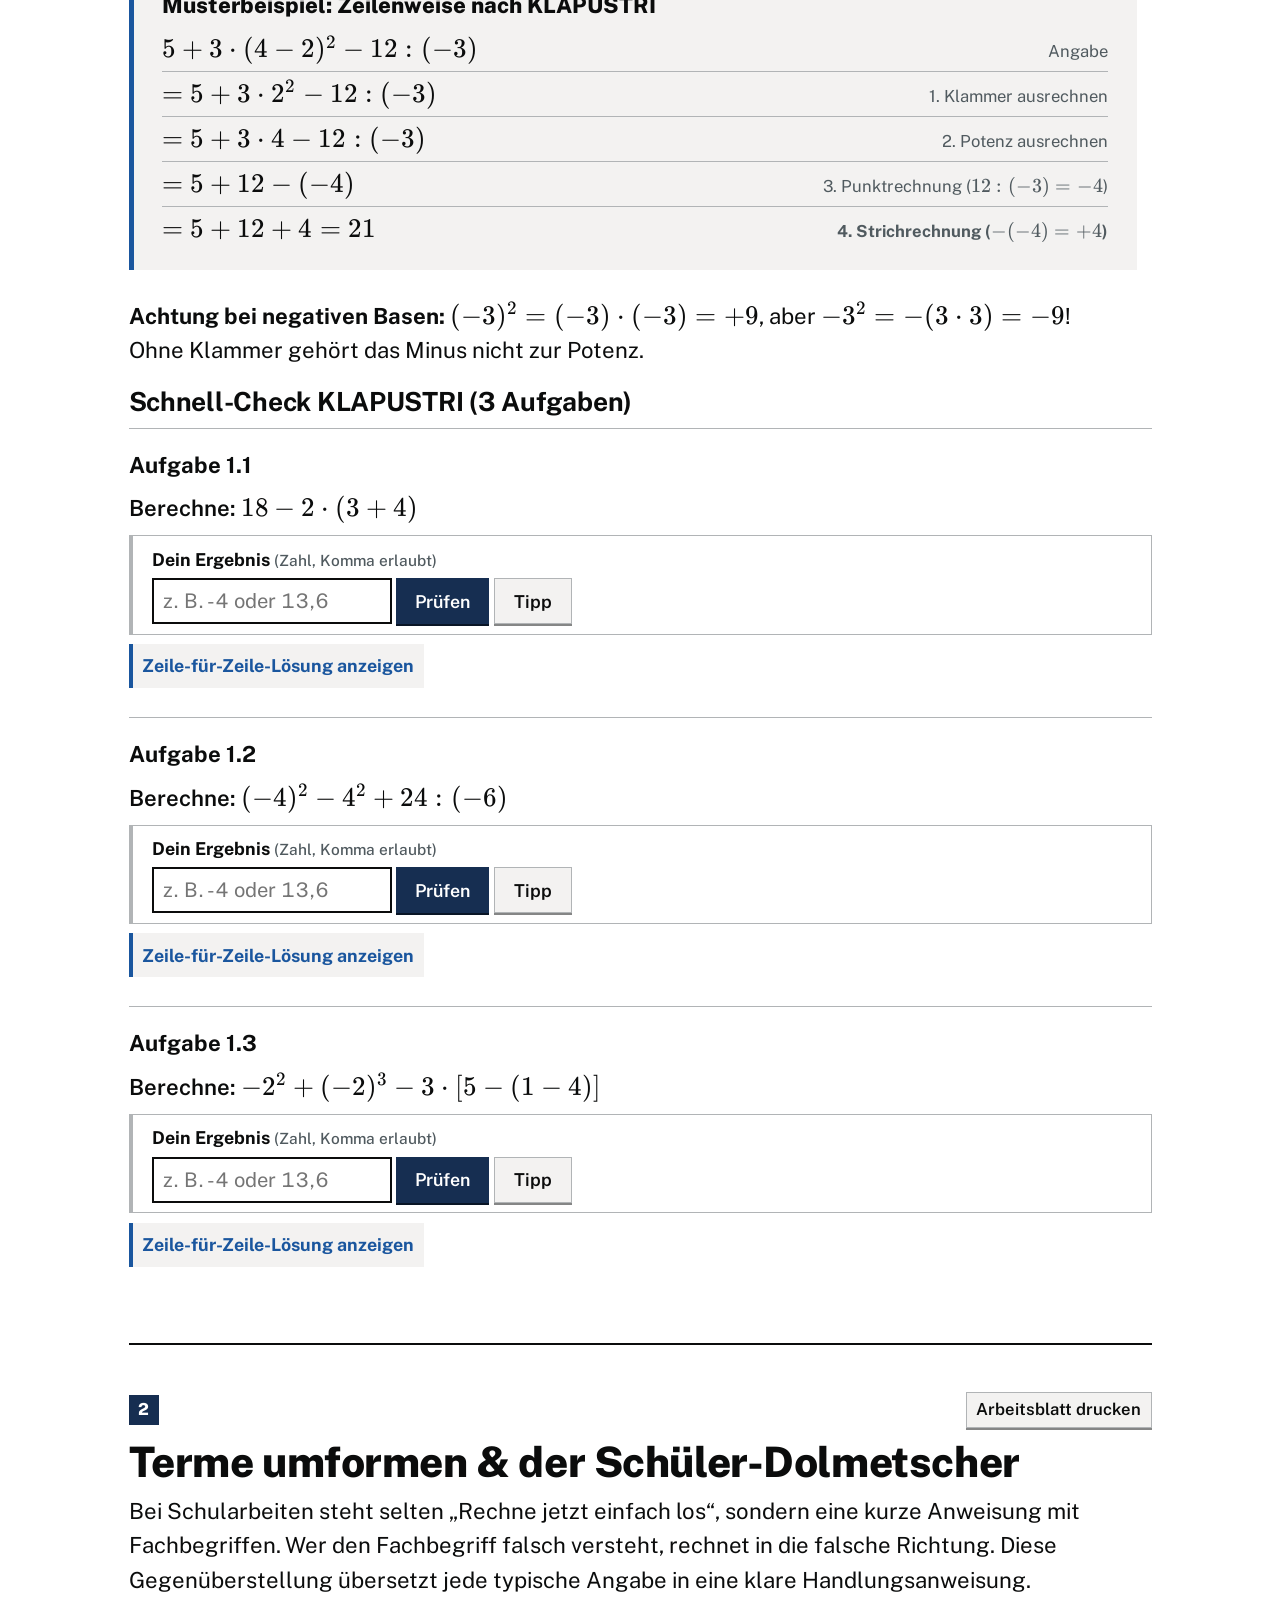
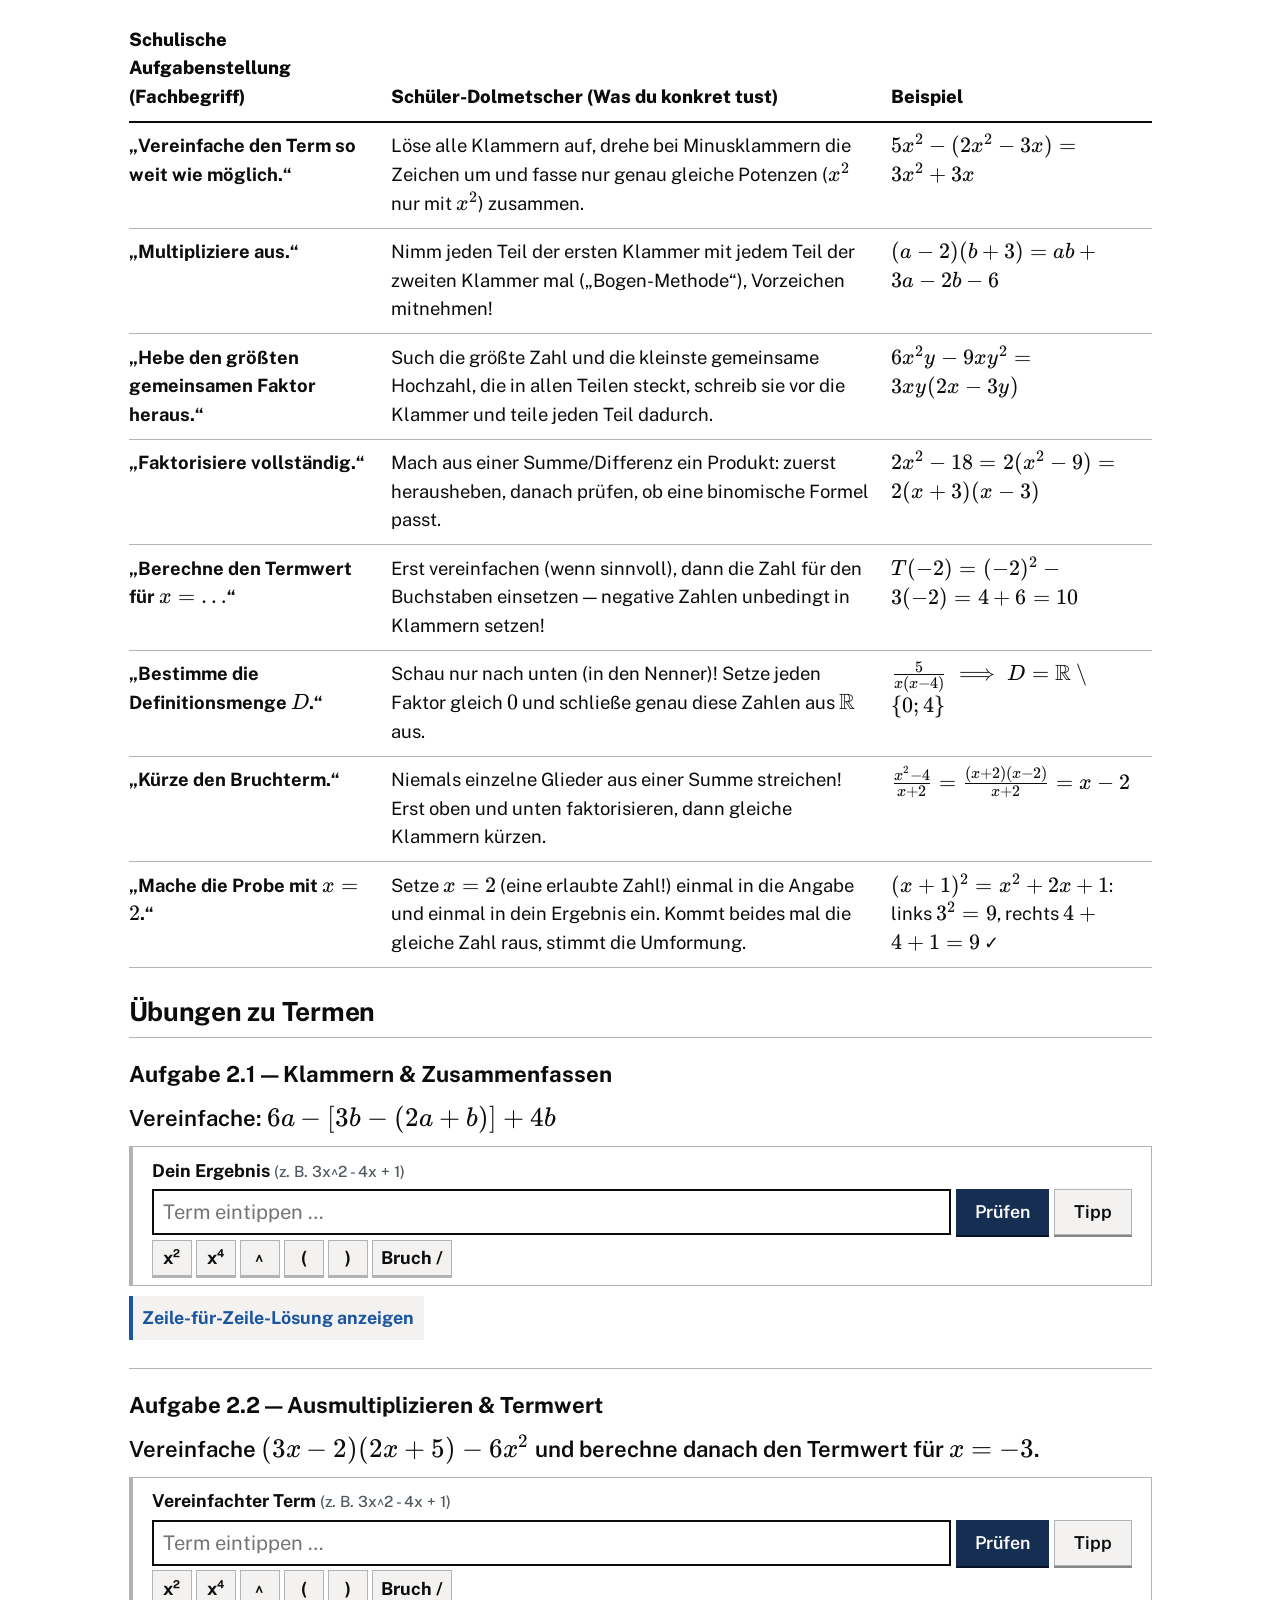
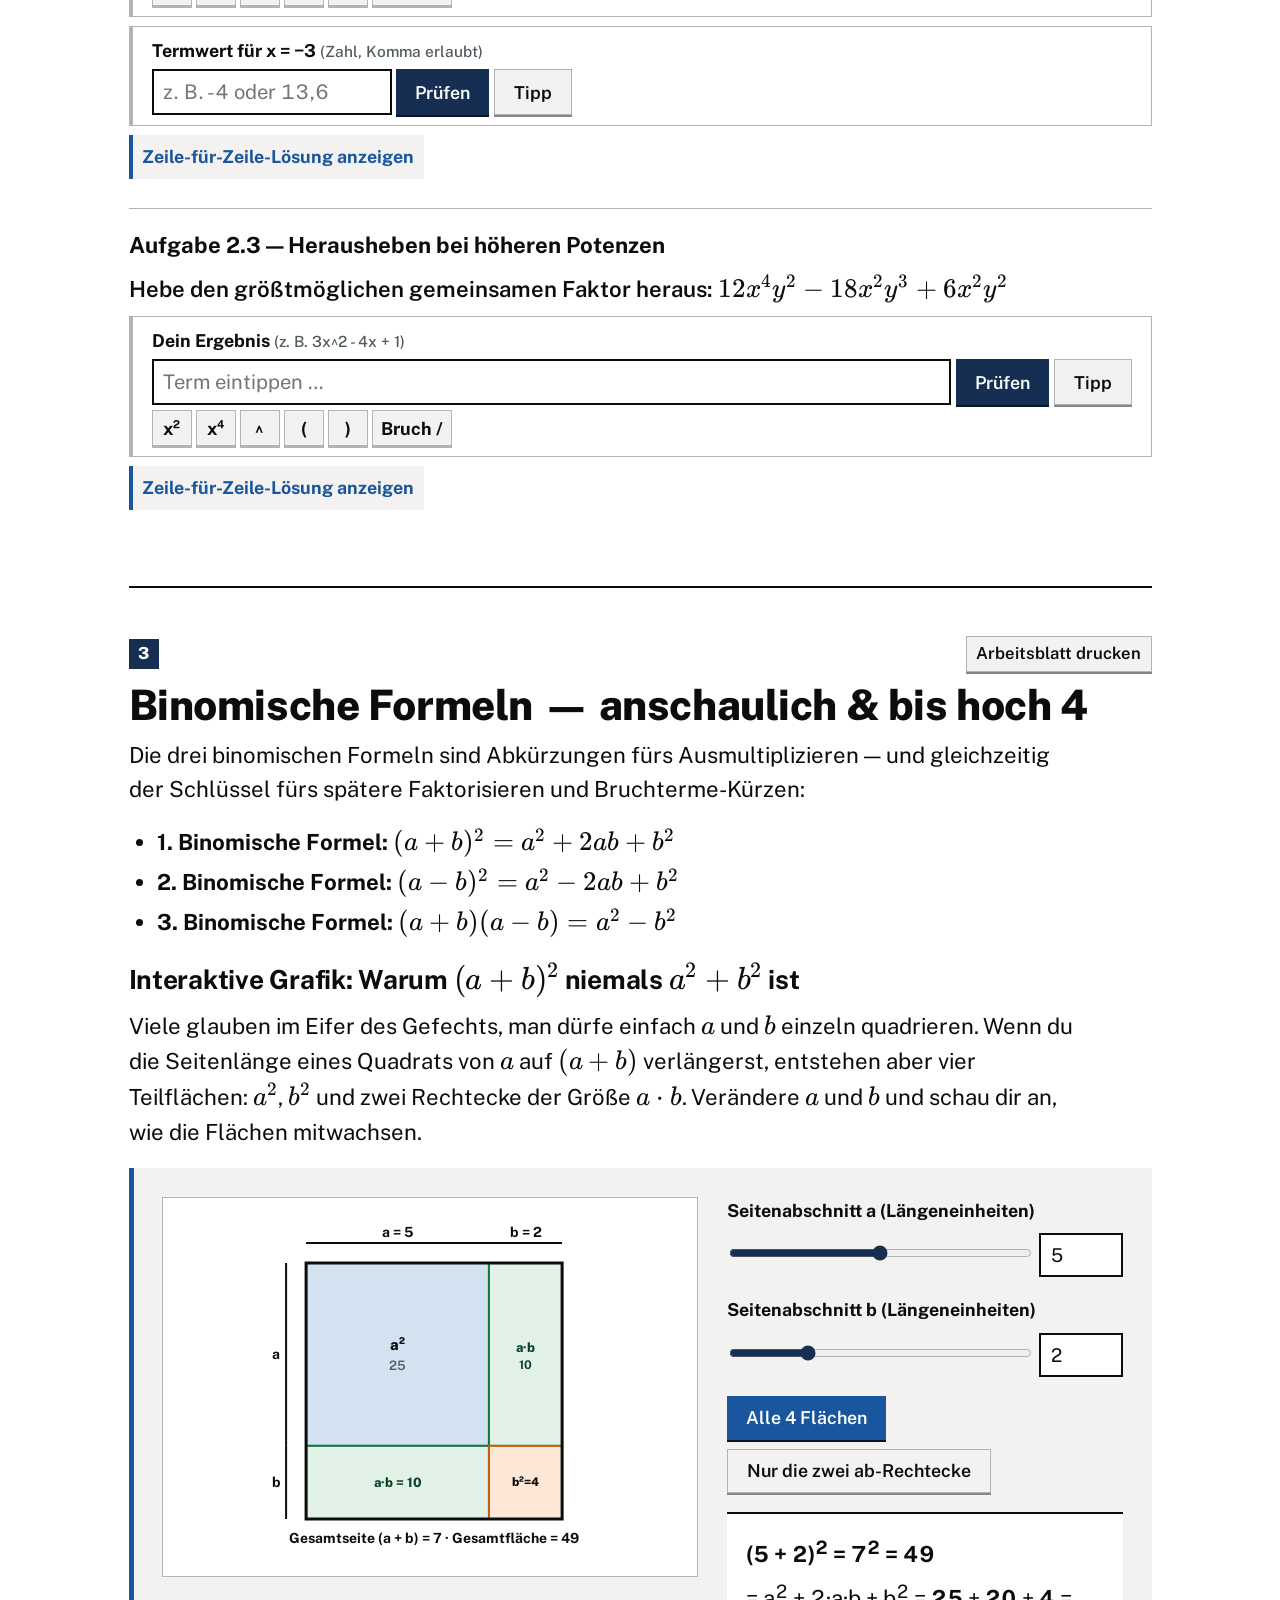
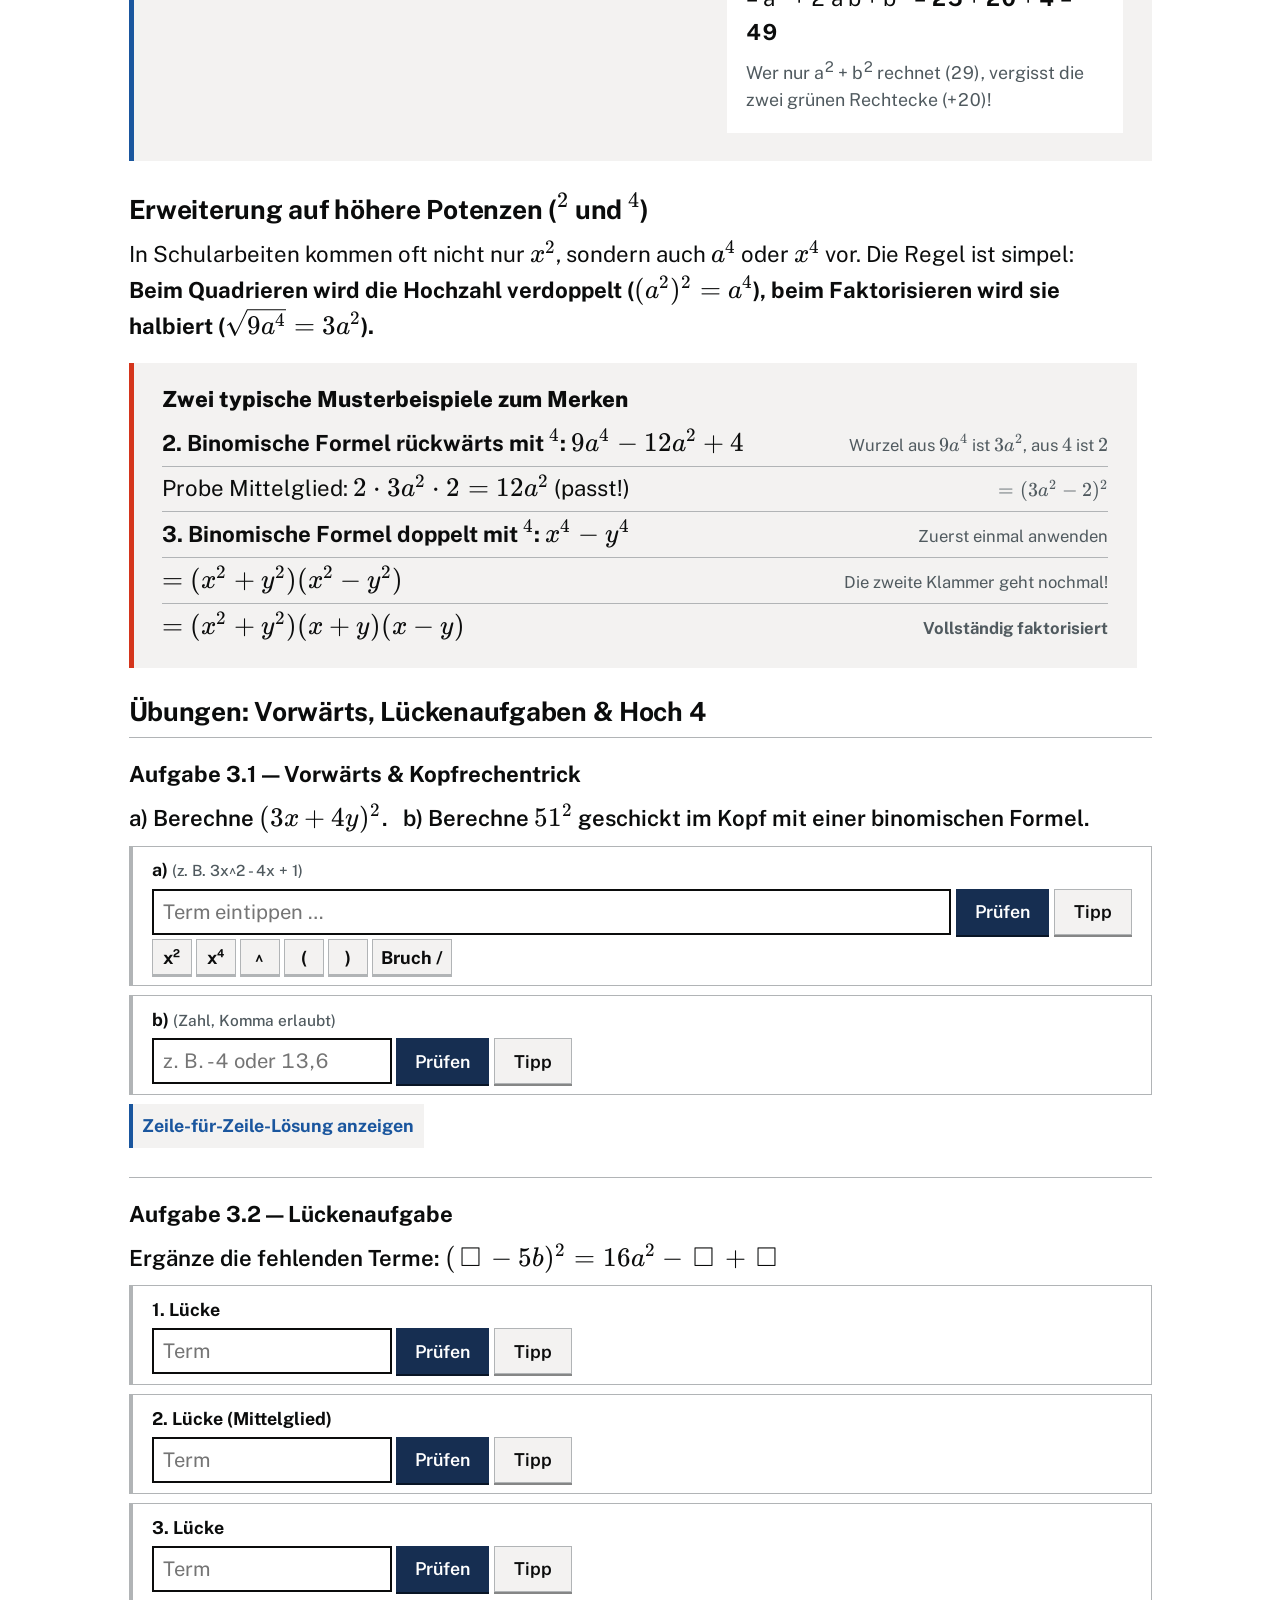
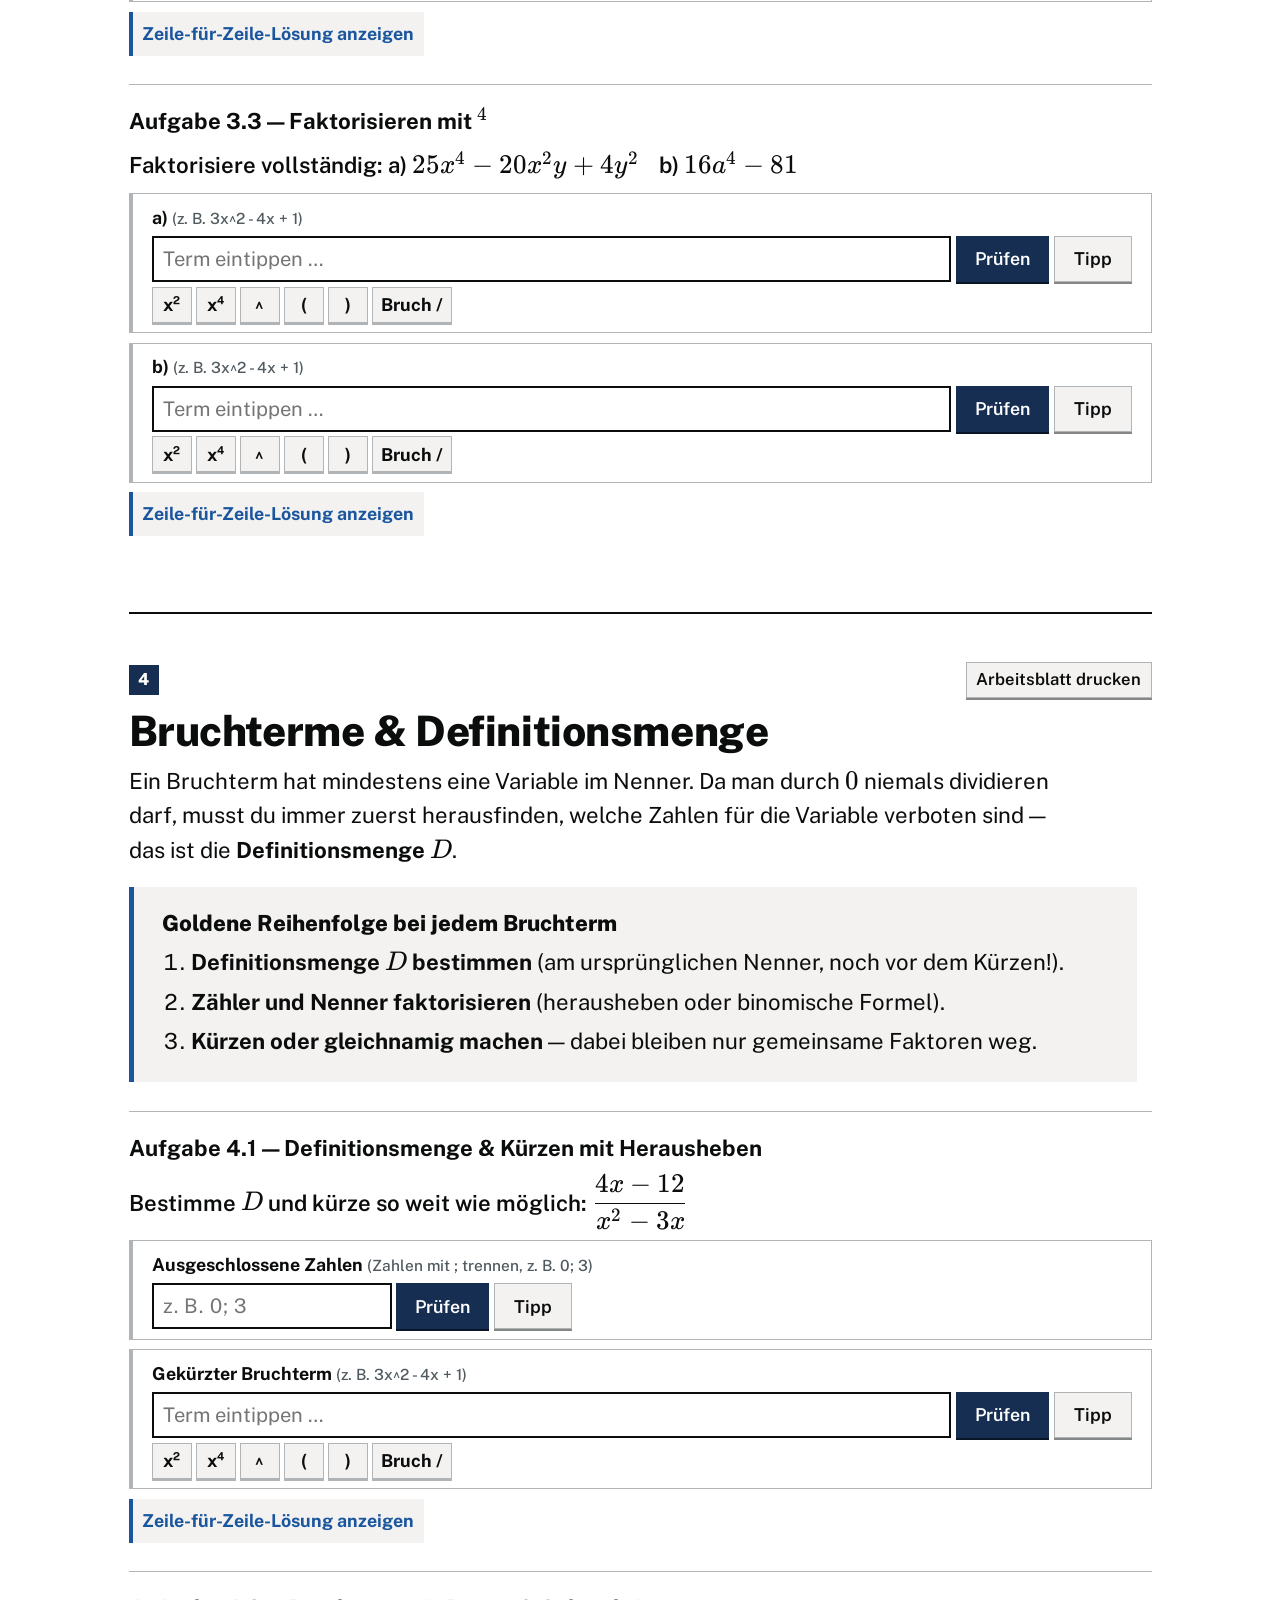
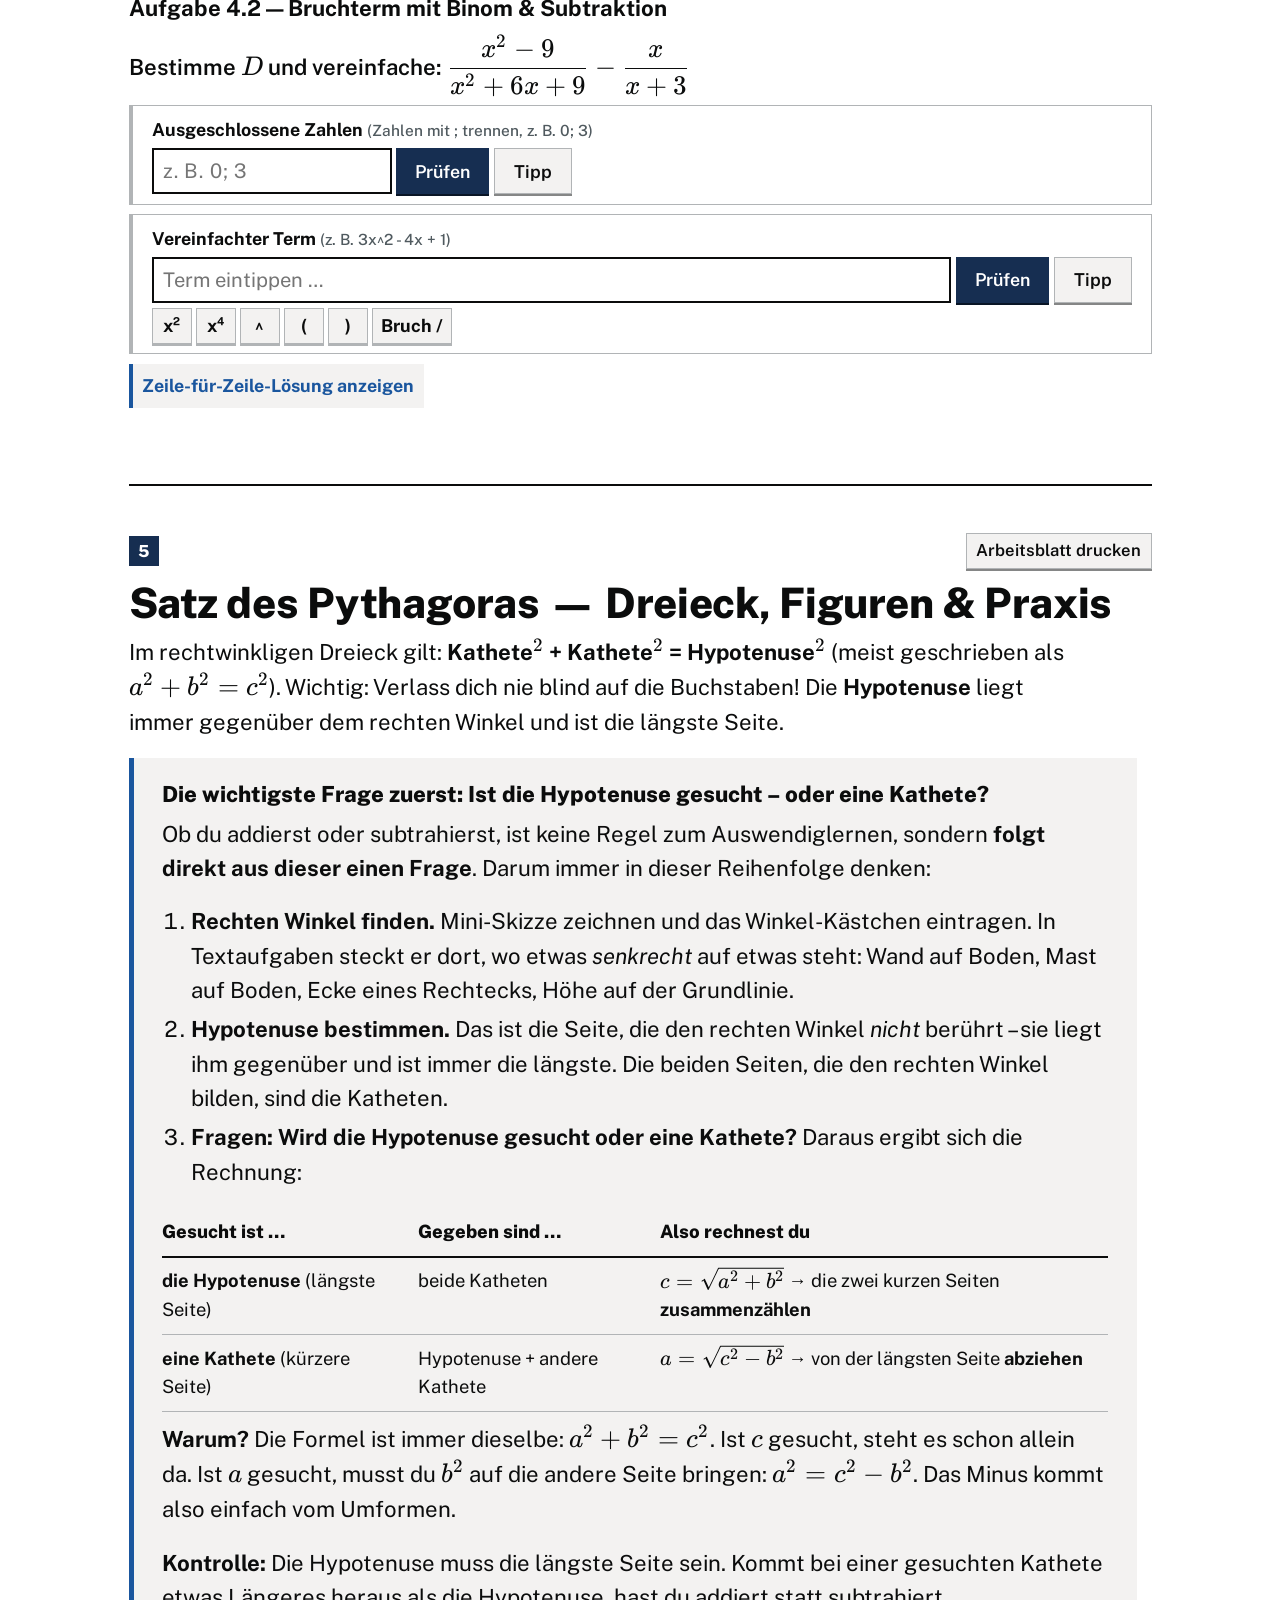
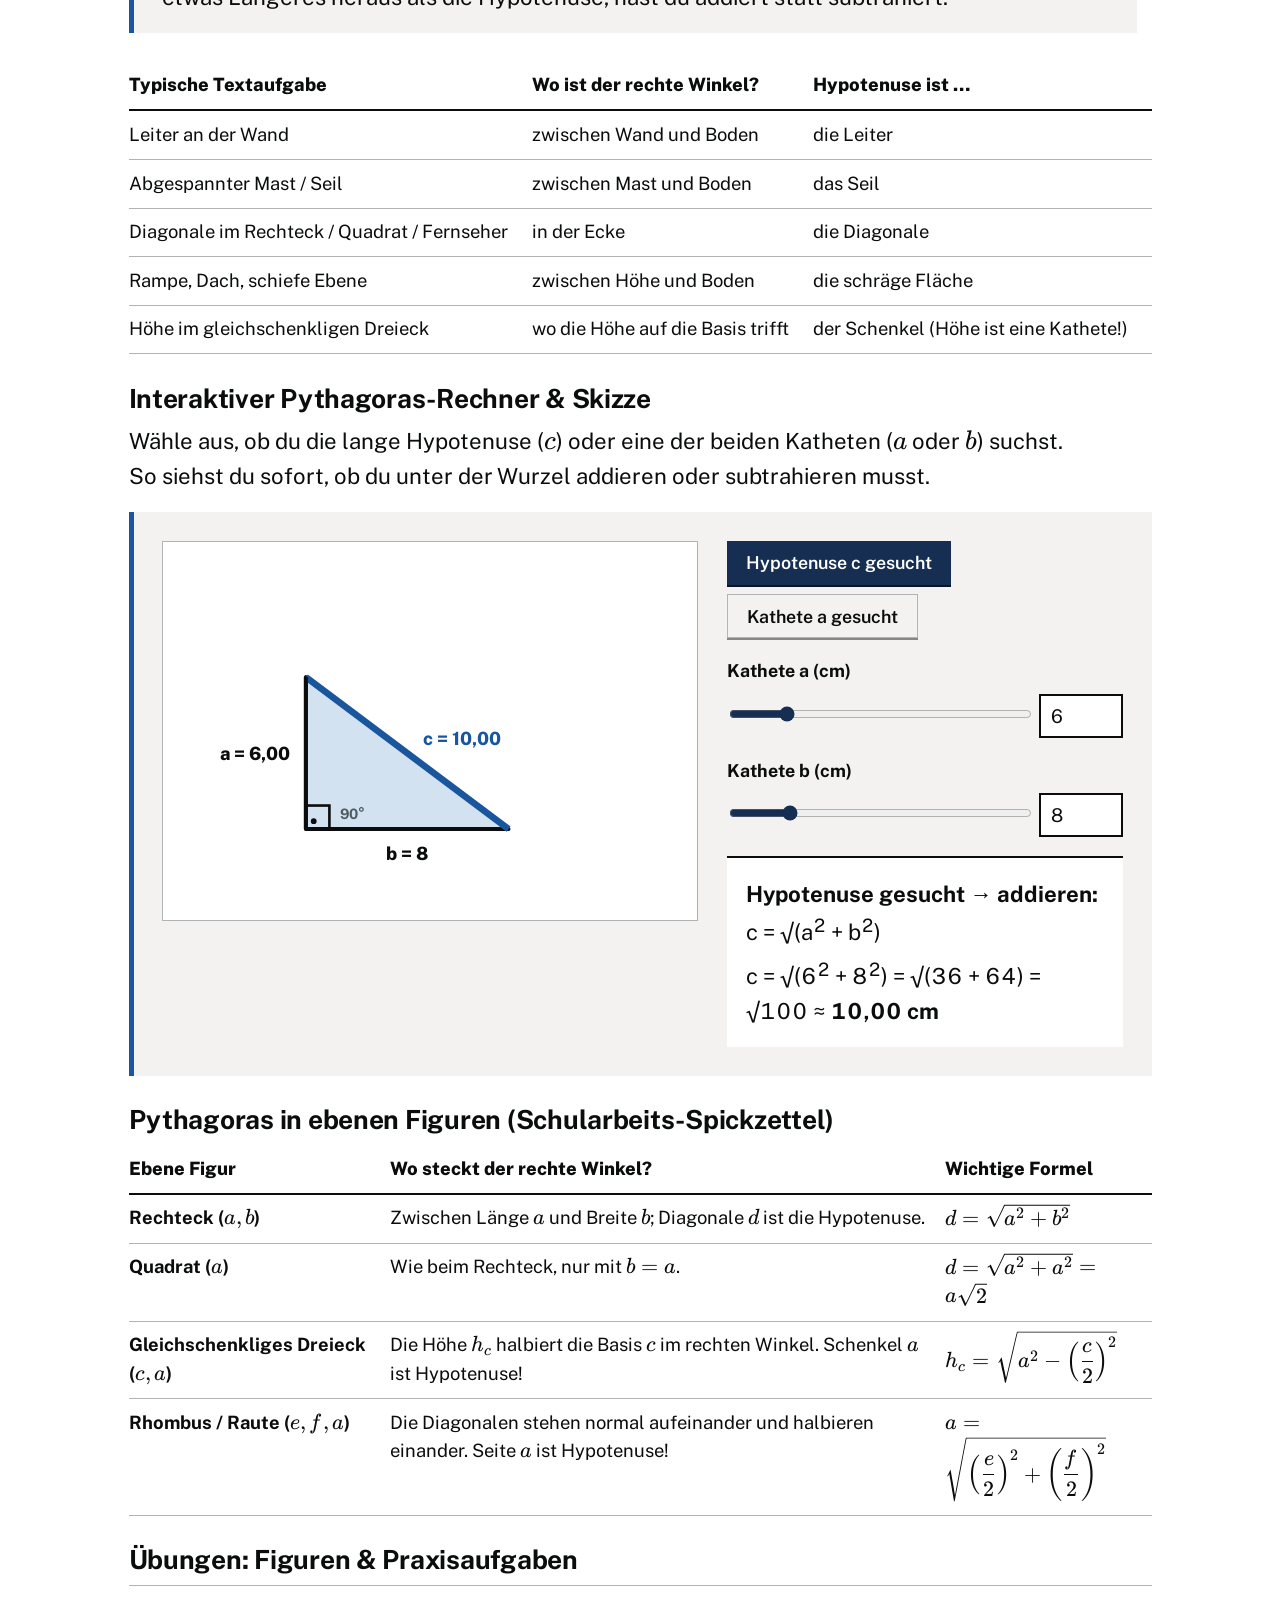
==== commit 9918c099: "prüfungssimulator" ====
--- a/ahs/index.html
+++ b/ahs/index.html
@@ -3,10 +3,13 @@
 <head>
   <meta charset="UTF-8">
   <meta name="viewport" content="width=device-width, initial-scale=1.0">
-  <meta name="artifact-type" content="tool">
+  <meta name="artifact-type" content="narrative">
   <meta name="design-style" content="handbook">
-  <title>Schularbeits-Trainer Mathematik · 3./4. Klasse MS &amp; AHS</title>
+  <title>Mathe-Schularbeits-Trainer: 3. &amp; 4. Klasse MS/AHS (Österreich)</title>
   <link href="https://fonts.googleapis.com/css2?family=Public+Sans:ital,wght@0,100..900;1,100..900&display=swap" rel="stylesheet">
+  <!-- KaTeX 0.18.2 (MIT) eingebettet: funktioniert auch offline -->
+  <style>@font-face{font-display:block;font-family:KaTeX_AMS;font-style:normal;font-weight:400;src:url([data-uri]) format("woff2")}@font-face{font-display:block;font-family:KaTeX_Caligraphic;font-style:normal;font-weight:700;src:url([data-uri]) format("woff2")}@font-face{font-display:block;font-family:KaTeX_Caligraphic;font-style:normal;font-weight:400;src:url([data-uri]) format("woff2")}@font-face{font-display:block;font-family:KaTeX_Fraktur;font-style:normal;font-weight:700;src:url([data-uri]) format("woff2")}@font-face{font-display:block;font-family:KaTeX_Fraktur;font-style:normal;font-weight:400;src:url([data-uri]) format("woff2")}@font-face{font-display:block;font-family:KaTeX_Main;font-style:normal;font-weight:700;src:url([data-uri]) format("woff2")}@font-face{font-display:block;font-family:KaTeX_Main;font-style:italic;font-weight:700;src:url([data-uri]) format("woff2")}@font-face{font-display:block;font-family:KaTeX_Main;font-style:italic;font-weight:400;src:url([data-uri]) format("woff2")}@font-face{font-display:block;font-family:KaTeX_Main;font-style:normal;font-weight:400;src:url([data-uri]) format("woff2")}@font-face{font-display:block;font-family:KaTeX_Math;font-style:italic;font-weight:700;src:url([data-uri]) format("woff2")}@font-face{font-display:block;font-family:KaTeX_Math;font-style:italic;font-weight:400;src:url([data-uri]) format("woff2")}@font-face{font-display:block;font-family:"KaTeX_SansSerif";font-style:normal;font-weight:700;src:url([data-uri]) format("woff2")}@font-face{font-display:block;font-family:"KaTeX_SansSerif";font-style:italic;font-weight:400;src:url([data-uri]) format("woff2")}@font-face{font-display:block;font-family:"KaTeX_SansSerif";font-style:normal;font-weight:400;src:url([data-uri]) format("woff2")}@font-face{font-display:block;font-family:KaTeX_Script;font-style:normal;font-weight:400;src:url([data-uri]